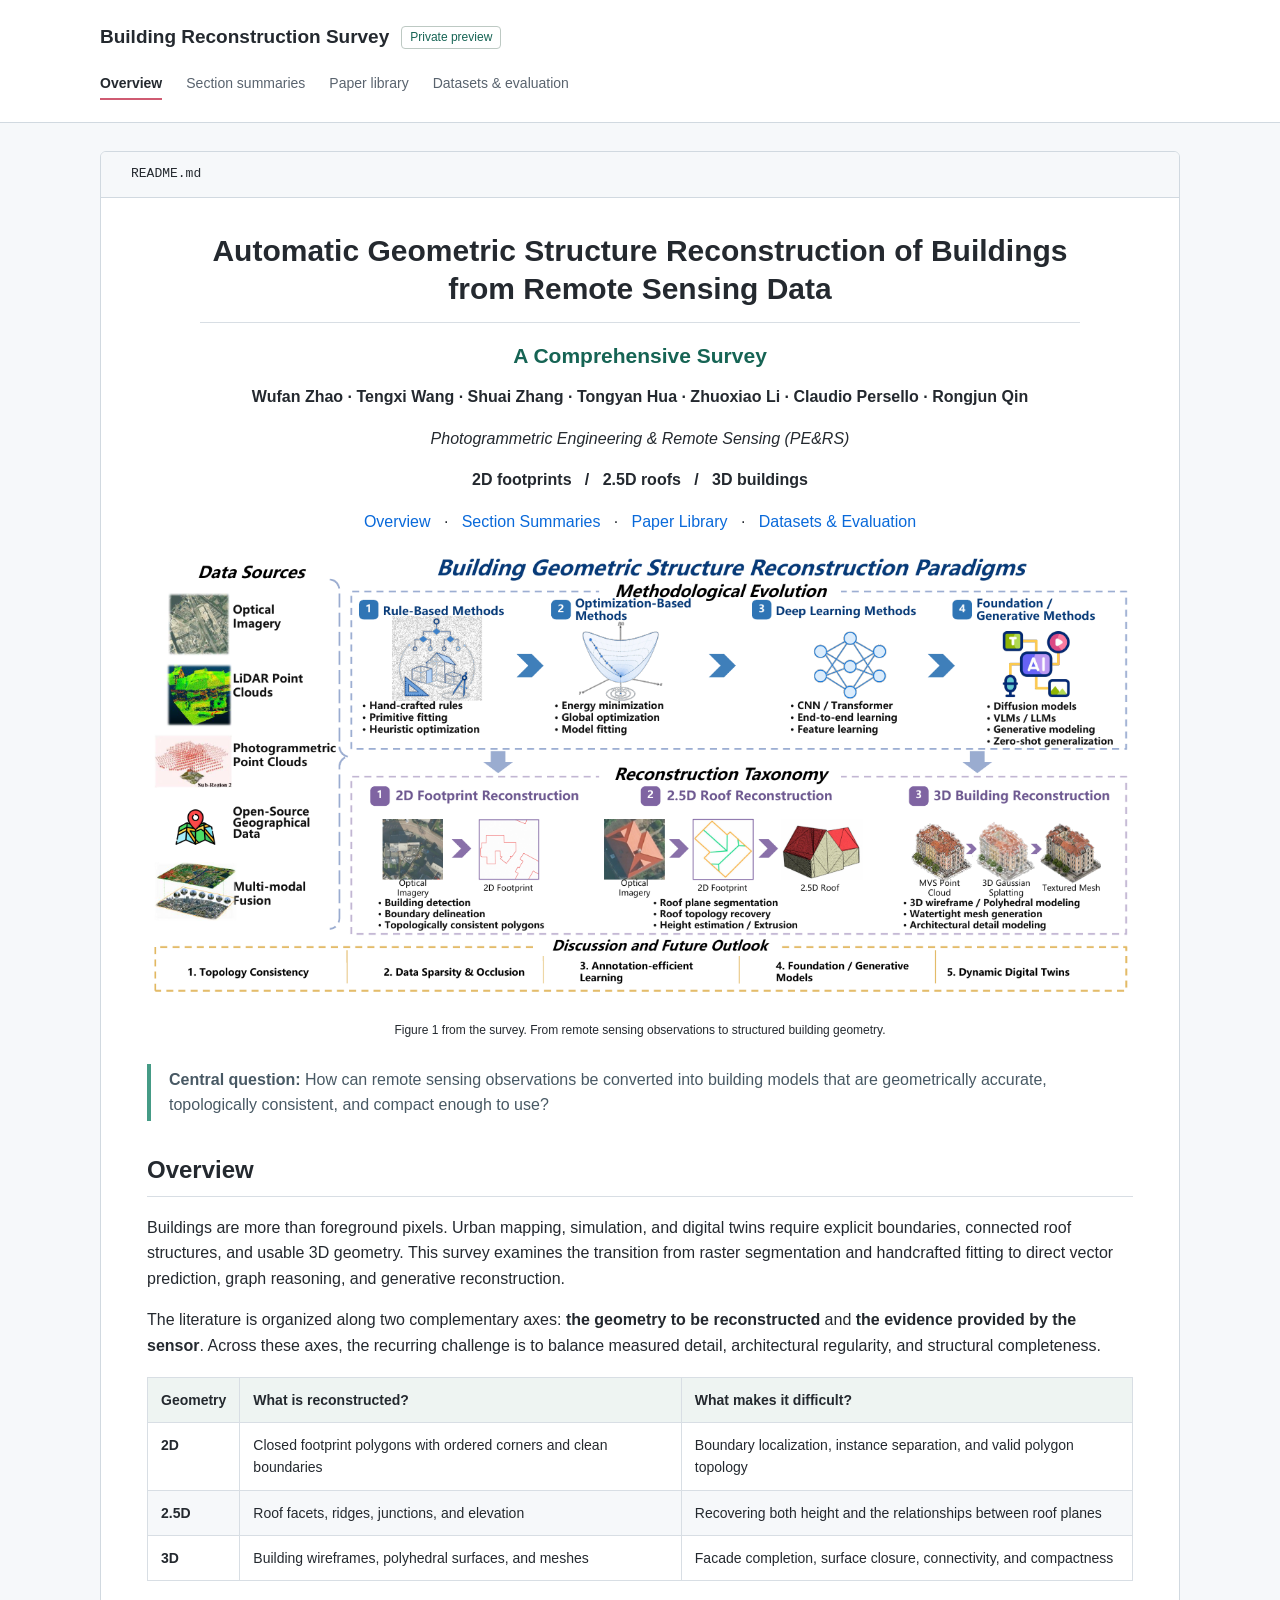
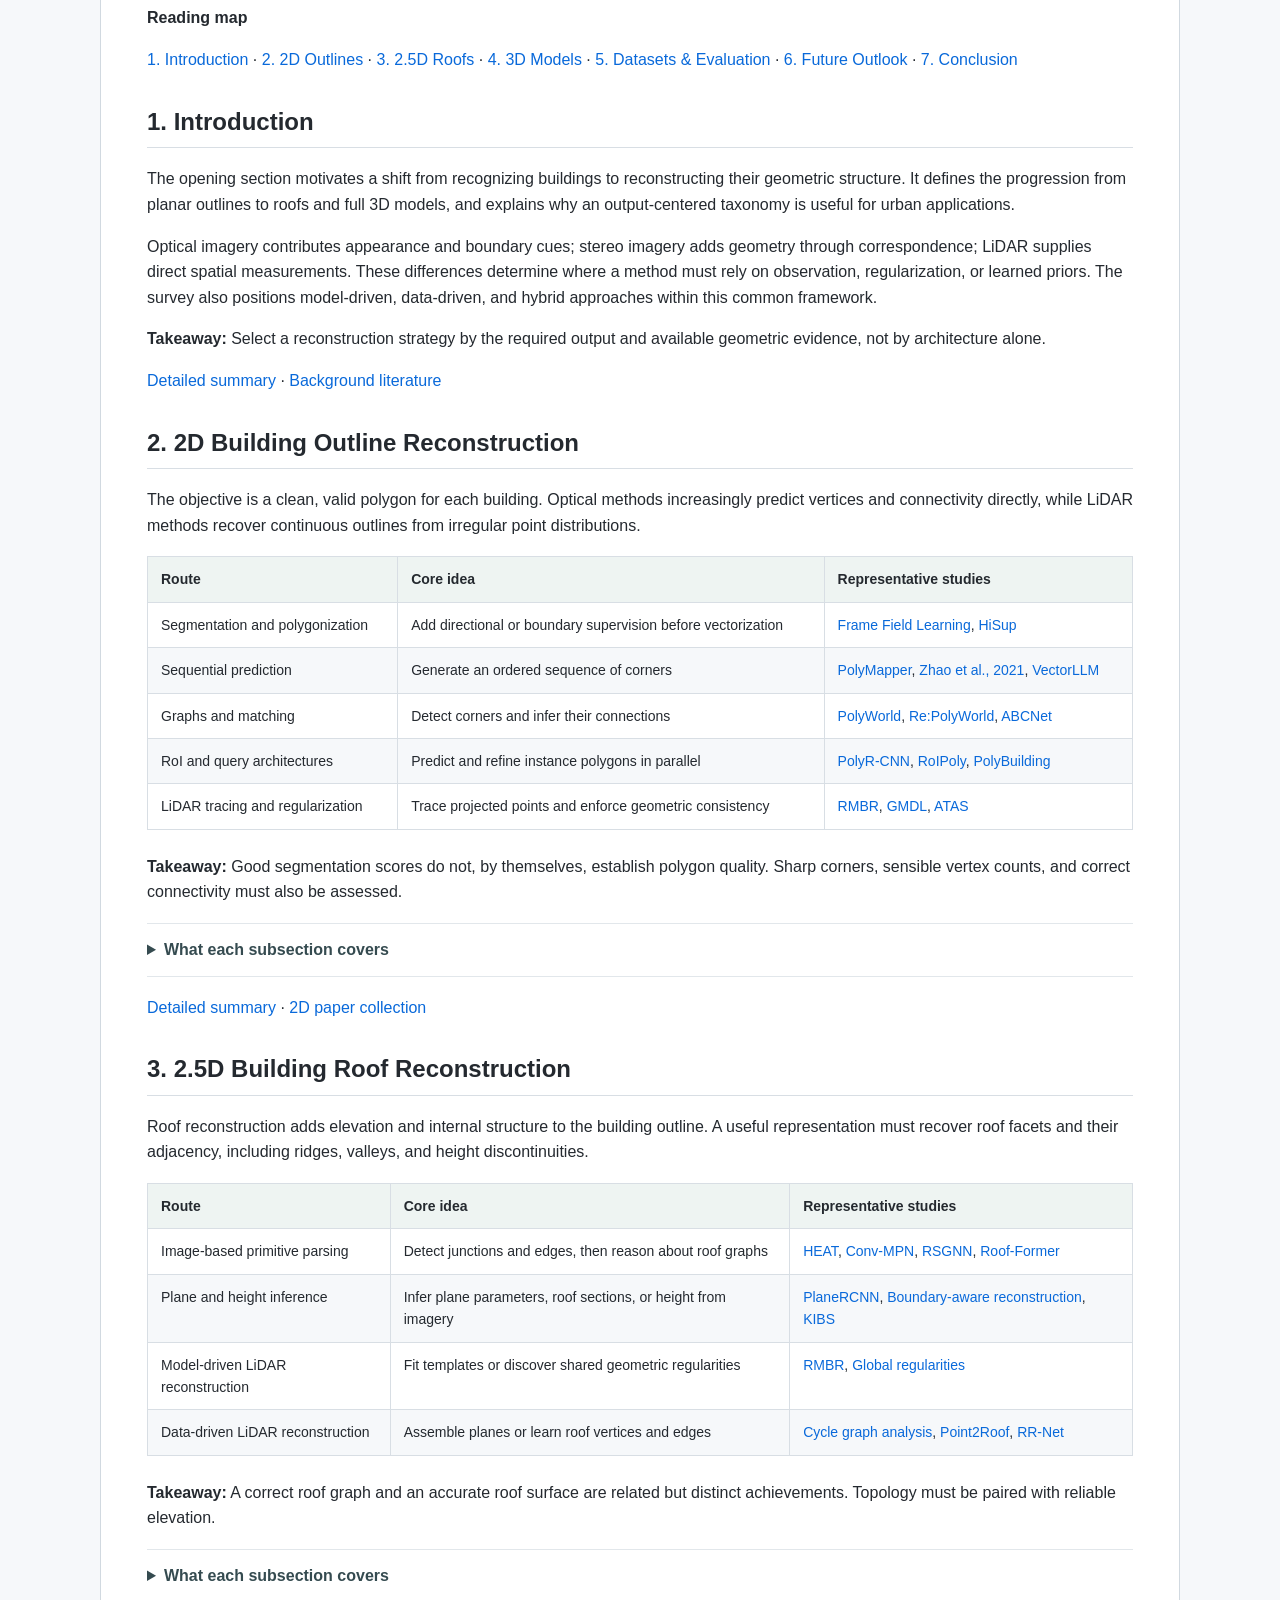
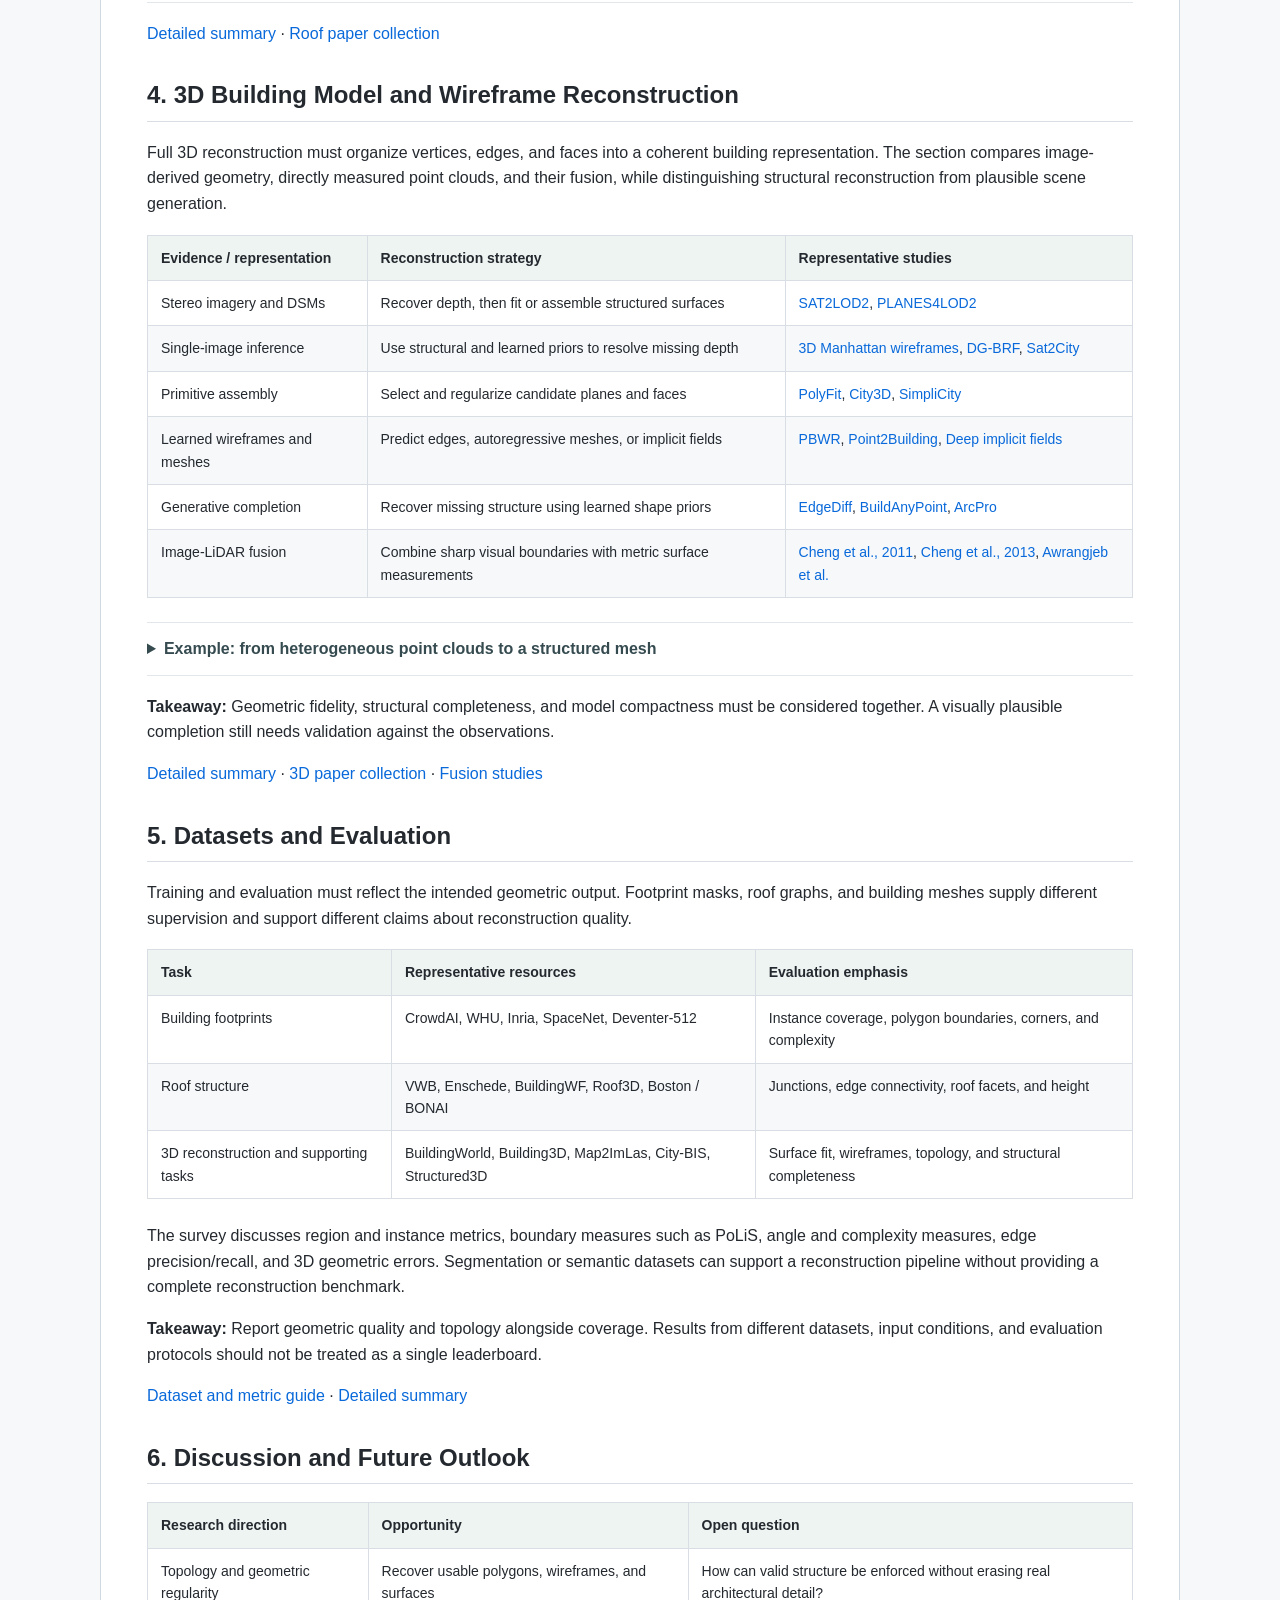
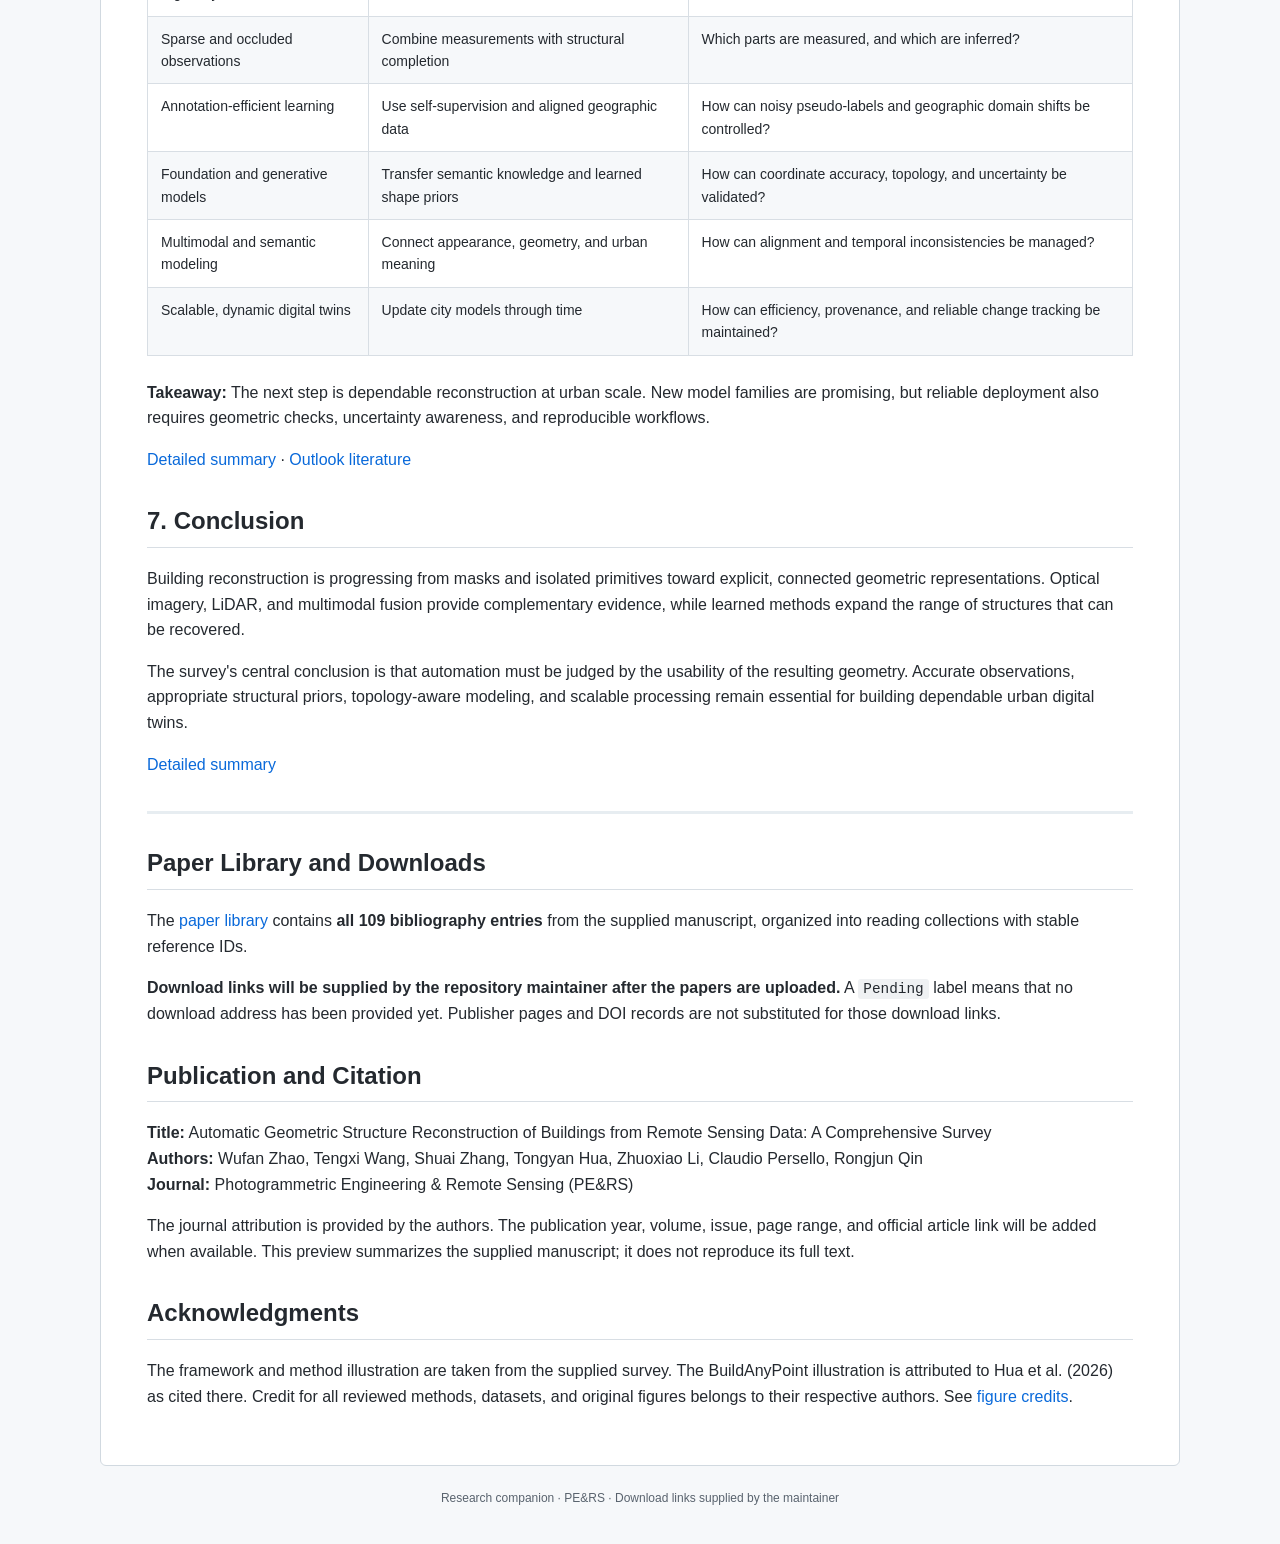
==== preview/index.html @ 86fb91e4 "Add survey overview, section summaries, and 109-paper reading library" ====
<!doctype html>
<html lang="en"><head><meta charset="utf-8"><meta name="viewport" content="width=device-width,initial-scale=1">
<title>Automatic Geometric Structure Reconstruction of Buildings from Remote Sensing Data | Building Reconstruction Survey</title><link rel="stylesheet" href="preview.css"></head>
<body><header class="site-header"><div class="site-title">Building Reconstruction Survey <span class="private-label">Private preview</span></div>
<nav aria-label="Repository pages"><a href="index.html" aria-current="page">Overview</a><a href="docs/section-summaries.html">Section summaries</a><a href="PAPERS.html">Paper library</a><a href="docs/datasets-and-evaluation.html">Datasets & evaluation</a></nav></header>
<main><div class="file-label">README.md</div><article class="markdown-body"><div align="center"><h1 id="automatic-geometric-structure-reconstruction-of-buildings-from-remote-sensing-data">Automatic Geometric Structure Reconstruction of Buildings from Remote Sensing Data</h1>
<h3 id="a-comprehensive-survey">A Comprehensive Survey</h3>
<p><strong>Wufan Zhao · Tengxi Wang · Shuai Zhang · Tongyan Hua · Zhuoxiao Li · Claudio Persello · Rongjun Qin</strong></p>
<p><em>Photogrammetric Engineering &amp; Remote Sensing (PE&amp;RS)</em></p>
<p><strong>2D footprints   /   2.5D roofs   /   3D buildings</strong></p>
<p><a href="#overview">Overview</a>   ·   <a href="docs/section-summaries.html">Section Summaries</a>   ·   <a href="PAPERS.html">Paper Library</a>   ·   <a href="docs/datasets-and-evaluation.html">Datasets &amp; Evaluation</a></p>
</div><p align="center">
<img alt="Survey framework connecting remote sensing data, reconstruction methods, 2D footprints, 2.5D roofs, 3D models, and future research directions" src="../assets/survey-framework.png" width="100%"/>
</p><p align="center"><sub>Figure 1 from the survey. From remote sensing observations to structured building geometry.</sub></p><blockquote><p><strong>Central question:</strong> How can remote sensing observations be converted into building models that are geometrically accurate, topologically consistent, and compact enough to use?</p>
</blockquote>
<h2 id="overview">Overview</h2>
<p>Buildings are more than foreground pixels. Urban mapping, simulation, and digital twins require explicit boundaries, connected roof structures, and usable 3D geometry. This survey examines the transition from raster segmentation and handcrafted fitting to direct vector prediction, graph reasoning, and generative reconstruction.</p>
<p>The literature is organized along two complementary axes: <strong>the geometry to be reconstructed</strong> and <strong>the evidence provided by the sensor</strong>. Across these axes, the recurring challenge is to balance measured detail, architectural regularity, and structural completeness.</p>
<div class="table-scroll" tabindex="0"><table>
<thead><tr>
<th style="text-align:left">Geometry</th>
<th style="text-align:left">What is reconstructed?</th>
<th style="text-align:left">What makes it difficult?</th>
</tr>
</thead>
<tbody>
<tr>
<td style="text-align:left"><strong>2D</strong></td>
<td style="text-align:left">Closed footprint polygons with ordered corners and clean boundaries</td>
<td style="text-align:left">Boundary localization, instance separation, and valid polygon topology</td>
</tr>
<tr>
<td style="text-align:left"><strong>2.5D</strong></td>
<td style="text-align:left">Roof facets, ridges, junctions, and elevation</td>
<td style="text-align:left">Recovering both height and the relationships between roof planes</td>
</tr>
<tr>
<td style="text-align:left"><strong>3D</strong></td>
<td style="text-align:left">Building wireframes, polyhedral surfaces, and meshes</td>
<td style="text-align:left">Facade completion, surface closure, connectivity, and compactness</td>
</tr>
</tbody>
</table></div>
<p><strong>Reading map</strong></p>
<p><a href="#1-introduction">1. Introduction</a> · <a href="#2-2d-building-outline-reconstruction">2. 2D Outlines</a> · <a href="#3-25d-building-roof-reconstruction">3. 2.5D Roofs</a> · <a href="#4-3d-building-model-and-wireframe-reconstruction">4. 3D Models</a> · <a href="#5-datasets-and-evaluation">5. Datasets &amp; Evaluation</a> · <a href="#6-discussion-and-future-outlook">6. Future Outlook</a> · <a href="#7-conclusion">7. Conclusion</a></p>
<h2 id="1-introduction">1. Introduction</h2>
<p>The opening section motivates a shift from recognizing buildings to reconstructing their geometric structure. It defines the progression from planar outlines to roofs and full 3D models, and explains why an output-centered taxonomy is useful for urban applications.</p>
<p>Optical imagery contributes appearance and boundary cues; stereo imagery adds geometry through correspondence; LiDAR supplies direct spatial measurements. These differences determine where a method must rely on observation, regularization, or learned priors. The survey also positions model-driven, data-driven, and hybrid approaches within this common framework.</p>
<p><strong>Takeaway:</strong> Select a reconstruction strategy by the required output and available geometric evidence, not by architecture alone.</p>
<p><a href="docs/section-summaries.html#s1">Detailed summary</a> · <a href="PAPERS.html#background">Background literature</a></p>
<h2 id="2-2d-building-outline-reconstruction">2. 2D Building Outline Reconstruction</h2>
<p>The objective is a clean, valid polygon for each building. Optical methods increasingly predict vertices and connectivity directly, while LiDAR methods recover continuous outlines from irregular point distributions.</p>
<div class="table-scroll" tabindex="0"><table>
<thead><tr>
<th style="text-align:left">Route</th>
<th style="text-align:left">Core idea</th>
<th style="text-align:left">Representative studies</th>
</tr>
</thead>
<tbody>
<tr>
<td style="text-align:left">Segmentation and polygonization</td>
<td style="text-align:left">Add directional or boundary supervision before vectorization</td>
<td style="text-align:left"><a href="PAPERS.html#r021">Frame Field Learning</a>, <a href="PAPERS.html#r085">HiSup</a></td>
</tr>
<tr>
<td style="text-align:left">Sequential prediction</td>
<td style="text-align:left">Generate an ordered sequence of corners</td>
<td style="text-align:left"><a href="PAPERS.html#r048">PolyMapper</a>, <a href="PAPERS.html#r101">Zhao et al., 2021</a>, <a href="PAPERS.html#r098">VectorLLM</a></td>
</tr>
<tr>
<td style="text-align:left">Graphs and matching</td>
<td style="text-align:left">Detect corners and infer their connections</td>
<td style="text-align:left"><a href="PAPERS.html#r108">PolyWorld</a>, <a href="PAPERS.html#r109">Re:PolyWorld</a>, <a href="PAPERS.html#r016">ABCNet</a></td>
</tr>
<tr>
<td style="text-align:left">RoI and query architectures</td>
<td style="text-align:left">Predict and refine instance polygons in parallel</td>
<td style="text-align:left"><a href="PAPERS.html#r036">PolyR-CNN</a>, <a href="PAPERS.html#r034">RoIPoly</a>, <a href="PAPERS.html#r026">PolyBuilding</a></td>
</tr>
<tr>
<td style="text-align:left">LiDAR tracing and regularization</td>
<td style="text-align:left">Trace projected points and enforce geometric consistency</td>
<td style="text-align:left"><a href="PAPERS.html#r039">RMBR</a>, <a href="PAPERS.html#r037">GMDL</a>, <a href="PAPERS.html#r051">ATAS</a></td>
</tr>
</tbody>
</table></div>
<p><strong>Takeaway:</strong> Good segmentation scores do not, by themselves, establish polygon quality. Sharp corners, sensible vertex counts, and correct connectivity must also be assessed.</p>
<details><summary><strong>What each subsection covers</strong></summary><ul>
<li><strong>2.1 Optical imagery:</strong> segmentation-based methods; sequential, graph-based, query-based, and hybrid vector generation; their different failure modes.</li>
<li><strong>2.2 LiDAR point clouds:</strong> local tracing, global regularization, adaptive boundaries, and point/grid feature fusion.</li>
<li><strong>2.3 Synthesis:</strong> the trade-off between preserving observed boundary detail and enforcing architectural regularity.</li>
</ul>
</details><p><a href="docs/section-summaries.html#s2">Detailed summary</a> · <a href="PAPERS.html#footprints">2D paper collection</a></p>
<h2 id="3-25d-building-roof-reconstruction">3. 2.5D Building Roof Reconstruction</h2>
<p>Roof reconstruction adds elevation and internal structure to the building outline. A useful representation must recover roof facets and their adjacency, including ridges, valleys, and height discontinuities.</p>
<div class="table-scroll" tabindex="0"><table>
<thead><tr>
<th style="text-align:left">Route</th>
<th style="text-align:left">Core idea</th>
<th style="text-align:left">Representative studies</th>
</tr>
</thead>
<tbody>
<tr>
<td style="text-align:left">Image-based primitive parsing</td>
<td style="text-align:left">Detect junctions and edges, then reason about roof graphs</td>
<td style="text-align:left"><a href="PAPERS.html#r011">HEAT</a>, <a href="PAPERS.html#r096">Conv-MPN</a>, <a href="PAPERS.html#r102">RSGNN</a>, <a href="PAPERS.html#r100">Roof-Former</a></td>
</tr>
<tr>
<td style="text-align:left">Plane and height inference</td>
<td style="text-align:left">Infer plane parameters, roof sections, or height from imagery</td>
<td style="text-align:left"><a href="PAPERS.html#r050">PlaneRCNN</a>, <a href="PAPERS.html#r060">Boundary-aware reconstruction</a>, <a href="PAPERS.html#r056">KIBS</a></td>
</tr>
<tr>
<td style="text-align:left">Model-driven LiDAR reconstruction</td>
<td style="text-align:left">Fit templates or discover shared geometric regularities</td>
<td style="text-align:left"><a href="PAPERS.html#r039">RMBR</a>, <a href="PAPERS.html#r105">Global regularities</a></td>
</tr>
<tr>
<td style="text-align:left">Data-driven LiDAR reconstruction</td>
<td style="text-align:left">Assemble planes or learn roof vertices and edges</td>
<td style="text-align:left"><a href="PAPERS.html#r066">Cycle graph analysis</a>, <a href="PAPERS.html#r042">Point2Roof</a>, <a href="PAPERS.html#r086">RR-Net</a></td>
</tr>
</tbody>
</table></div>
<p><strong>Takeaway:</strong> A correct roof graph and an accurate roof surface are related but distinct achievements. Topology must be paired with reliable elevation.</p>
<details><summary><strong>What each subsection covers</strong></summary><ul>
<li><strong>3.1 Optical imagery:</strong> primitive graphs, segmentation-guided vectorization, direct plane estimation, and learned height cues.</li>
<li><strong>3.2 LiDAR point clouds:</strong> top-down templates and global priors versus bottom-up plane extraction, graph assembly, and learned edge prediction.</li>
<li><strong>3.3 Synthesis:</strong> roof models need metric accuracy and structural consistency, particularly for complex roof configurations.</li>
</ul>
</details><p><a href="docs/section-summaries.html#s3">Detailed summary</a> · <a href="PAPERS.html#roofs">Roof paper collection</a></p>
<h2 id="4-3d-building-model-and-wireframe-reconstruction">4. 3D Building Model and Wireframe Reconstruction</h2>
<p>Full 3D reconstruction must organize vertices, edges, and faces into a coherent building representation. The section compares image-derived geometry, directly measured point clouds, and their fusion, while distinguishing structural reconstruction from plausible scene generation.</p>
<div class="table-scroll" tabindex="0"><table>
<thead><tr>
<th style="text-align:left">Evidence / representation</th>
<th style="text-align:left">Reconstruction strategy</th>
<th style="text-align:left">Representative studies</th>
</tr>
</thead>
<tbody>
<tr>
<td style="text-align:left">Stereo imagery and DSMs</td>
<td style="text-align:left">Recover depth, then fit or assemble structured surfaces</td>
<td style="text-align:left"><a href="PAPERS.html#r022">SAT2LOD2</a>, <a href="PAPERS.html#r070">PLANES4LOD2</a></td>
</tr>
<tr>
<td style="text-align:left">Single-image inference</td>
<td style="text-align:left">Use structural and learned priors to resolve missing depth</td>
<td style="text-align:left"><a href="PAPERS.html#r106">3D Manhattan wireframes</a>, <a href="PAPERS.html#r027">DG-BRF</a>, <a href="PAPERS.html#r029">Sat2City</a></td>
</tr>
<tr>
<td style="text-align:left">Primitive assembly</td>
<td style="text-align:left">Select and regularize candidate planes and faces</td>
<td style="text-align:left"><a href="PAPERS.html#r063">PolyFit</a>, <a href="PAPERS.html#r030">City3D</a>, <a href="PAPERS.html#r006">SimpliCity</a></td>
</tr>
<tr>
<td style="text-align:left">Learned wireframes and meshes</td>
<td style="text-align:left">Predict edges, autoregressive meshes, or implicit fields</td>
<td style="text-align:left"><a href="PAPERS.html#r032">PBWR</a>, <a href="PAPERS.html#r052">Point2Building</a>, <a href="PAPERS.html#r014">Deep implicit fields</a></td>
</tr>
<tr>
<td style="text-align:left">Generative completion</td>
<td style="text-align:left">Recover missing structure using learned shape priors</td>
<td style="text-align:left"><a href="PAPERS.html#r053">EdgeDiff</a>, <a href="PAPERS.html#r028">BuildAnyPoint</a>, <a href="PAPERS.html#r031">ArcPro</a></td>
</tr>
<tr>
<td style="text-align:left">Image-LiDAR fusion</td>
<td style="text-align:left">Combine sharp visual boundaries with metric surface measurements</td>
<td style="text-align:left"><a href="PAPERS.html#r015">Cheng et al., 2011</a>, <a href="PAPERS.html#r017">Cheng et al., 2013</a>, <a href="PAPERS.html#r004">Awrangjeb et al.</a></td>
</tr>
</tbody>
</table></div>
<details><p><summary><strong>Example: from heterogeneous point clouds to a structured mesh</strong></summary></p>
<p align="center"><img alt="BuildAnyPoint pipeline: diffusion-based point recovery followed by Transformer-based mesh generation" src="../assets/buildanypoint.png" width="90%"/></p><p><em>Figure 7 from the survey, presenting BuildAnyPoint (Hua et al., 2026). The method recovers an intermediate point representation before conditional mesh generation.</em></p>
</details><p><strong>Takeaway:</strong> Geometric fidelity, structural completeness, and model compactness must be considered together. A visually plausible completion still needs validation against the observations.</p>
<p><a href="docs/section-summaries.html#s4">Detailed summary</a> · <a href="PAPERS.html#models">3D paper collection</a> · <a href="PAPERS.html#fusion">Fusion studies</a></p>
<h2 id="5-datasets-and-evaluation">5. Datasets and Evaluation</h2>
<p>Training and evaluation must reflect the intended geometric output. Footprint masks, roof graphs, and building meshes supply different supervision and support different claims about reconstruction quality.</p>
<div class="table-scroll" tabindex="0"><table>
<thead><tr>
<th style="text-align:left">Task</th>
<th style="text-align:left">Representative resources</th>
<th style="text-align:left">Evaluation emphasis</th>
</tr>
</thead>
<tbody>
<tr>
<td style="text-align:left">Building footprints</td>
<td style="text-align:left">CrowdAI, WHU, Inria, SpaceNet, Deventer-512</td>
<td style="text-align:left">Instance coverage, polygon boundaries, corners, and complexity</td>
</tr>
<tr>
<td style="text-align:left">Roof structure</td>
<td style="text-align:left">VWB, Enschede, BuildingWF, Roof3D, Boston / BONAI</td>
<td style="text-align:left">Junctions, edge connectivity, roof facets, and height</td>
</tr>
<tr>
<td style="text-align:left">3D reconstruction and supporting tasks</td>
<td style="text-align:left">BuildingWorld, Building3D, Map2ImLas, City-BIS, Structured3D</td>
<td style="text-align:left">Surface fit, wireframes, topology, and structural completeness</td>
</tr>
</tbody>
</table></div>
<p>The survey discusses region and instance metrics, boundary measures such as PoLiS, angle and complexity measures, edge precision/recall, and 3D geometric errors. Segmentation or semantic datasets can support a reconstruction pipeline without providing a complete reconstruction benchmark.</p>
<p><strong>Takeaway:</strong> Report geometric quality and topology alongside coverage. Results from different datasets, input conditions, and evaluation protocols should not be treated as a single leaderboard.</p>
<p><a href="docs/datasets-and-evaluation.html">Dataset and metric guide</a> · <a href="docs/section-summaries.html#s5">Detailed summary</a></p>
<h2 id="6-discussion-and-future-outlook">6. Discussion and Future Outlook</h2>
<div class="table-scroll" tabindex="0"><table>
<thead><tr>
<th style="text-align:left">Research direction</th>
<th style="text-align:left">Opportunity</th>
<th style="text-align:left">Open question</th>
</tr>
</thead>
<tbody>
<tr>
<td style="text-align:left">Topology and geometric regularity</td>
<td style="text-align:left">Recover usable polygons, wireframes, and surfaces</td>
<td style="text-align:left">How can valid structure be enforced without erasing real architectural detail?</td>
</tr>
<tr>
<td style="text-align:left">Sparse and occluded observations</td>
<td style="text-align:left">Combine measurements with structural completion</td>
<td style="text-align:left">Which parts are measured, and which are inferred?</td>
</tr>
<tr>
<td style="text-align:left">Annotation-efficient learning</td>
<td style="text-align:left">Use self-supervision and aligned geographic data</td>
<td style="text-align:left">How can noisy pseudo-labels and geographic domain shifts be controlled?</td>
</tr>
<tr>
<td style="text-align:left">Foundation and generative models</td>
<td style="text-align:left">Transfer semantic knowledge and learned shape priors</td>
<td style="text-align:left">How can coordinate accuracy, topology, and uncertainty be validated?</td>
</tr>
<tr>
<td style="text-align:left">Multimodal and semantic modeling</td>
<td style="text-align:left">Connect appearance, geometry, and urban meaning</td>
<td style="text-align:left">How can alignment and temporal inconsistencies be managed?</td>
</tr>
<tr>
<td style="text-align:left">Scalable, dynamic digital twins</td>
<td style="text-align:left">Update city models through time</td>
<td style="text-align:left">How can efficiency, provenance, and reliable change tracking be maintained?</td>
</tr>
</tbody>
</table></div>
<p><strong>Takeaway:</strong> The next step is dependable reconstruction at urban scale. New model families are promising, but reliable deployment also requires geometric checks, uncertainty awareness, and reproducible workflows.</p>
<p><a href="docs/section-summaries.html#s6">Detailed summary</a> · <a href="PAPERS.html#outlook">Outlook literature</a></p>
<h2 id="7-conclusion">7. Conclusion</h2>
<p>Building reconstruction is progressing from masks and isolated primitives toward explicit, connected geometric representations. Optical imagery, LiDAR, and multimodal fusion provide complementary evidence, while learned methods expand the range of structures that can be recovered.</p>
<p>The survey's central conclusion is that automation must be judged by the usability of the resulting geometry. Accurate observations, appropriate structural priors, topology-aware modeling, and scalable processing remain essential for building dependable urban digital twins.</p>
<p><a href="docs/section-summaries.html#s7">Detailed summary</a></p>
<hr/>
<h2 id="paper-library-and-downloads">Paper Library and Downloads</h2>
<p>The <a href="PAPERS.html">paper library</a> contains <strong>all 109 bibliography entries</strong> from the supplied manuscript, organized into reading collections with stable reference IDs.</p>
<p><strong>Download links will be supplied by the repository maintainer after the papers are uploaded.</strong> A <code>Pending</code> label means that no download address has been provided yet. Publisher pages and DOI records are not substituted for those download links.</p>
<h2 id="publication-and-citation">Publication and Citation</h2>
<p><strong>Title:</strong> Automatic Geometric Structure Reconstruction of Buildings from Remote Sensing Data: A Comprehensive Survey<br/>
<strong>Authors:</strong> Wufan Zhao, Tengxi Wang, Shuai Zhang, Tongyan Hua, Zhuoxiao Li, Claudio Persello, Rongjun Qin<br/>
<strong>Journal:</strong> Photogrammetric Engineering &amp; Remote Sensing (PE&amp;RS)</p>
<p>The journal attribution is provided by the authors. The publication year, volume, issue, page range, and official article link will be added when available. This preview summarizes the supplied manuscript; it does not reproduce its full text.</p>
<h2 id="acknowledgments">Acknowledgments</h2>
<p>The framework and method illustration are taken from the supplied survey. The BuildAnyPoint illustration is attributed to Hua et al. (2026) as cited there. Credit for all reviewed methods, datasets, and original figures belongs to their respective authors. See <a href="assets/README.html">figure credits</a>.</p>
</article></main>
<footer>Research companion · PE&amp;RS · Download links supplied by the maintainer</footer></body></html>
---- preview/preview.css ----
:root { color-scheme: light; --ink: #24292f; --muted: #59636e; --line: #d1d9e0; --link: #0969da; --teal: #166454; }
* { box-sizing: border-box; letter-spacing: 0; }
html { scroll-behavior: smooth; scroll-padding-top: 24px; }
body { margin: 0; background: #f6f8fa; color: var(--ink); font: 16px/1.6 -apple-system, BlinkMacSystemFont, "Segoe UI", Helvetica, Arial, sans-serif; }
.site-header { padding: 22px max(24px, calc((100% - 1080px) / 2)); background: #fff; border-bottom: 1px solid var(--line); }
.site-title { display: flex; align-items: center; flex-wrap: wrap; gap: 12px; font-size: 19px; font-weight: 600; }
.private-label { border: 1px solid #bdc9c3; color: var(--teal); border-radius: 4px; padding: 1px 8px; font-size: 12px; font-weight: 500; white-space: nowrap; }
nav { display: flex; flex-wrap: wrap; gap: 8px 24px; margin-top: 17px; }
nav a { color: var(--muted); font-size: 14px; text-decoration: none; padding: 3px 0; border-bottom: 2px solid transparent; }
nav a[aria-current] { color: var(--ink); border-color: #cf5b72; font-weight: 600; }
main { max-width: 1080px; margin: 28px auto 0; background: #fff; border: 1px solid var(--line); border-radius: 6px; overflow: hidden; }
.file-label { padding: 12px 30px; font-size: 13px; font-family: Consolas, monospace; background: #f6f8fa; border-bottom: 1px solid var(--line); }
.markdown-body { padding: 34px 46px 40px; overflow-wrap: anywhere; }
a { color: var(--link); text-decoration: none; }
a:hover { text-decoration: underline; }
a:focus-visible, summary:focus-visible, .table-scroll:focus-visible { outline: 3px solid #218bff; outline-offset: 3px; }
h1,h2,h3,h4 { line-height: 1.28; font-weight: 600; }
h1 { margin: 0 0 20px; padding-bottom: 14px; font-size: 30px; border-bottom: 1px solid #d8dee4; }
h2 { font-size: 24px; margin: 34px 0 18px; padding-bottom: 10px; border-bottom: 1px solid #d8dee4; }
h3 { font-size: 20px; margin: 26px 0 14px; }
h4 { font-size: 17px; margin: 24px 0 12px; }
p { margin: 0 0 16px; }
[align="center"] { text-align: center; }
[align="center"] h1 { max-width: 880px; margin-left: auto; margin-right: auto; }
[align="center"] h3 { margin-top: 4px; color: var(--teal); font-size: 21px; }
img { max-width: 100%; height: auto; vertical-align: middle; }
blockquote { margin: 22px 0; padding: 3px 18px; color: #485964; border-left: 4px solid #459b86; }
blockquote p:last-child { margin-bottom: 0; }
.table-scroll { margin: 18px 0 24px; width: 100%; overflow-x: auto; }
table { border-collapse: collapse; width: 100%; font-size: 14px; }
th,td { padding: 11px 13px; border: 1px solid #d8dee4; vertical-align: top; }
th { text-align: left; font-weight: 600; background: #eef4f2; }
tr:nth-child(even) { background: #f6f8fa; }
td:first-child { min-width: 92px; }
td:last-child { min-width: 85px; }
td sub { color: var(--muted); line-height: 1.35; }
details { margin: 18px 0; padding: 13px 0; border-top: 1px solid #e2e7eb; border-bottom: 1px solid #e2e7eb; }
summary { cursor: pointer; color: #354b50; }
details[open] summary { margin-bottom: 15px; }
ul,ol { padding-left: 26px; margin: 0 0 18px; }
li { margin: 6px 0; }
pre { padding: 16px; overflow: auto; background: #f6f8fa; border-radius: 4px; font-size: 13px; }
code { font-family: Consolas, "Liberation Mono", monospace; font-size: .9em; background: #eff1f3; padding: 2px 5px; border-radius: 3px; }
pre code { padding: 0; }
hr { height: 3px; background: #e7edf1; border: 0; margin: 34px 0; }
sub { font-size: 12px; vertical-align: baseline; }
footer { max-width: 1080px; padding: 23px 24px 35px; margin: auto; color: var(--muted); font-size: 12px; text-align: center; }
@media (max-width: 700px) {
  .site-header { padding: 18px 18px 15px; }
  .site-title { font-size: 17px; gap: 9px; }
  nav { gap: 8px 18px; margin-top: 14px; }
  nav a { font-size: 13px; }
  main { margin: 14px 10px 0; }
  .file-label { padding: 10px 18px; }
  .markdown-body { padding: 24px 18px; }
  h1 { font-size: 25px; }
  h2 { font-size: 21px; }
  h3 { font-size: 18px; }
  [align="center"] h3 { font-size: 19px; }
  table { min-width: 590px; }
  th,td { padding: 9px 11px; }
  footer { padding: 20px 20px 28px; }
}
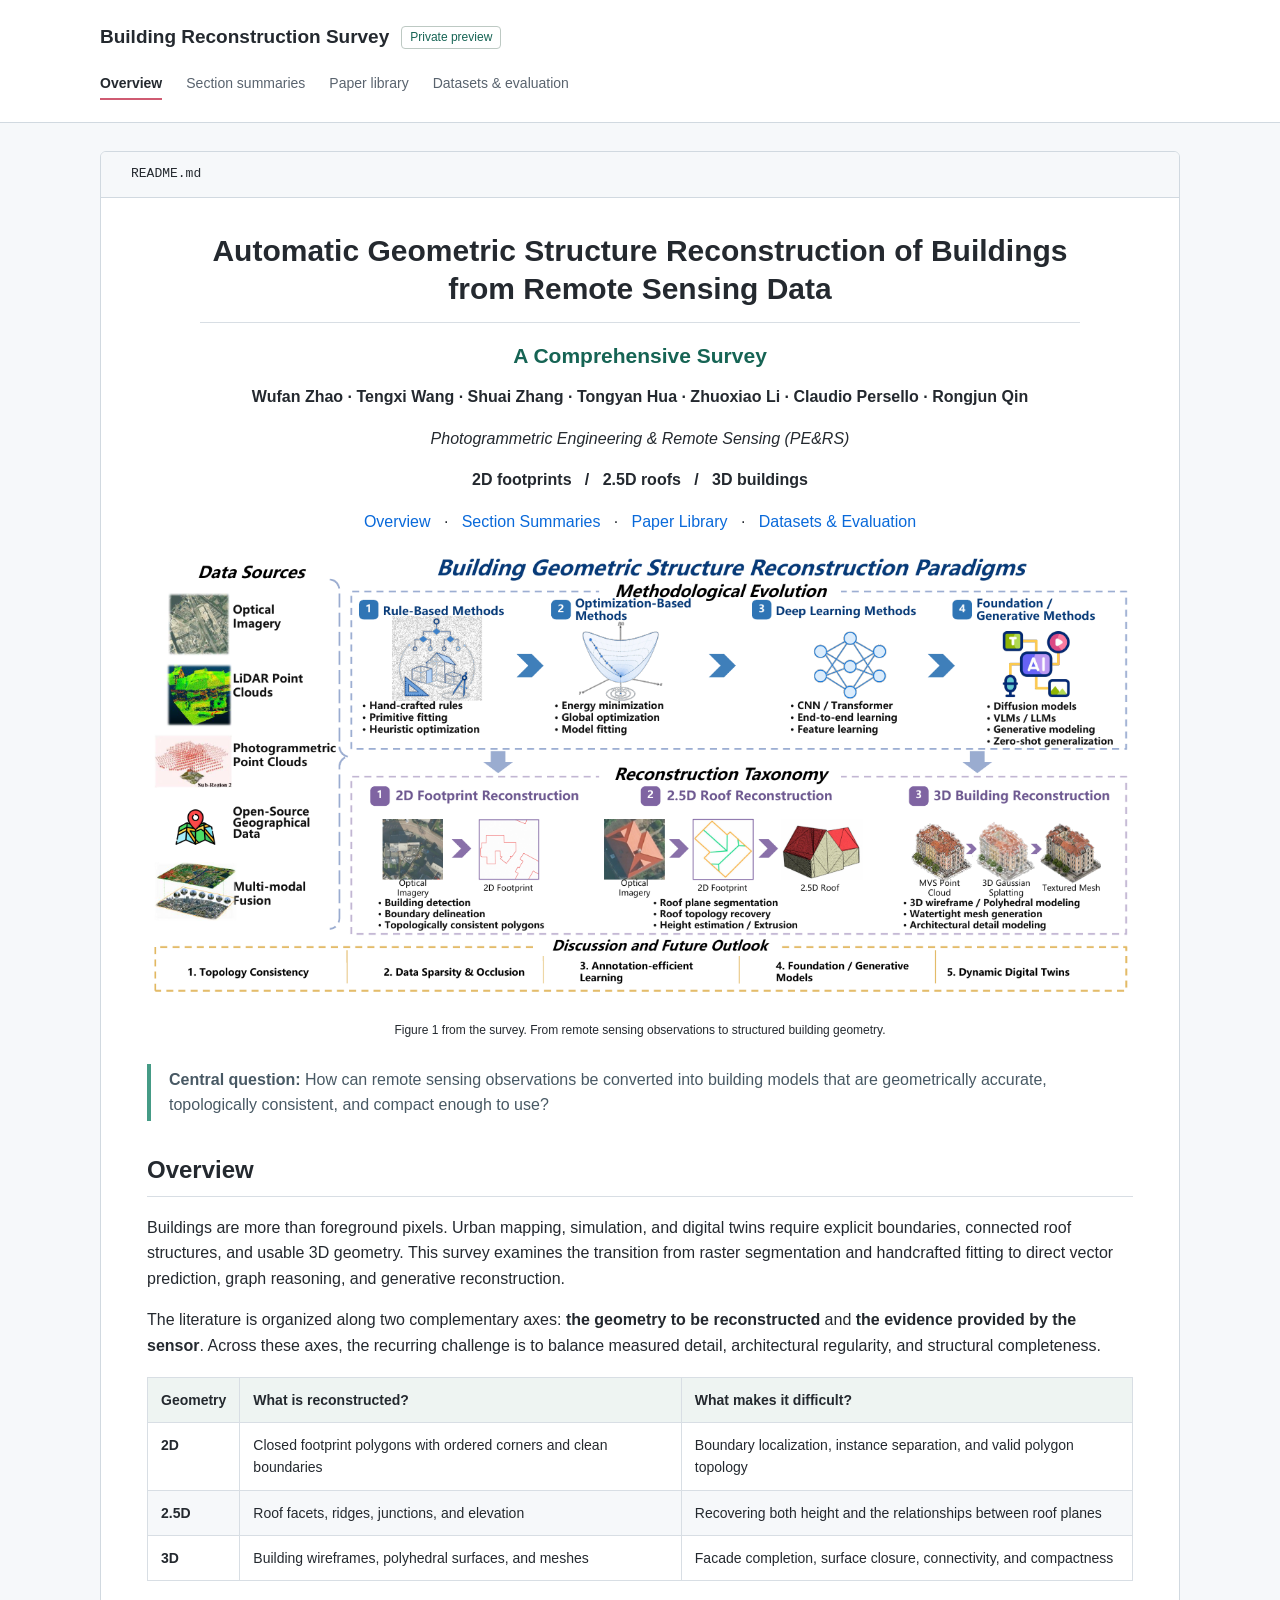
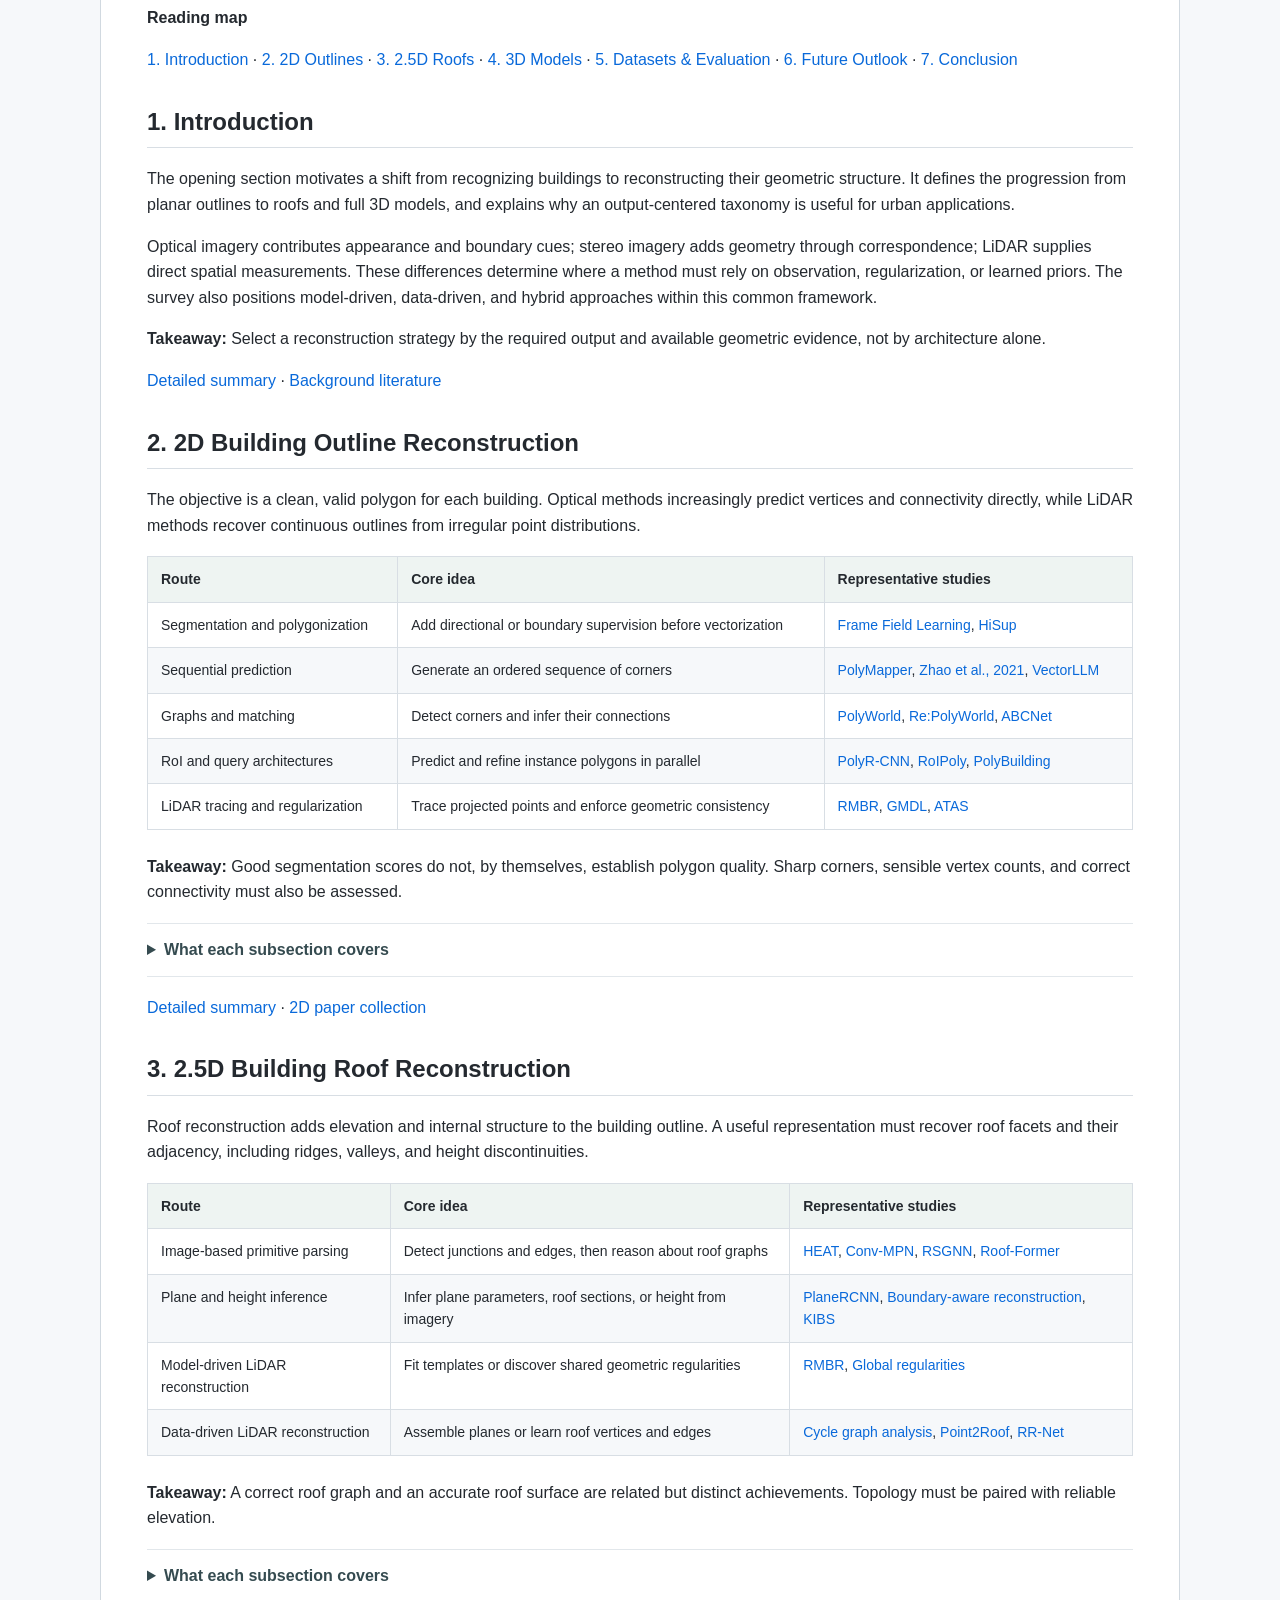
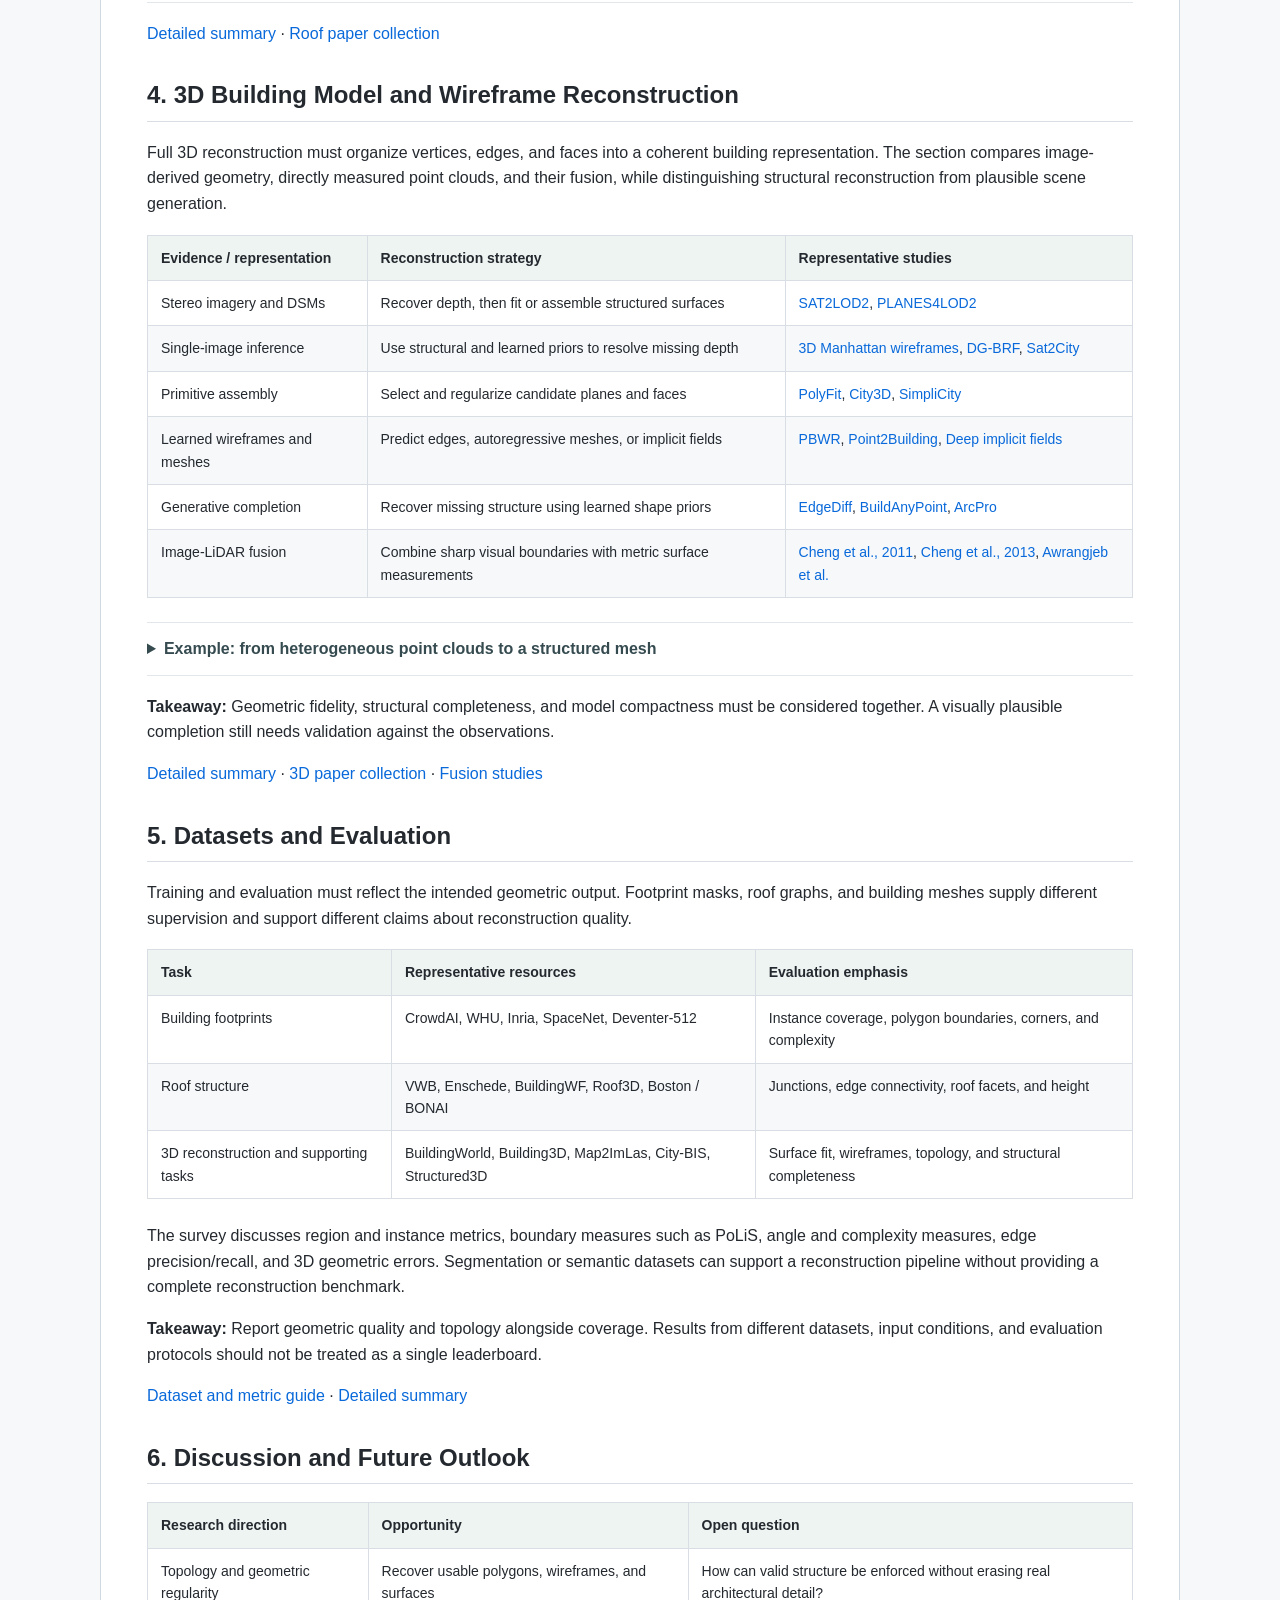
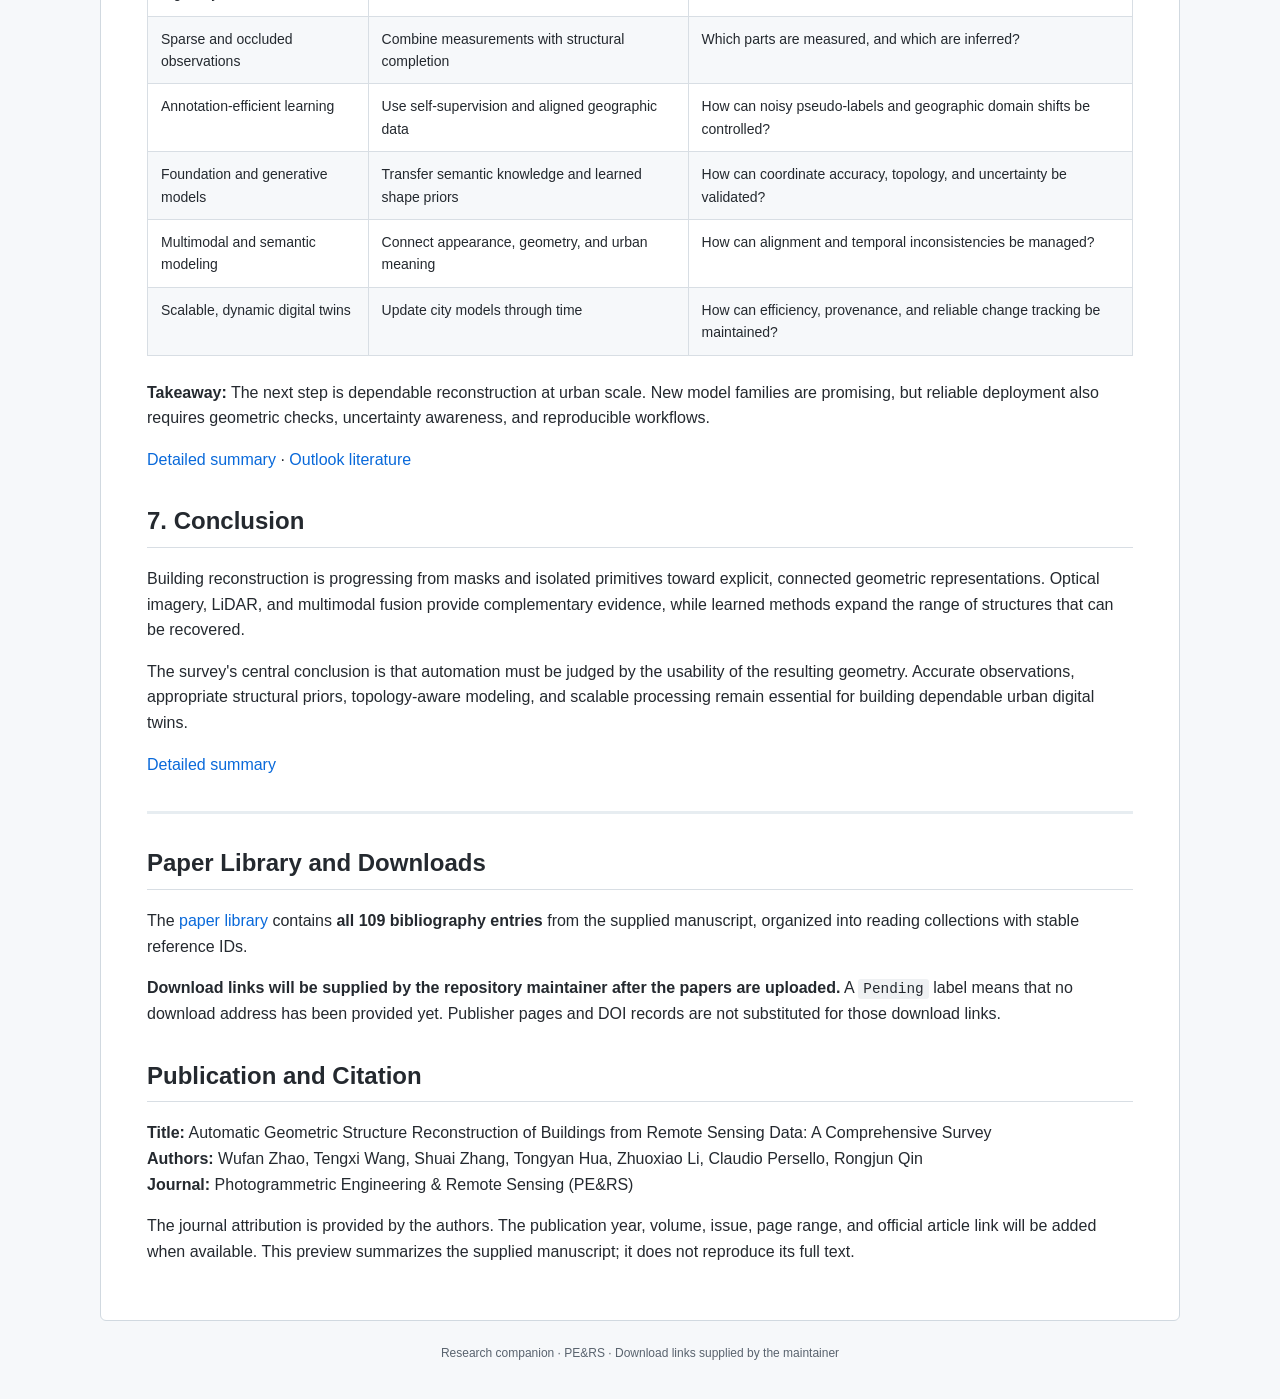
==== commit 72555a3c: "Remove acknowledgments section from survey overview" ====
--- a/preview/index.html
+++ b/preview/index.html
@@ -263,7 +263,5 @@
 <strong>Authors:</strong> Wufan Zhao, Tengxi Wang, Shuai Zhang, Tongyan Hua, Zhuoxiao Li, Claudio Persello, Rongjun Qin<br/>
 <strong>Journal:</strong> Photogrammetric Engineering &amp; Remote Sensing (PE&amp;RS)</p>
 <p>The journal attribution is provided by the authors. The publication year, volume, issue, page range, and official article link will be added when available. This preview summarizes the supplied manuscript; it does not reproduce its full text.</p>
-<h2 id="acknowledgments">Acknowledgments</h2>
-<p>The framework and method illustration are taken from the supplied survey. The BuildAnyPoint illustration is attributed to Hua et al. (2026) as cited there. Credit for all reviewed methods, datasets, and original figures belongs to their respective authors. See <a href="assets/README.html">figure credits</a>.</p>
 </article></main>
 <footer>Research companion · PE&amp;RS · Download links supplied by the maintainer</footer></body></html>
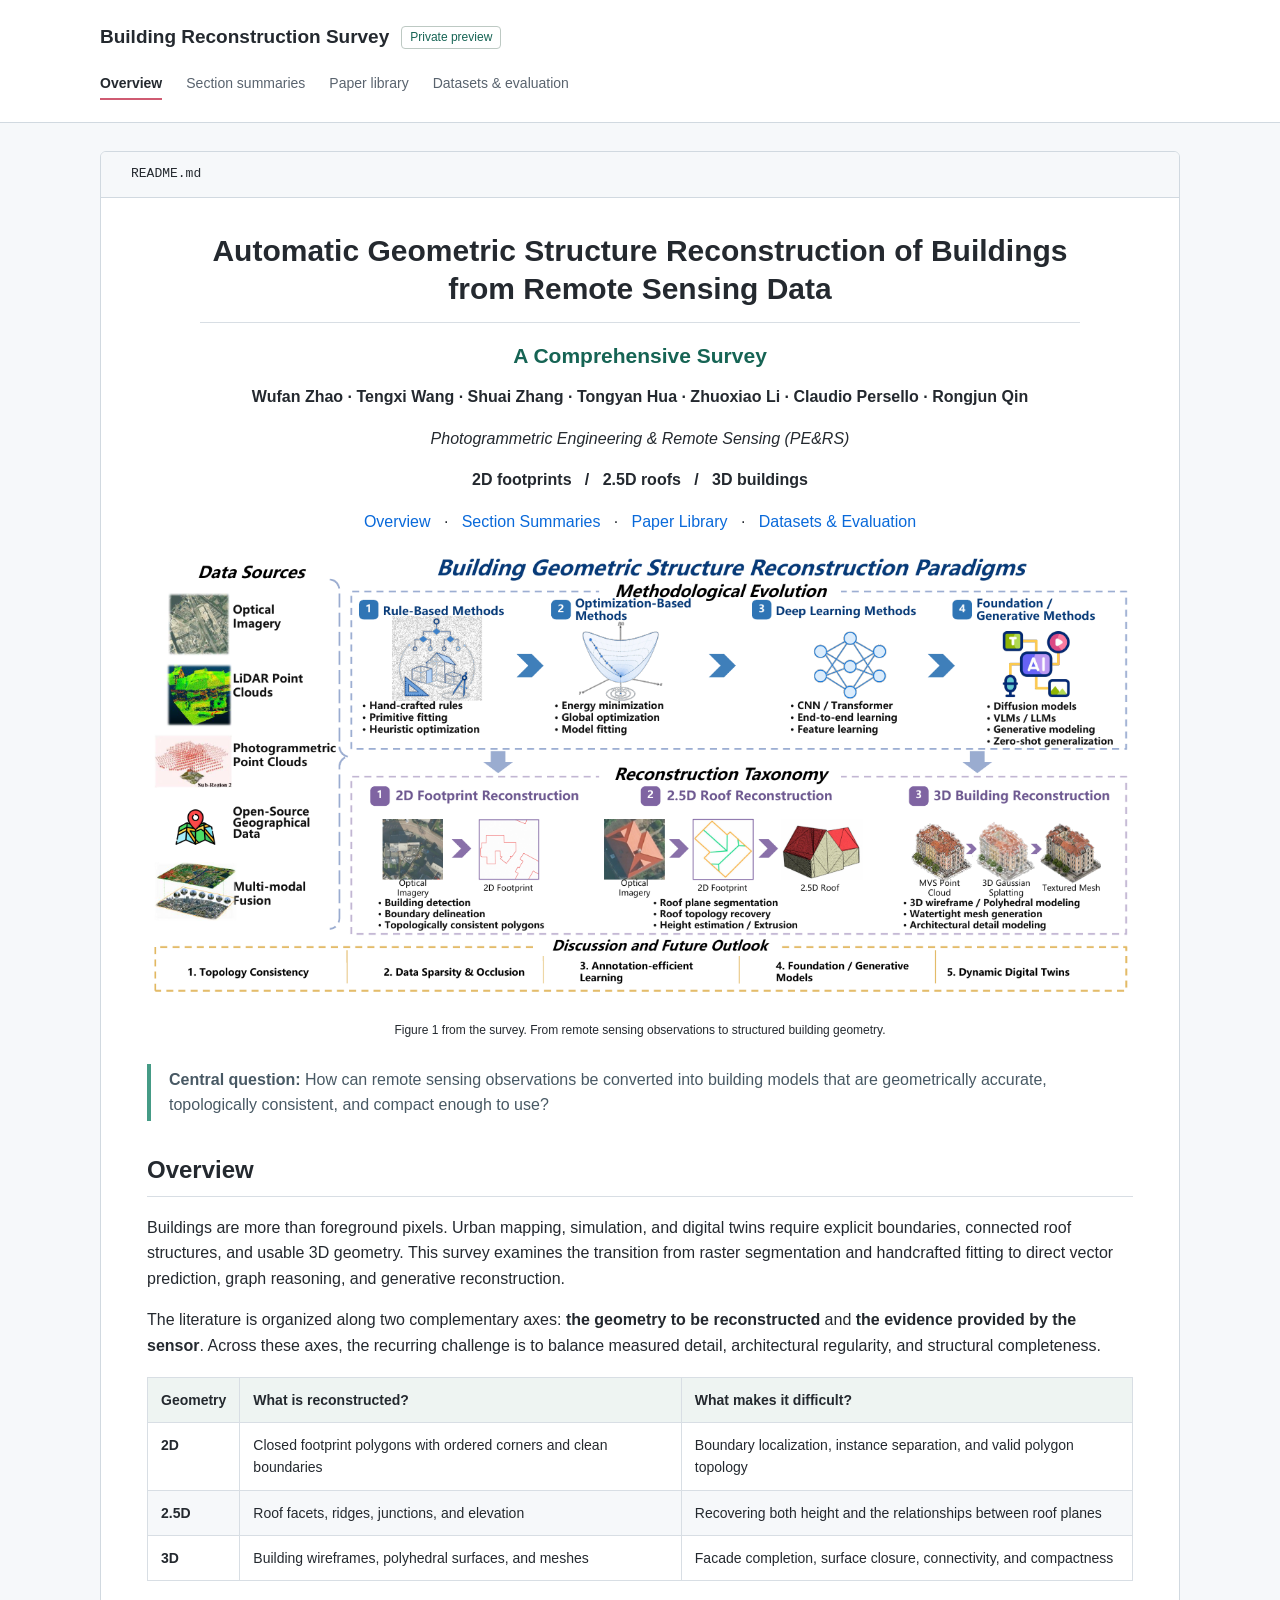
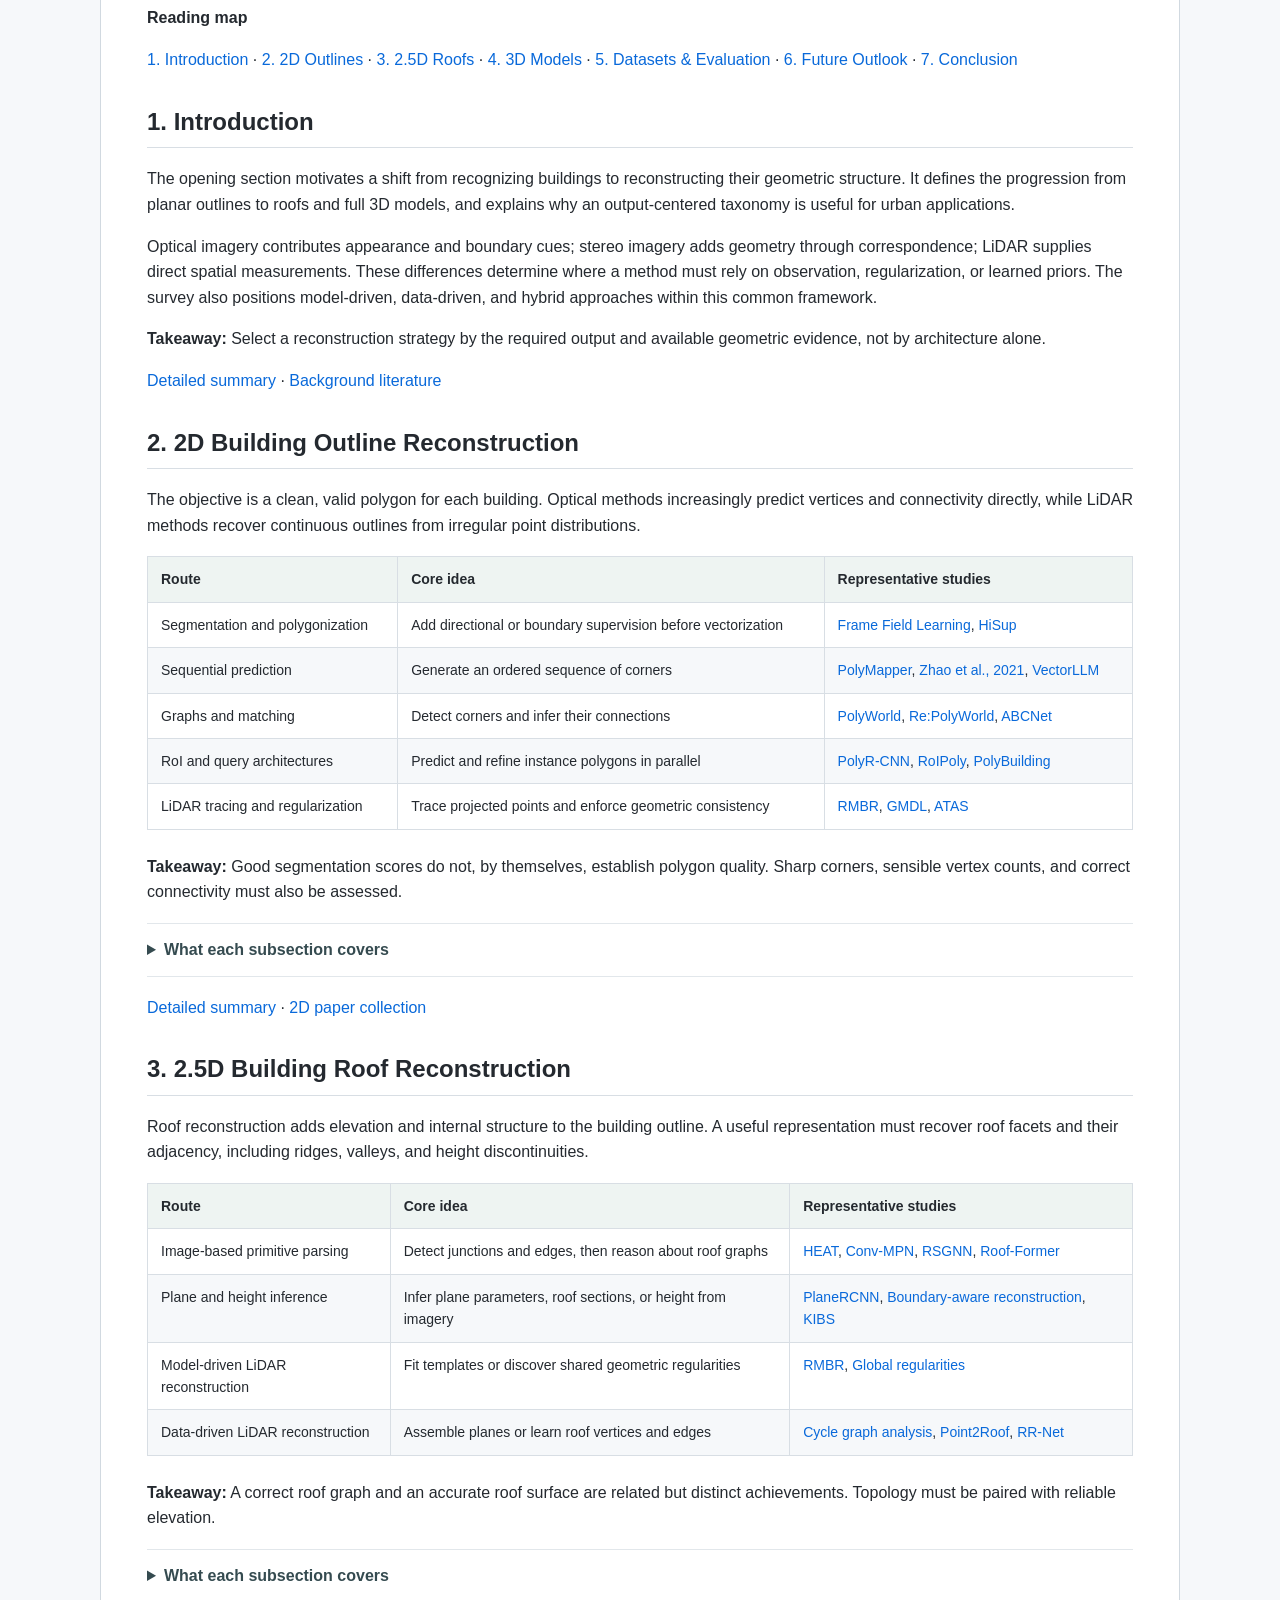
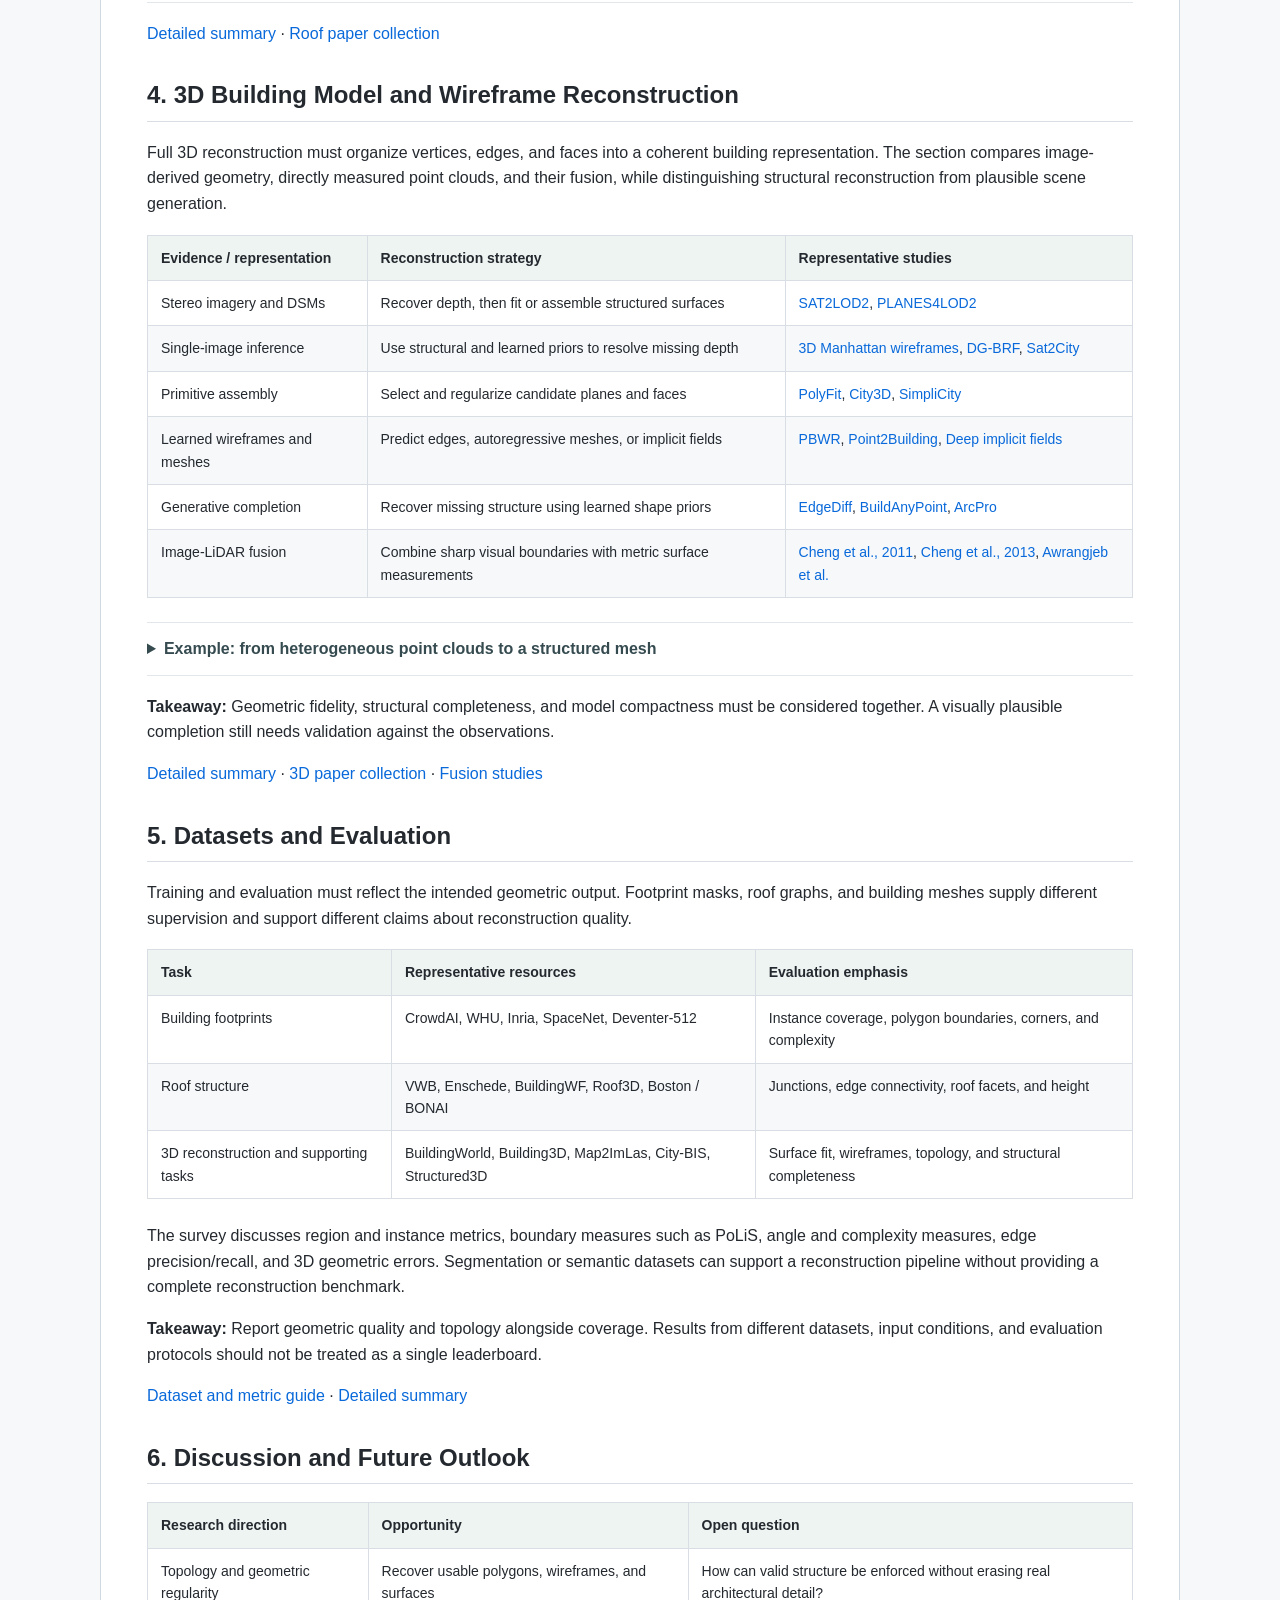
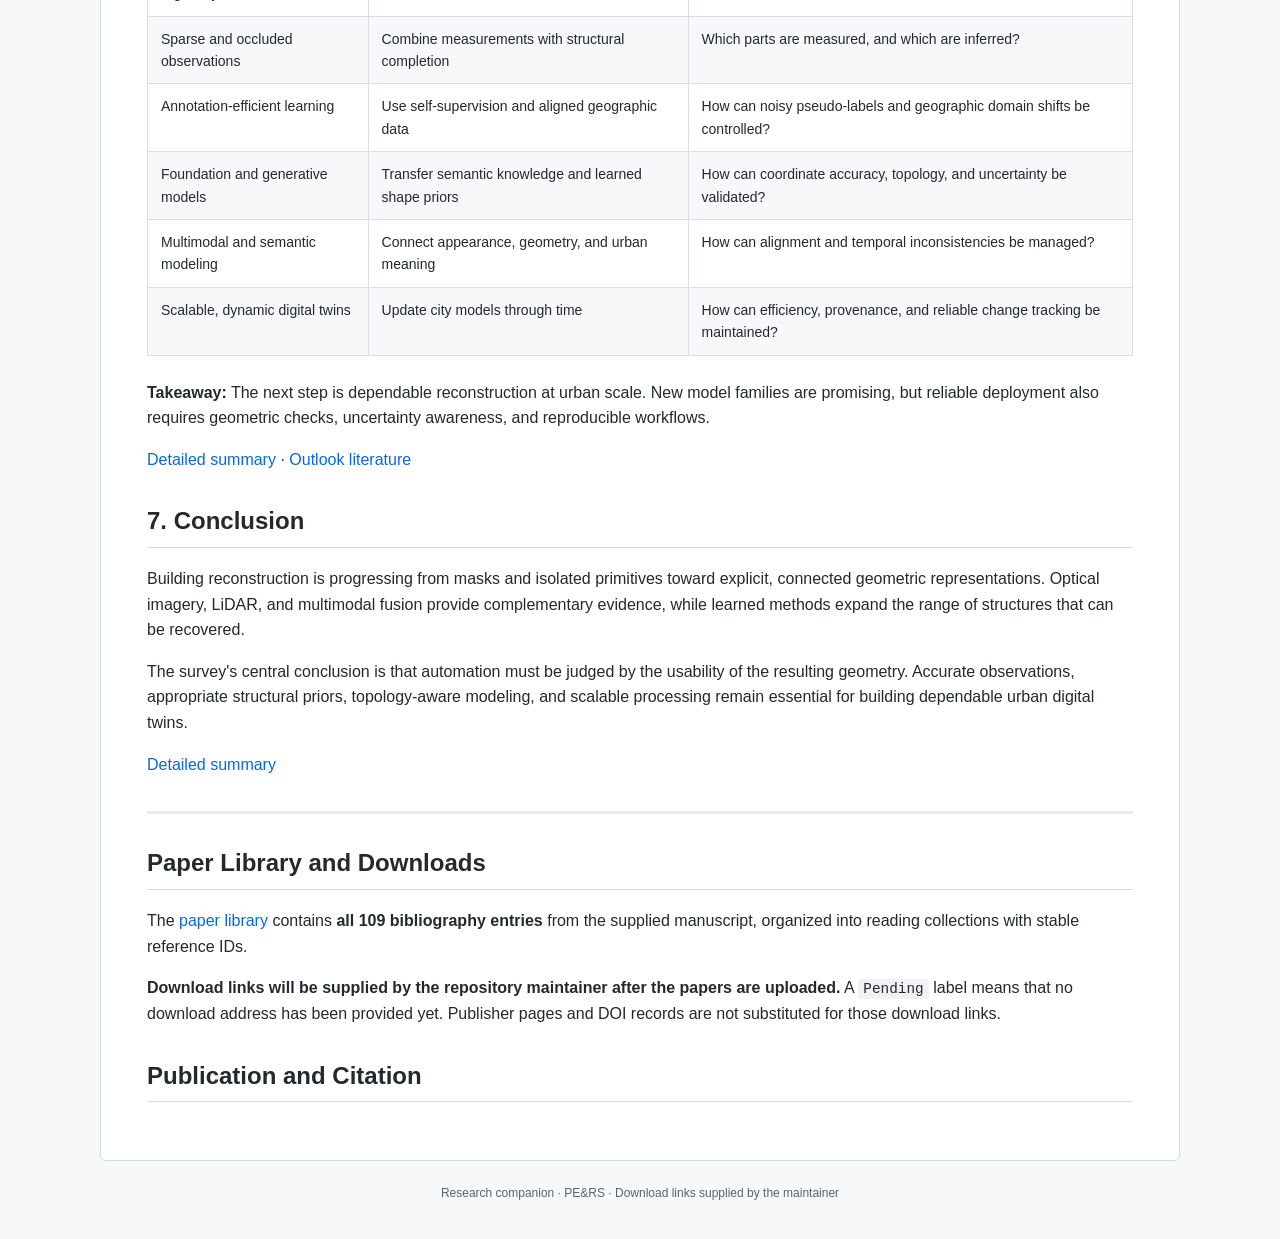
==== commit 43ba77ac: "Leave publication and citation section empty" ====
--- a/preview/index.html
+++ b/preview/index.html
@@ -259,9 +259,5 @@
 <p>The <a href="PAPERS.html">paper library</a> contains <strong>all 109 bibliography entries</strong> from the supplied manuscript, organized into reading collections with stable reference IDs.</p>
 <p><strong>Download links will be supplied by the repository maintainer after the papers are uploaded.</strong> A <code>Pending</code> label means that no download address has been provided yet. Publisher pages and DOI records are not substituted for those download links.</p>
 <h2 id="publication-and-citation">Publication and Citation</h2>
-<p><strong>Title:</strong> Automatic Geometric Structure Reconstruction of Buildings from Remote Sensing Data: A Comprehensive Survey<br/>
-<strong>Authors:</strong> Wufan Zhao, Tengxi Wang, Shuai Zhang, Tongyan Hua, Zhuoxiao Li, Claudio Persello, Rongjun Qin<br/>
-<strong>Journal:</strong> Photogrammetric Engineering &amp; Remote Sensing (PE&amp;RS)</p>
-<p>The journal attribution is provided by the authors. The publication year, volume, issue, page range, and official article link will be added when available. This preview summarizes the supplied manuscript; it does not reproduce its full text.</p>
 </article></main>
 <footer>Research companion · PE&amp;RS · Download links supplied by the maintainer</footer></body></html>
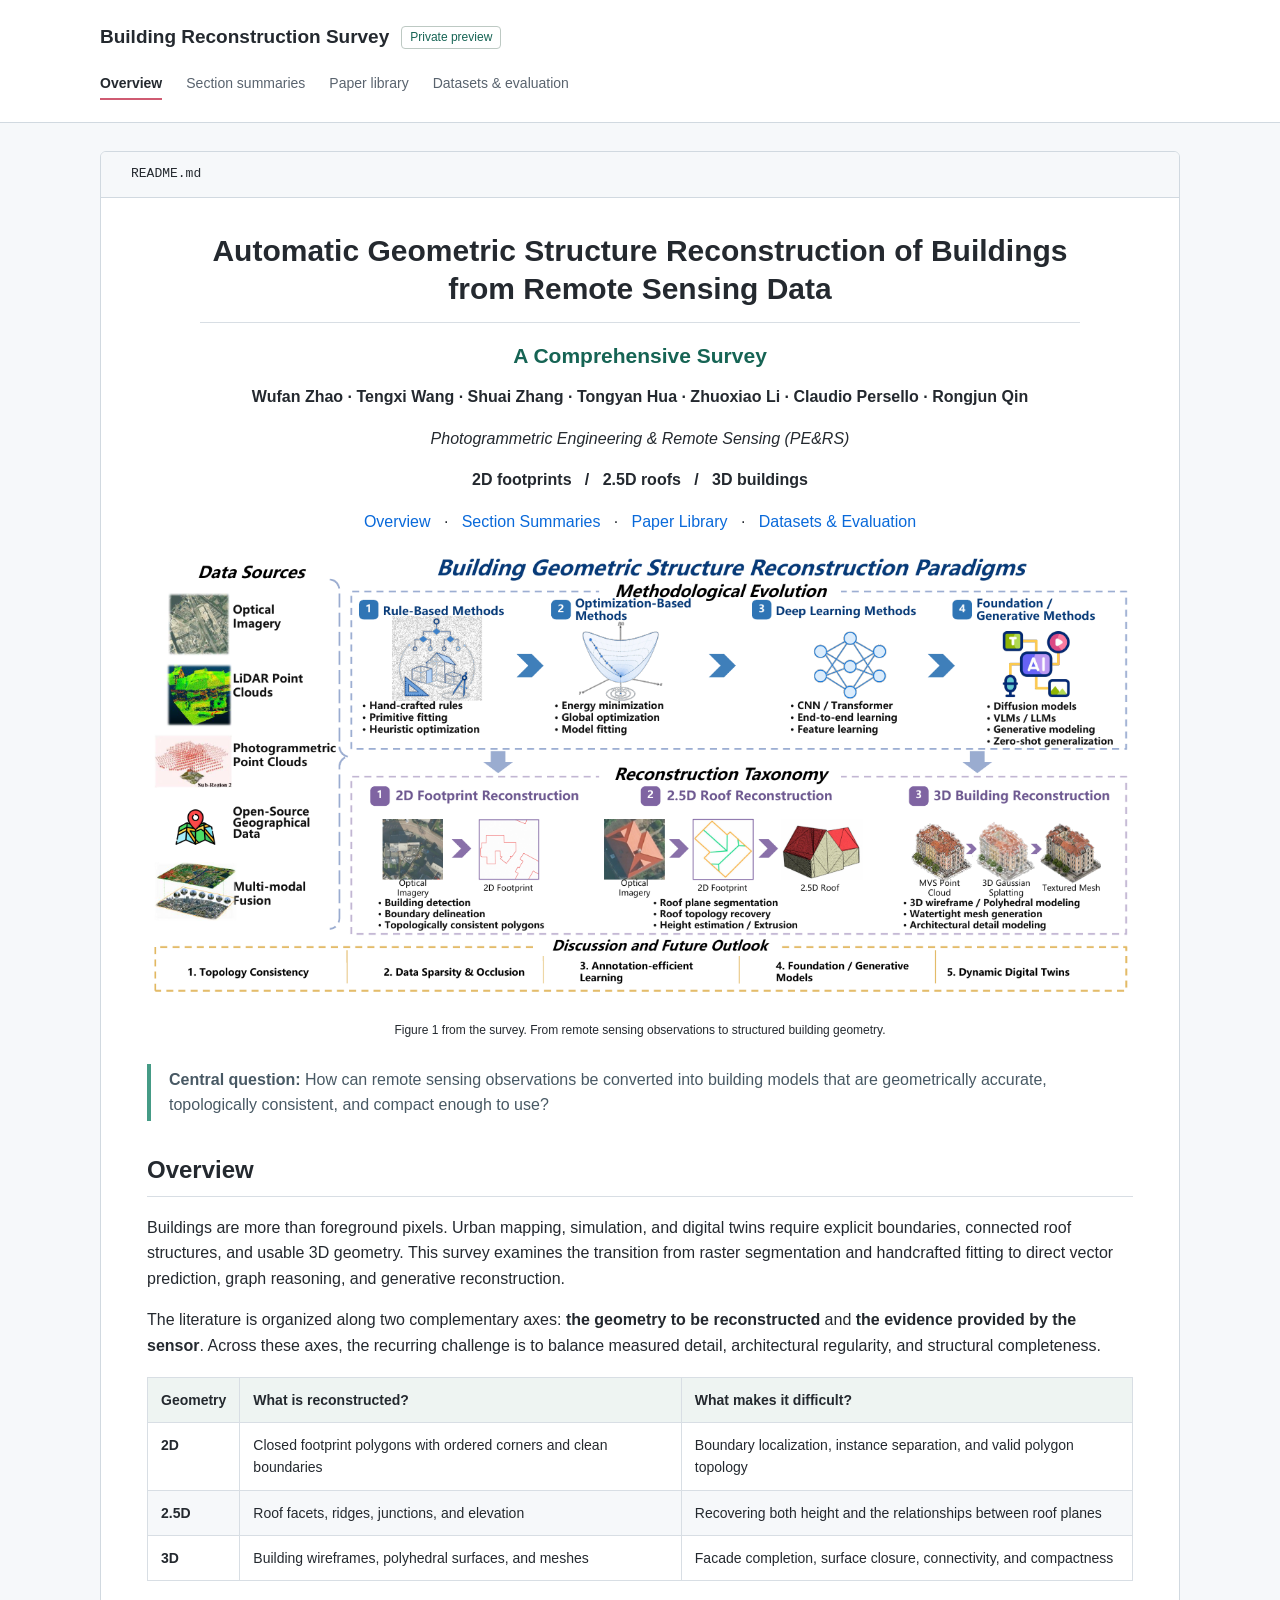
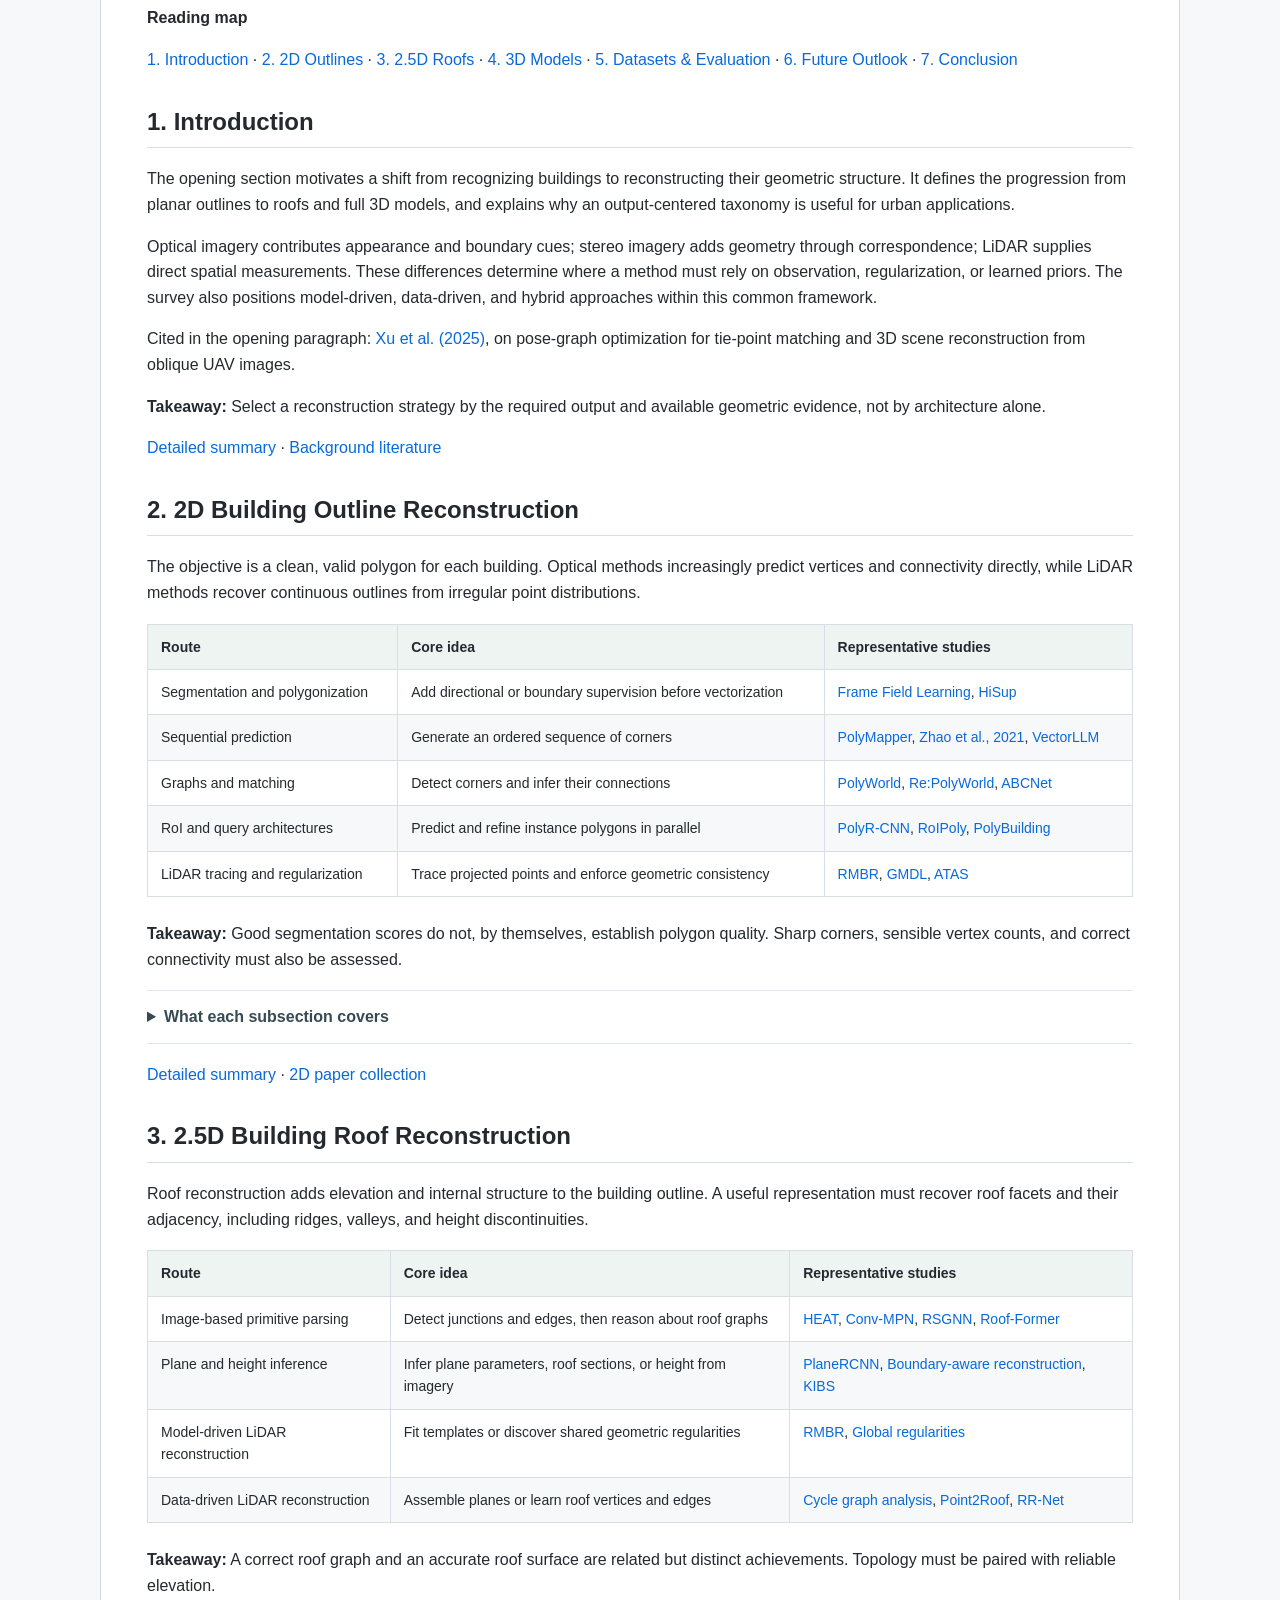
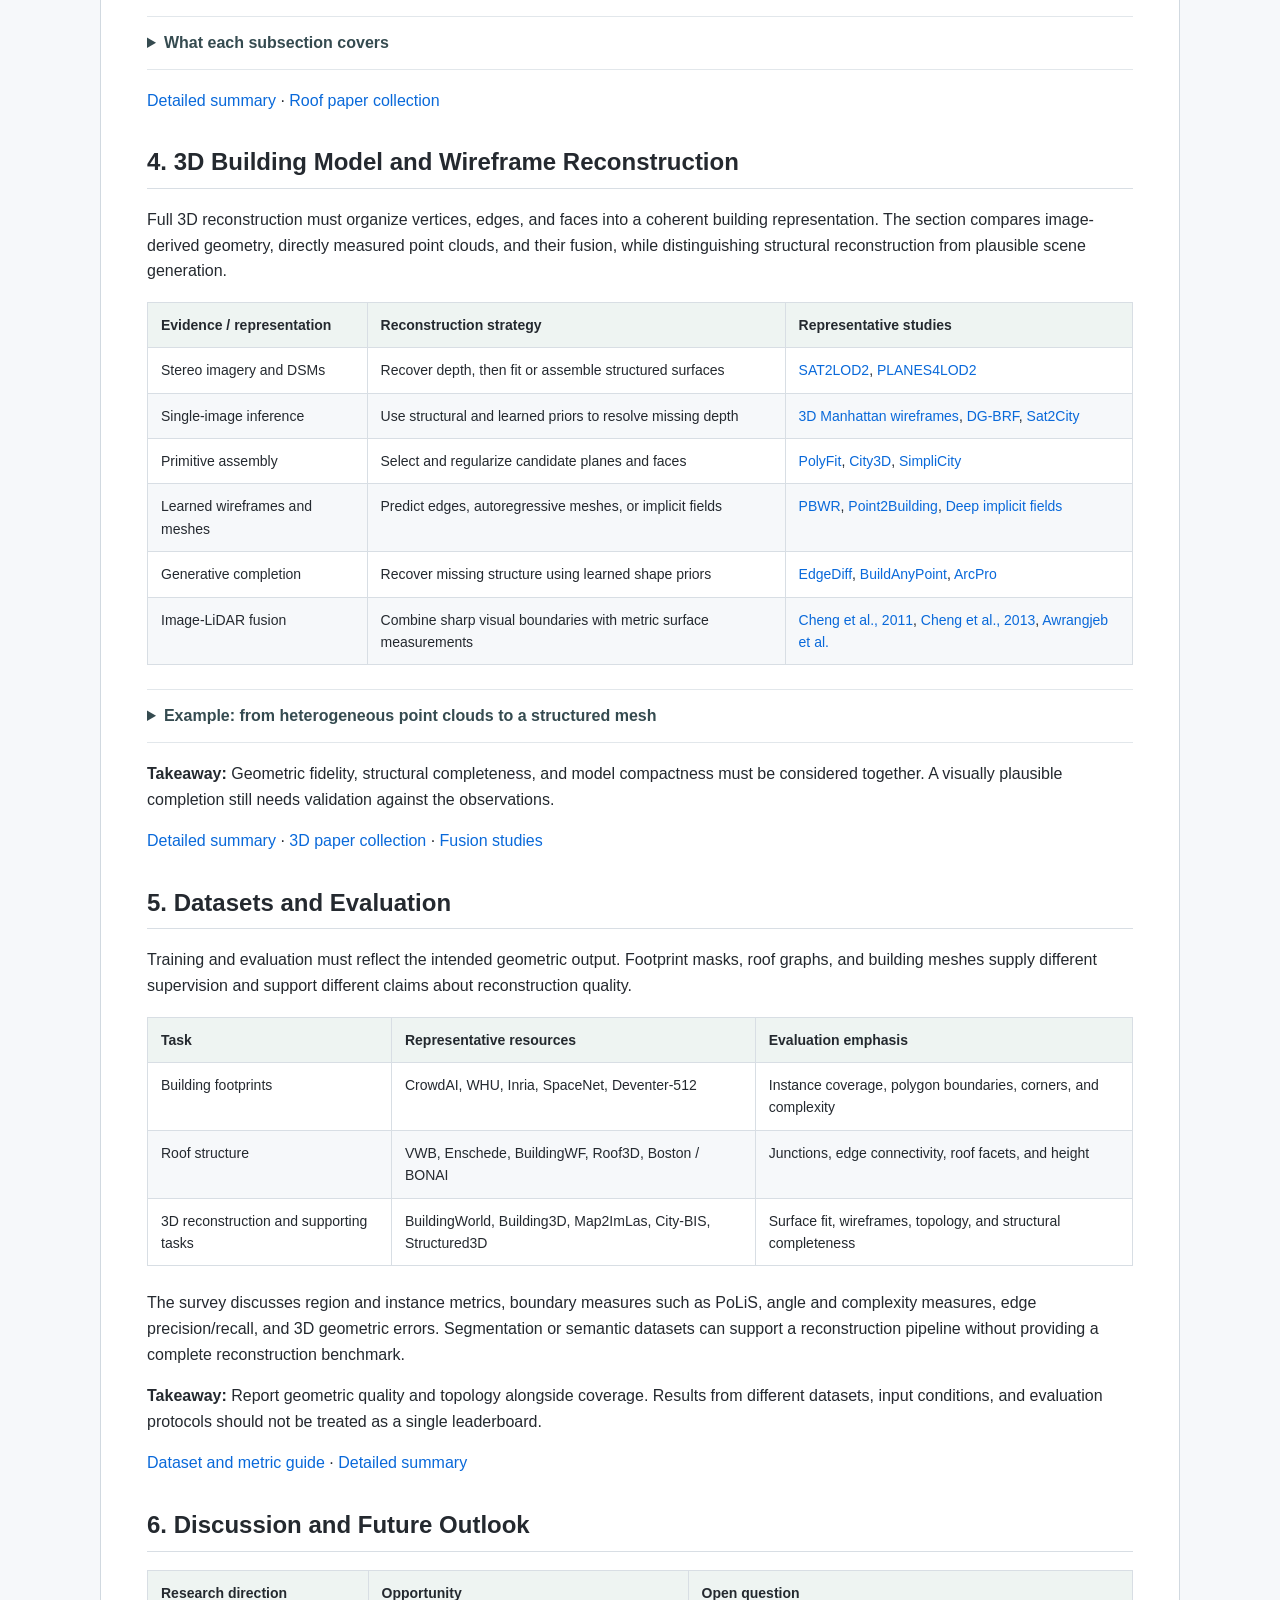
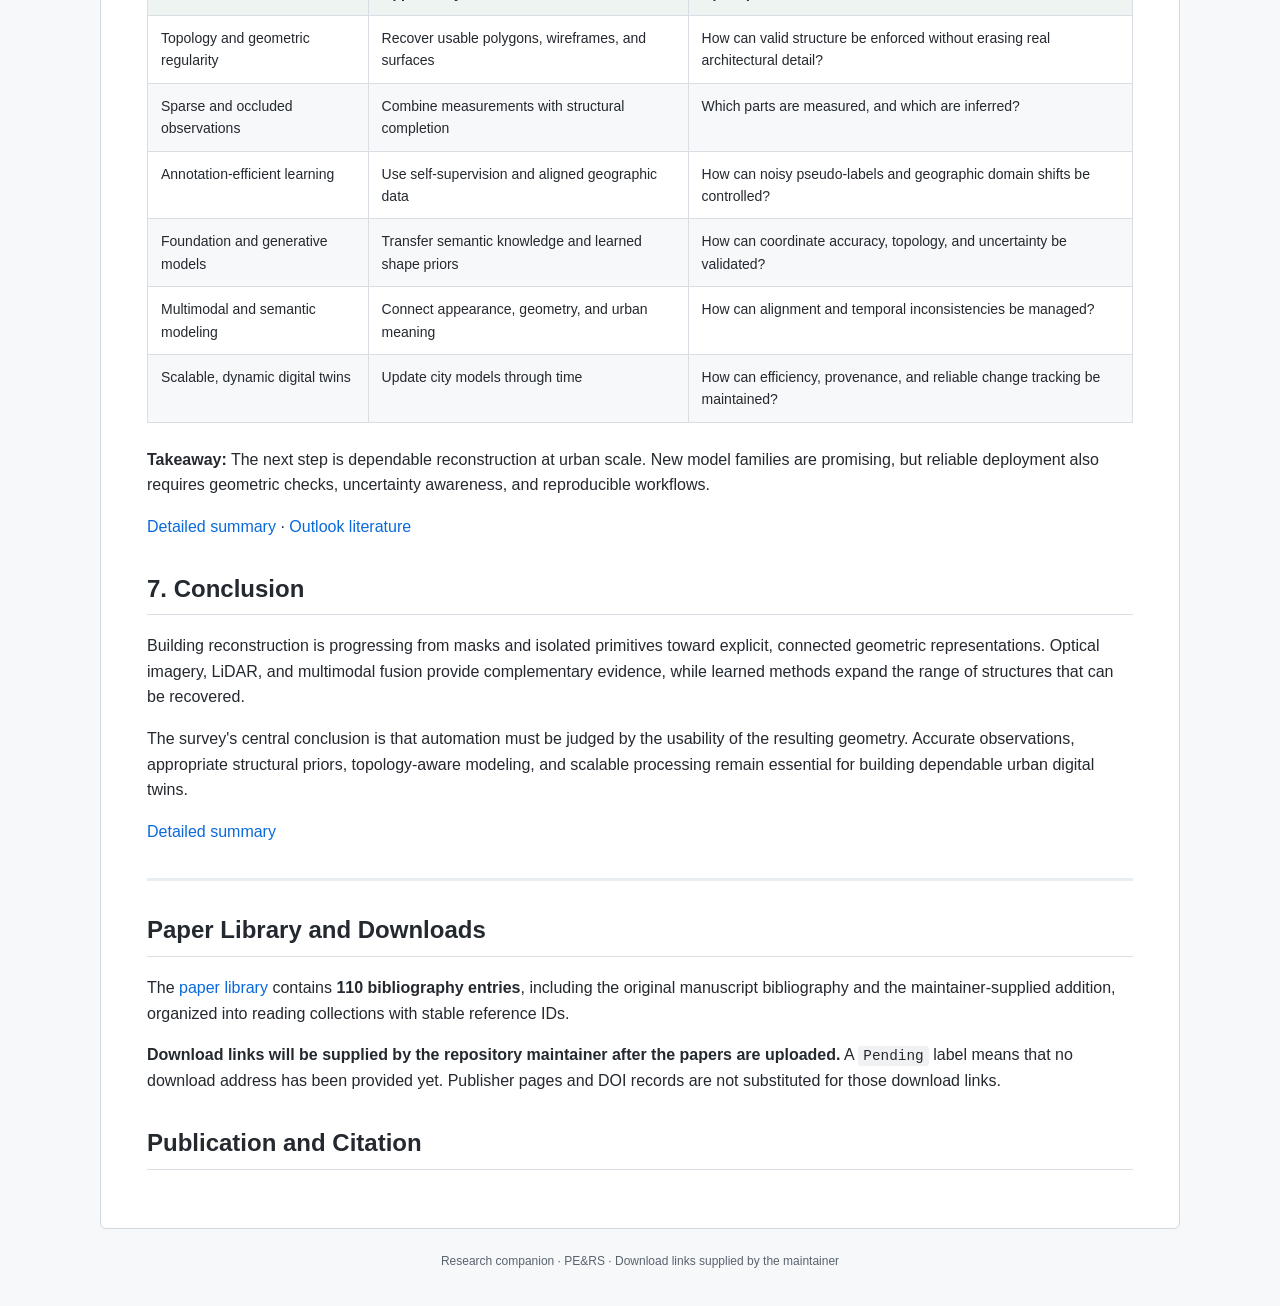
==== commit 6ca769e2: "Add Xu et al. 2025 Introduction reference" ====
--- a/preview/index.html
+++ b/preview/index.html
@@ -46,6 +46,7 @@
 <h2 id="1-introduction">1. Introduction</h2>
 <p>The opening section motivates a shift from recognizing buildings to reconstructing their geometric structure. It defines the progression from planar outlines to roofs and full 3D models, and explains why an output-centered taxonomy is useful for urban applications.</p>
 <p>Optical imagery contributes appearance and boundary cues; stereo imagery adds geometry through correspondence; LiDAR supplies direct spatial measurements. These differences determine where a method must rely on observation, regularization, or learned priors. The survey also positions model-driven, data-driven, and hybrid approaches within this common framework.</p>
+<p>Cited in the opening paragraph: <a href="PAPERS.html#r110">Xu et al. (2025)</a>, on pose-graph optimization for tie-point matching and 3D scene reconstruction from oblique UAV images.</p>
 <p><strong>Takeaway:</strong> Select a reconstruction strategy by the required output and available geometric evidence, not by architecture alone.</p>
 <p><a href="docs/section-summaries.html#s1">Detailed summary</a> · <a href="PAPERS.html#background">Background literature</a></p>
 <h2 id="2-2d-building-outline-reconstruction">2. 2D Building Outline Reconstruction</h2>
@@ -256,7 +257,7 @@
 <p><a href="docs/section-summaries.html#s7">Detailed summary</a></p>
 <hr/>
 <h2 id="paper-library-and-downloads">Paper Library and Downloads</h2>
-<p>The <a href="PAPERS.html">paper library</a> contains <strong>all 109 bibliography entries</strong> from the supplied manuscript, organized into reading collections with stable reference IDs.</p>
+<p>The <a href="PAPERS.html">paper library</a> contains <strong>110 bibliography entries</strong>, including the original manuscript bibliography and the maintainer-supplied addition, organized into reading collections with stable reference IDs.</p>
 <p><strong>Download links will be supplied by the repository maintainer after the papers are uploaded.</strong> A <code>Pending</code> label means that no download address has been provided yet. Publisher pages and DOI records are not substituted for those download links.</p>
 <h2 id="publication-and-citation">Publication and Citation</h2>
 </article></main>
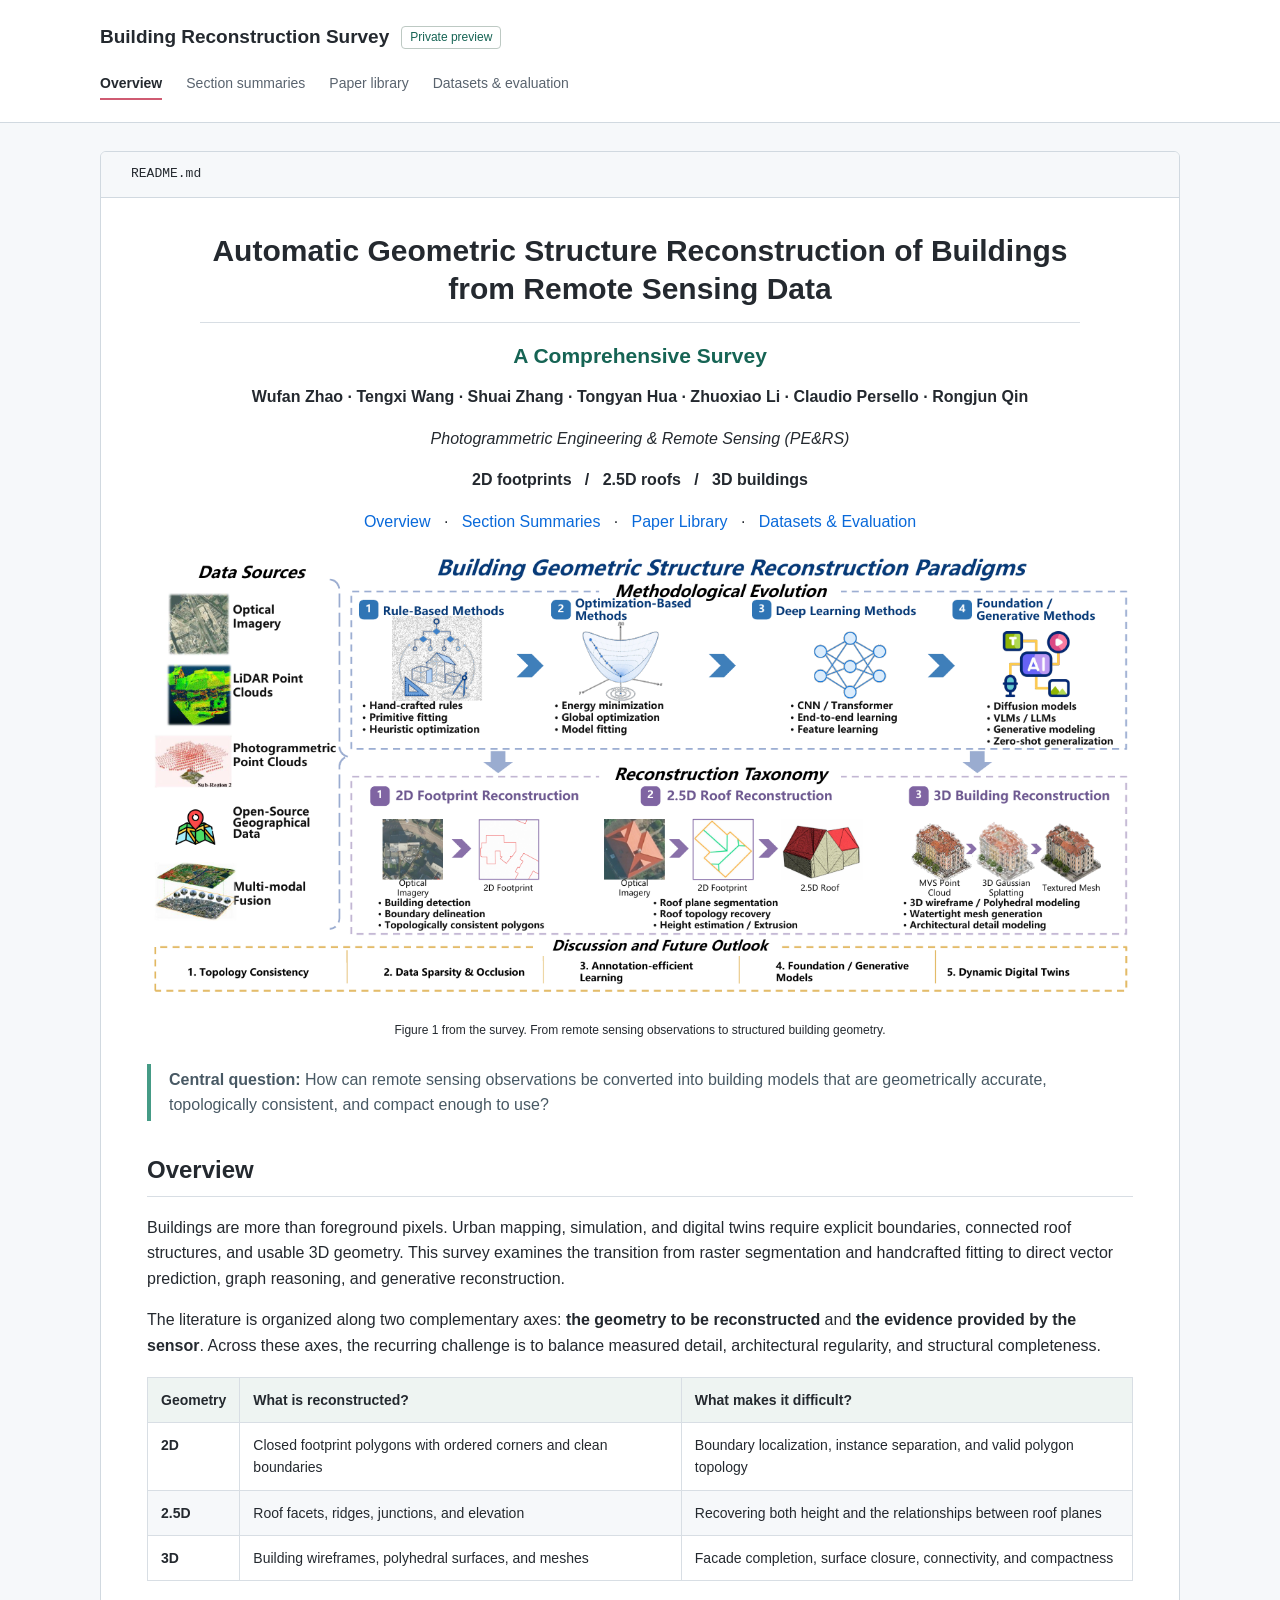
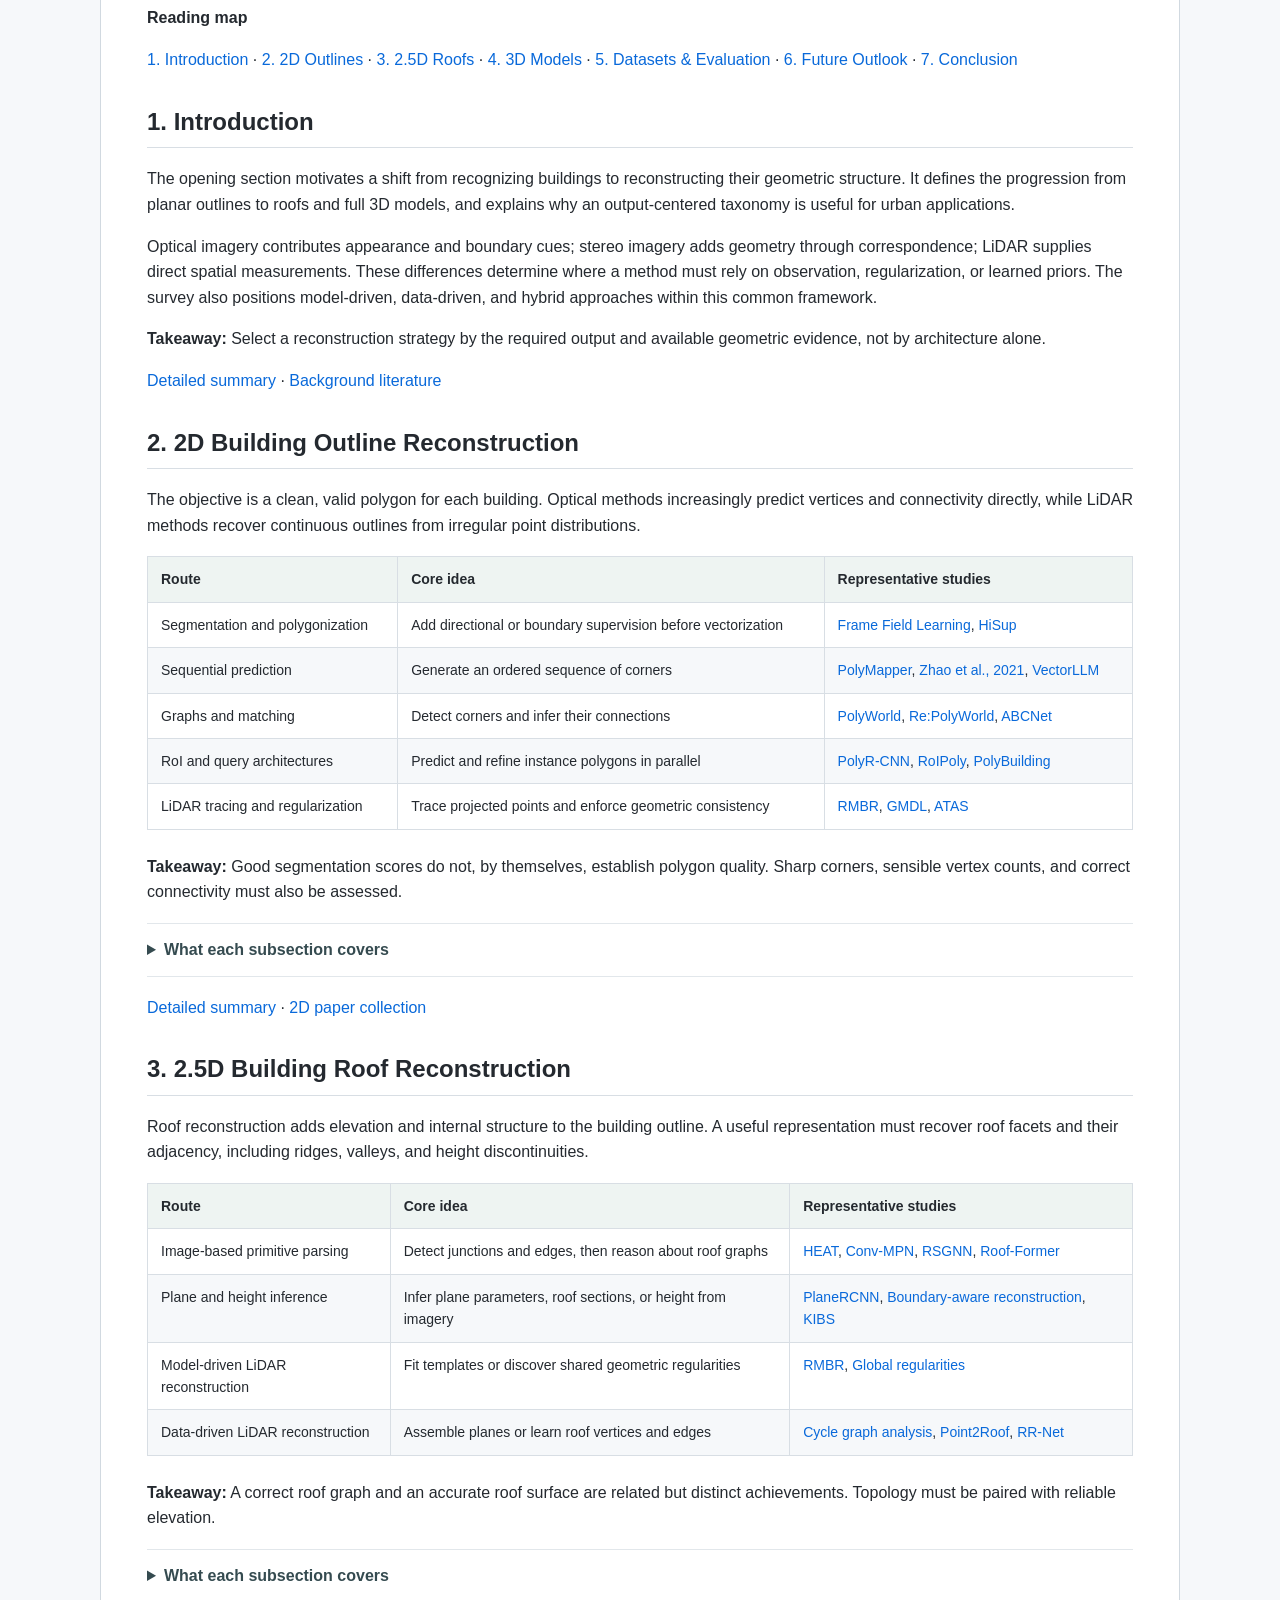
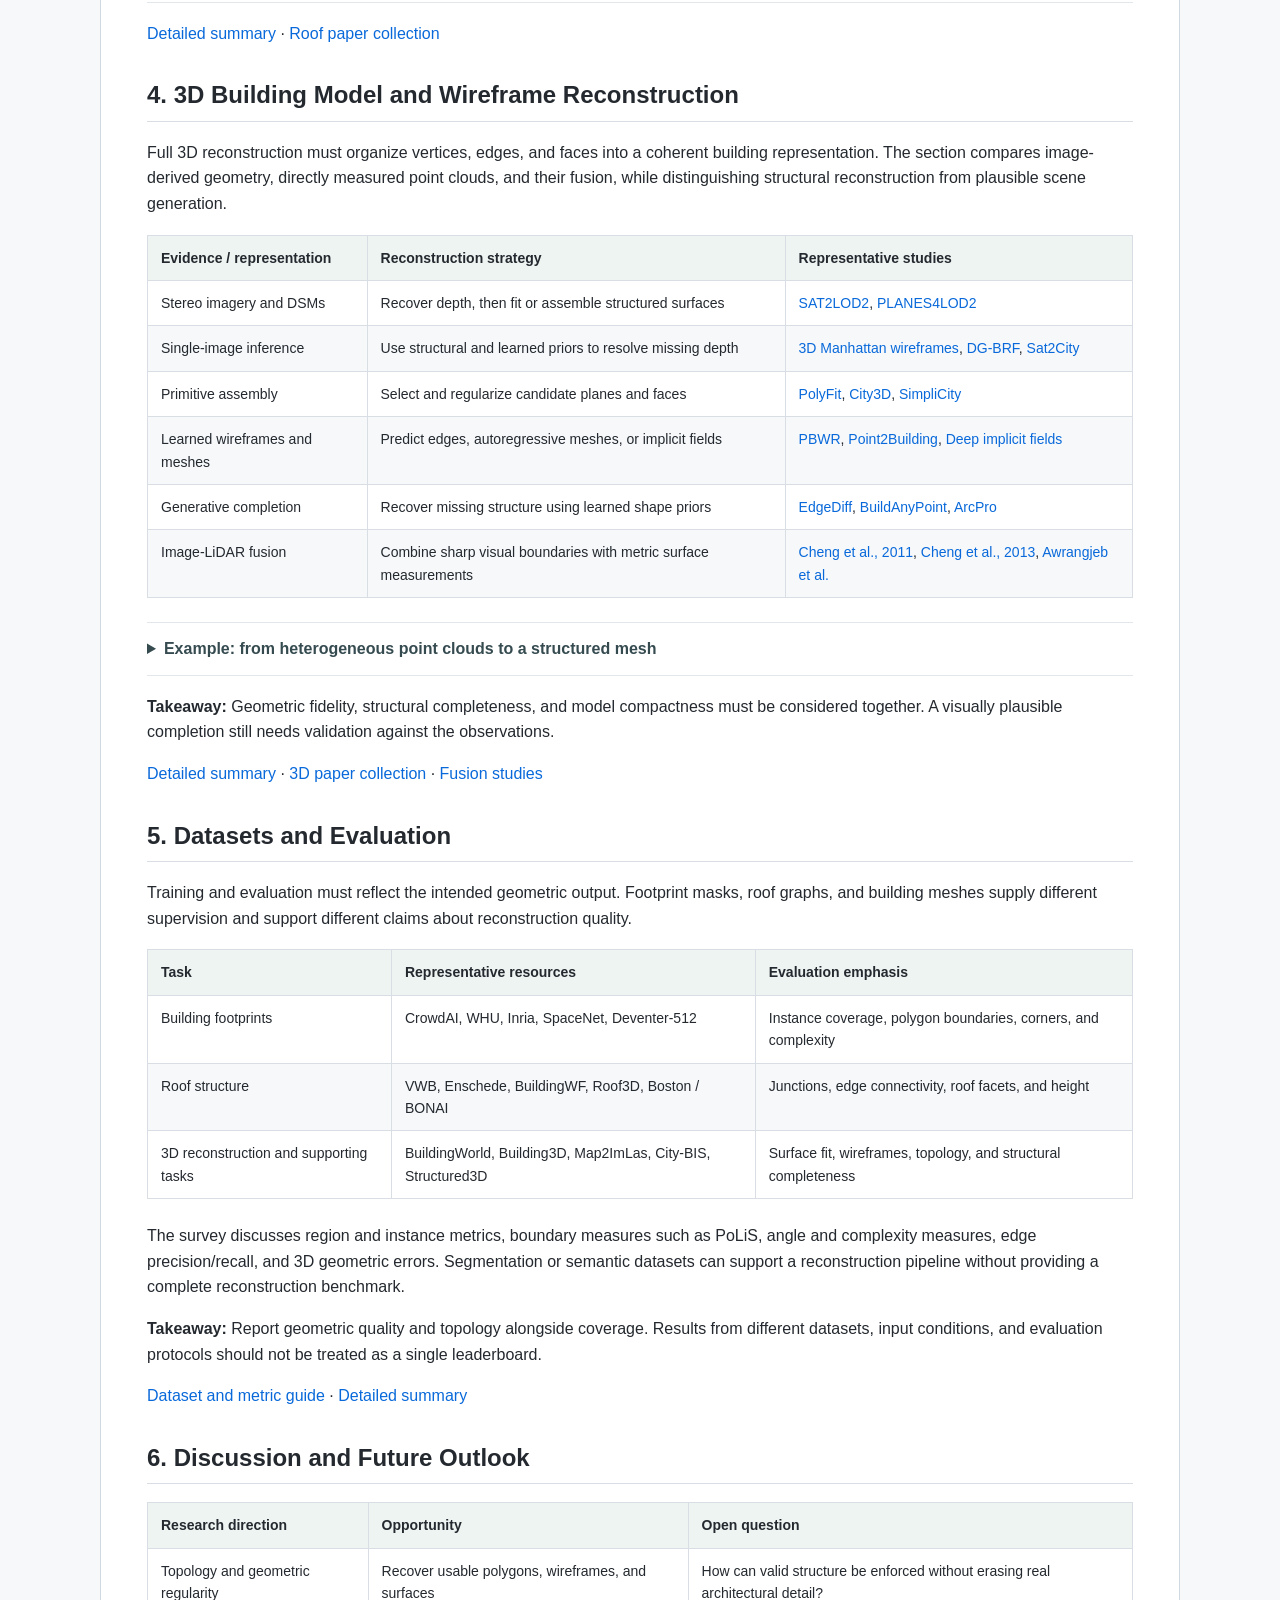
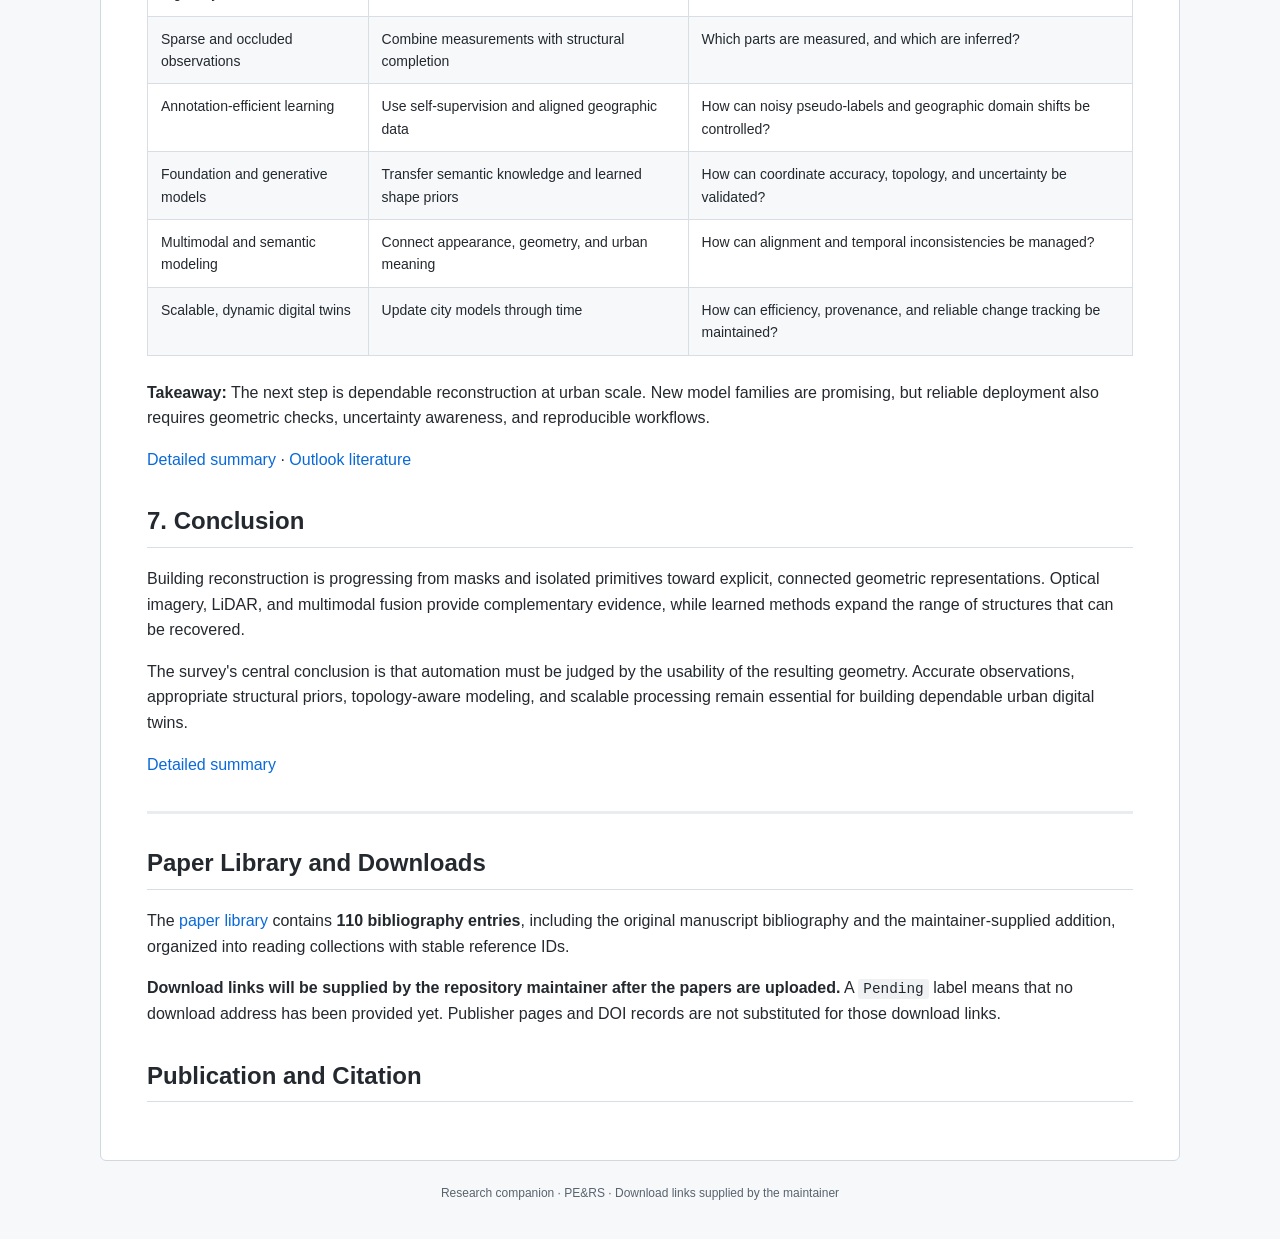
==== commit c62a48b7: "Correct Xu reference grouping and remove added summary citations" ====
--- a/preview/index.html
+++ b/preview/index.html
@@ -46,7 +46,6 @@
 <h2 id="1-introduction">1. Introduction</h2>
 <p>The opening section motivates a shift from recognizing buildings to reconstructing their geometric structure. It defines the progression from planar outlines to roofs and full 3D models, and explains why an output-centered taxonomy is useful for urban applications.</p>
 <p>Optical imagery contributes appearance and boundary cues; stereo imagery adds geometry through correspondence; LiDAR supplies direct spatial measurements. These differences determine where a method must rely on observation, regularization, or learned priors. The survey also positions model-driven, data-driven, and hybrid approaches within this common framework.</p>
-<p>Cited in the opening paragraph: <a href="PAPERS.html#r110">Xu et al. (2025)</a>, on pose-graph optimization for tie-point matching and 3D scene reconstruction from oblique UAV images.</p>
 <p><strong>Takeaway:</strong> Select a reconstruction strategy by the required output and available geometric evidence, not by architecture alone.</p>
 <p><a href="docs/section-summaries.html#s1">Detailed summary</a> · <a href="PAPERS.html#background">Background literature</a></p>
 <h2 id="2-2d-building-outline-reconstruction">2. 2D Building Outline Reconstruction</h2>
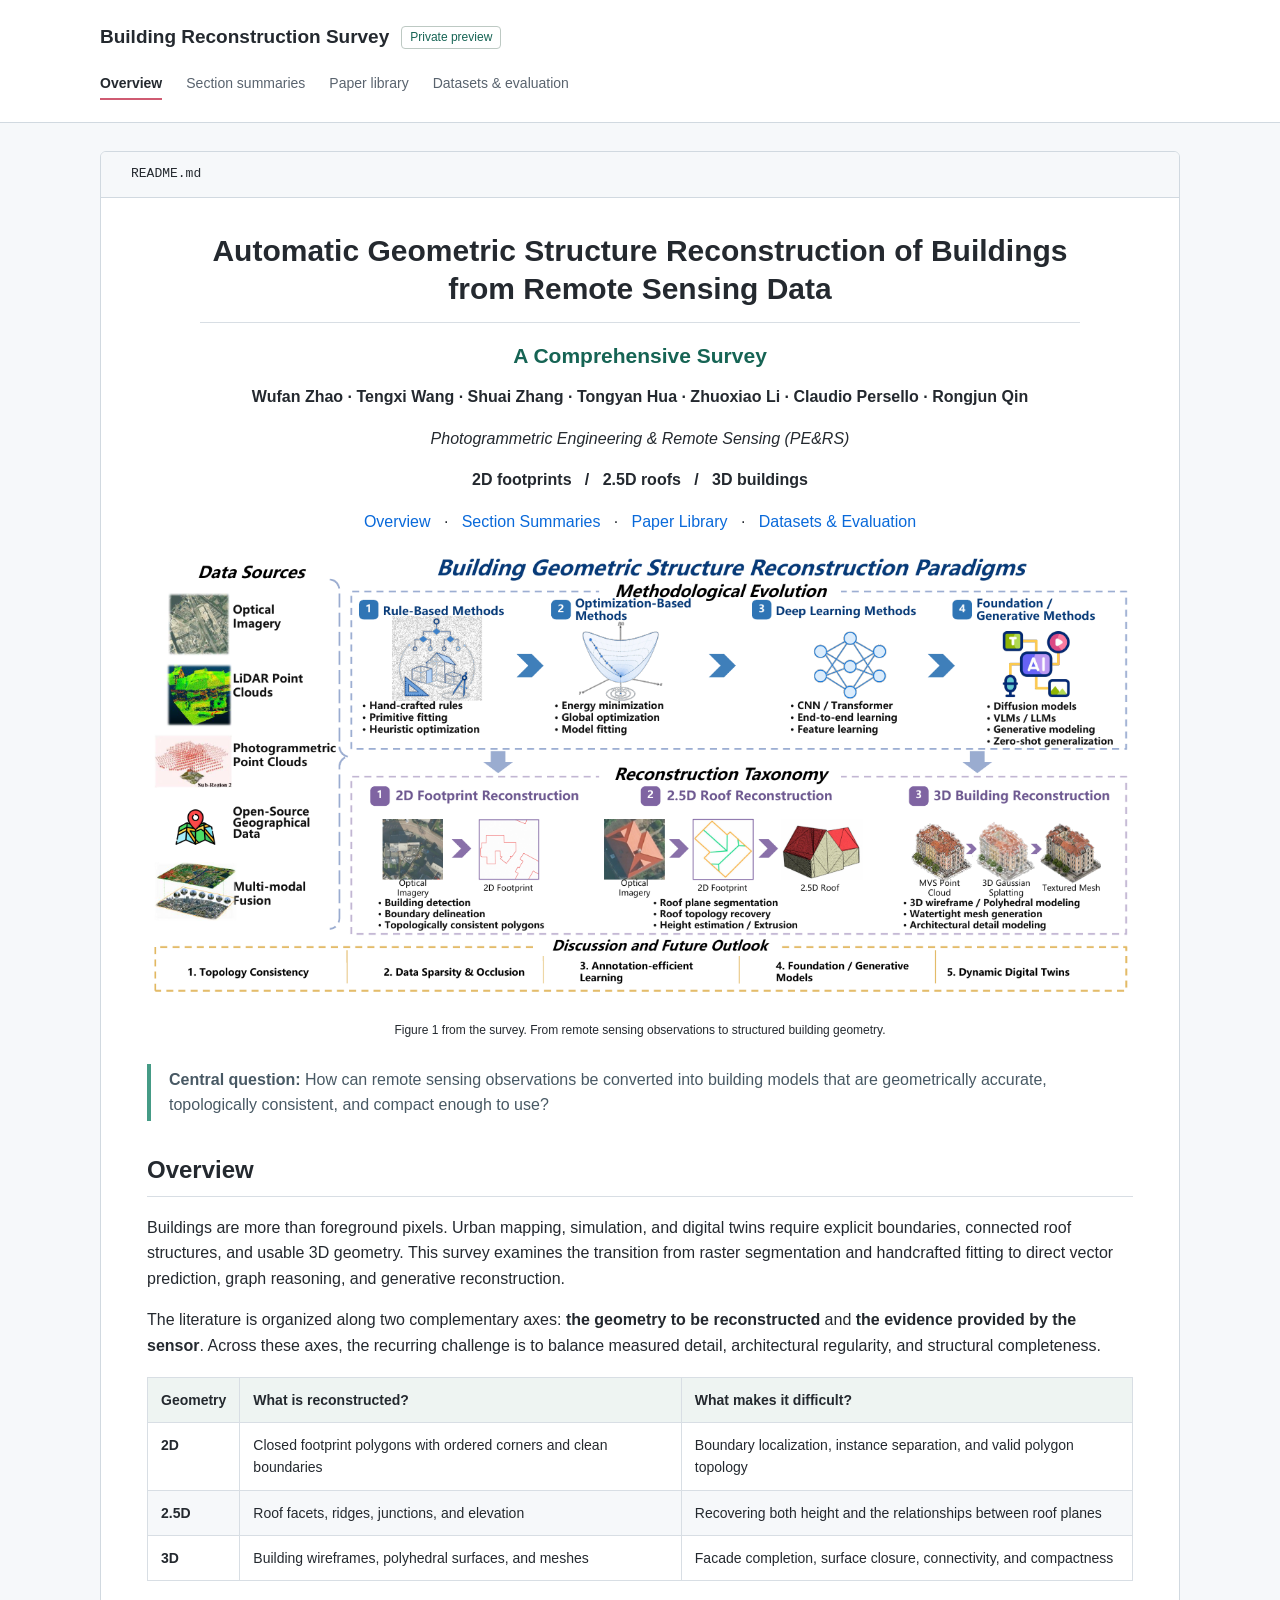
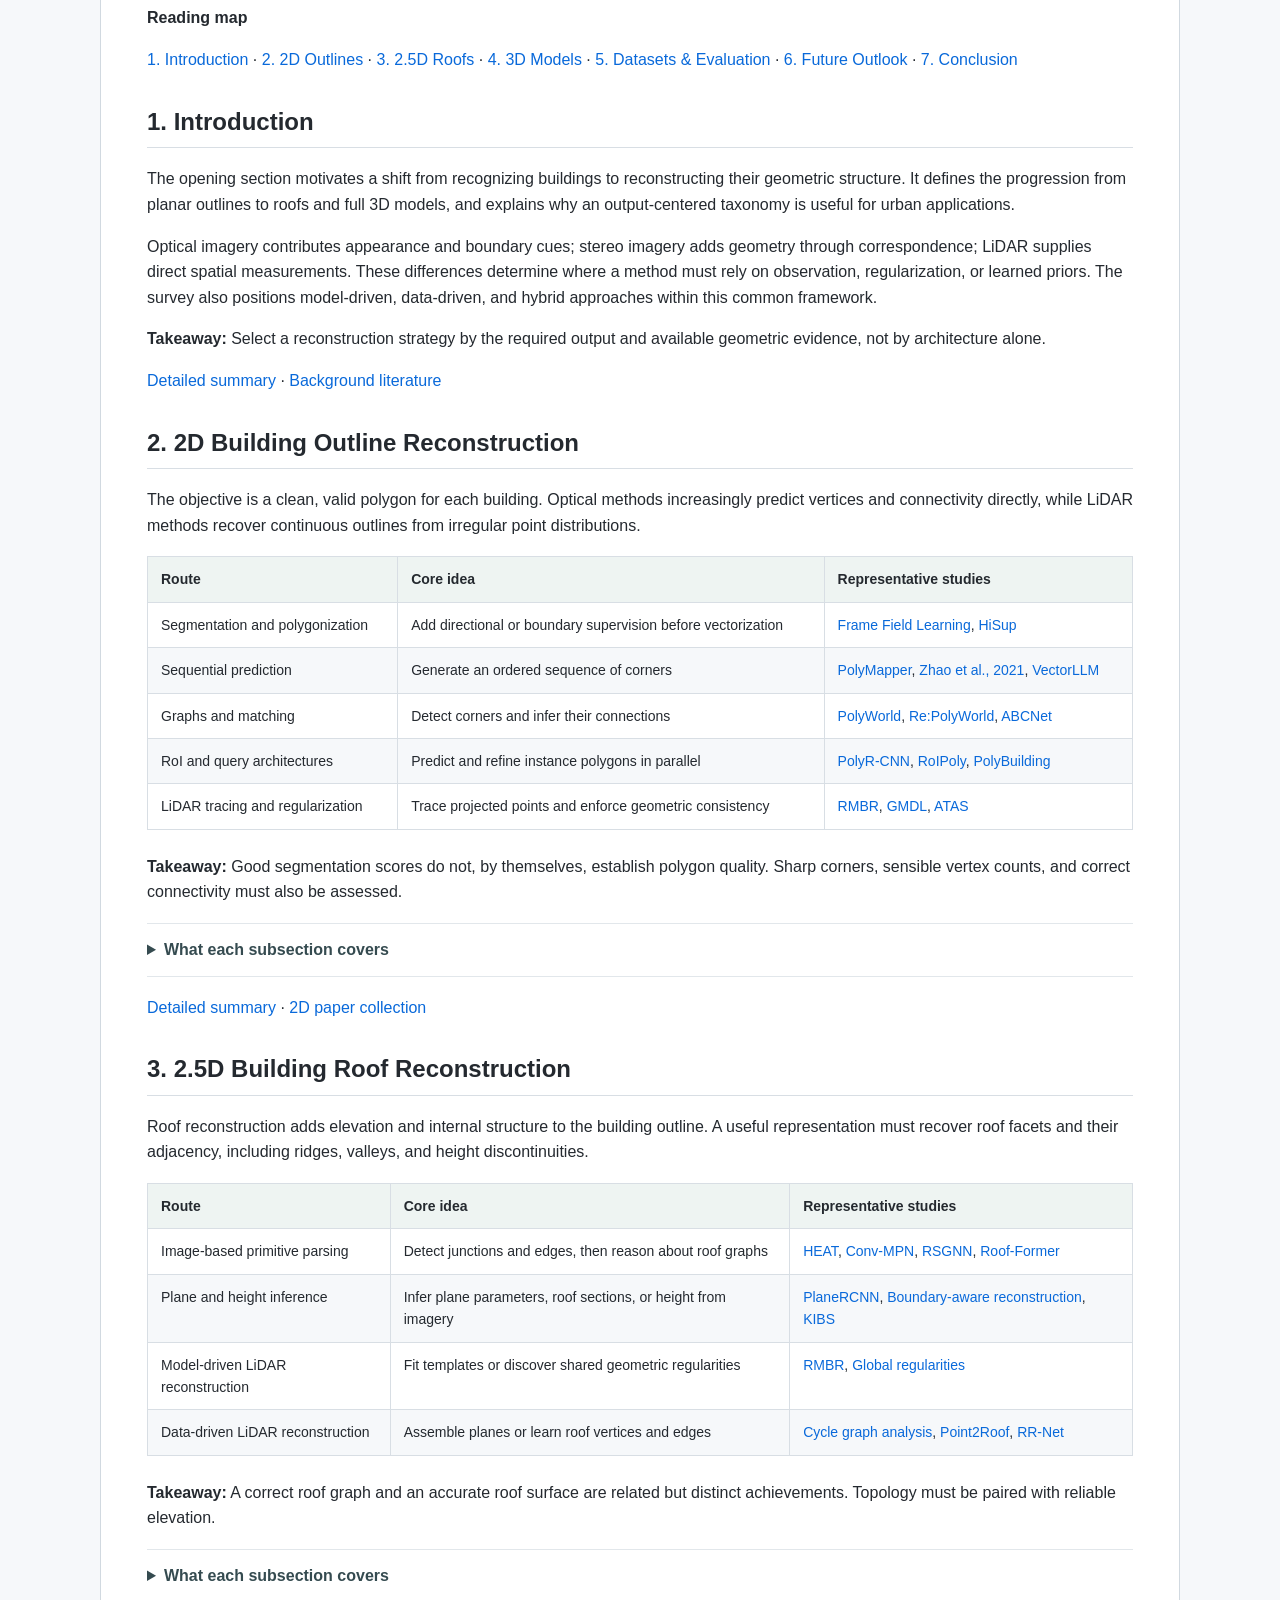
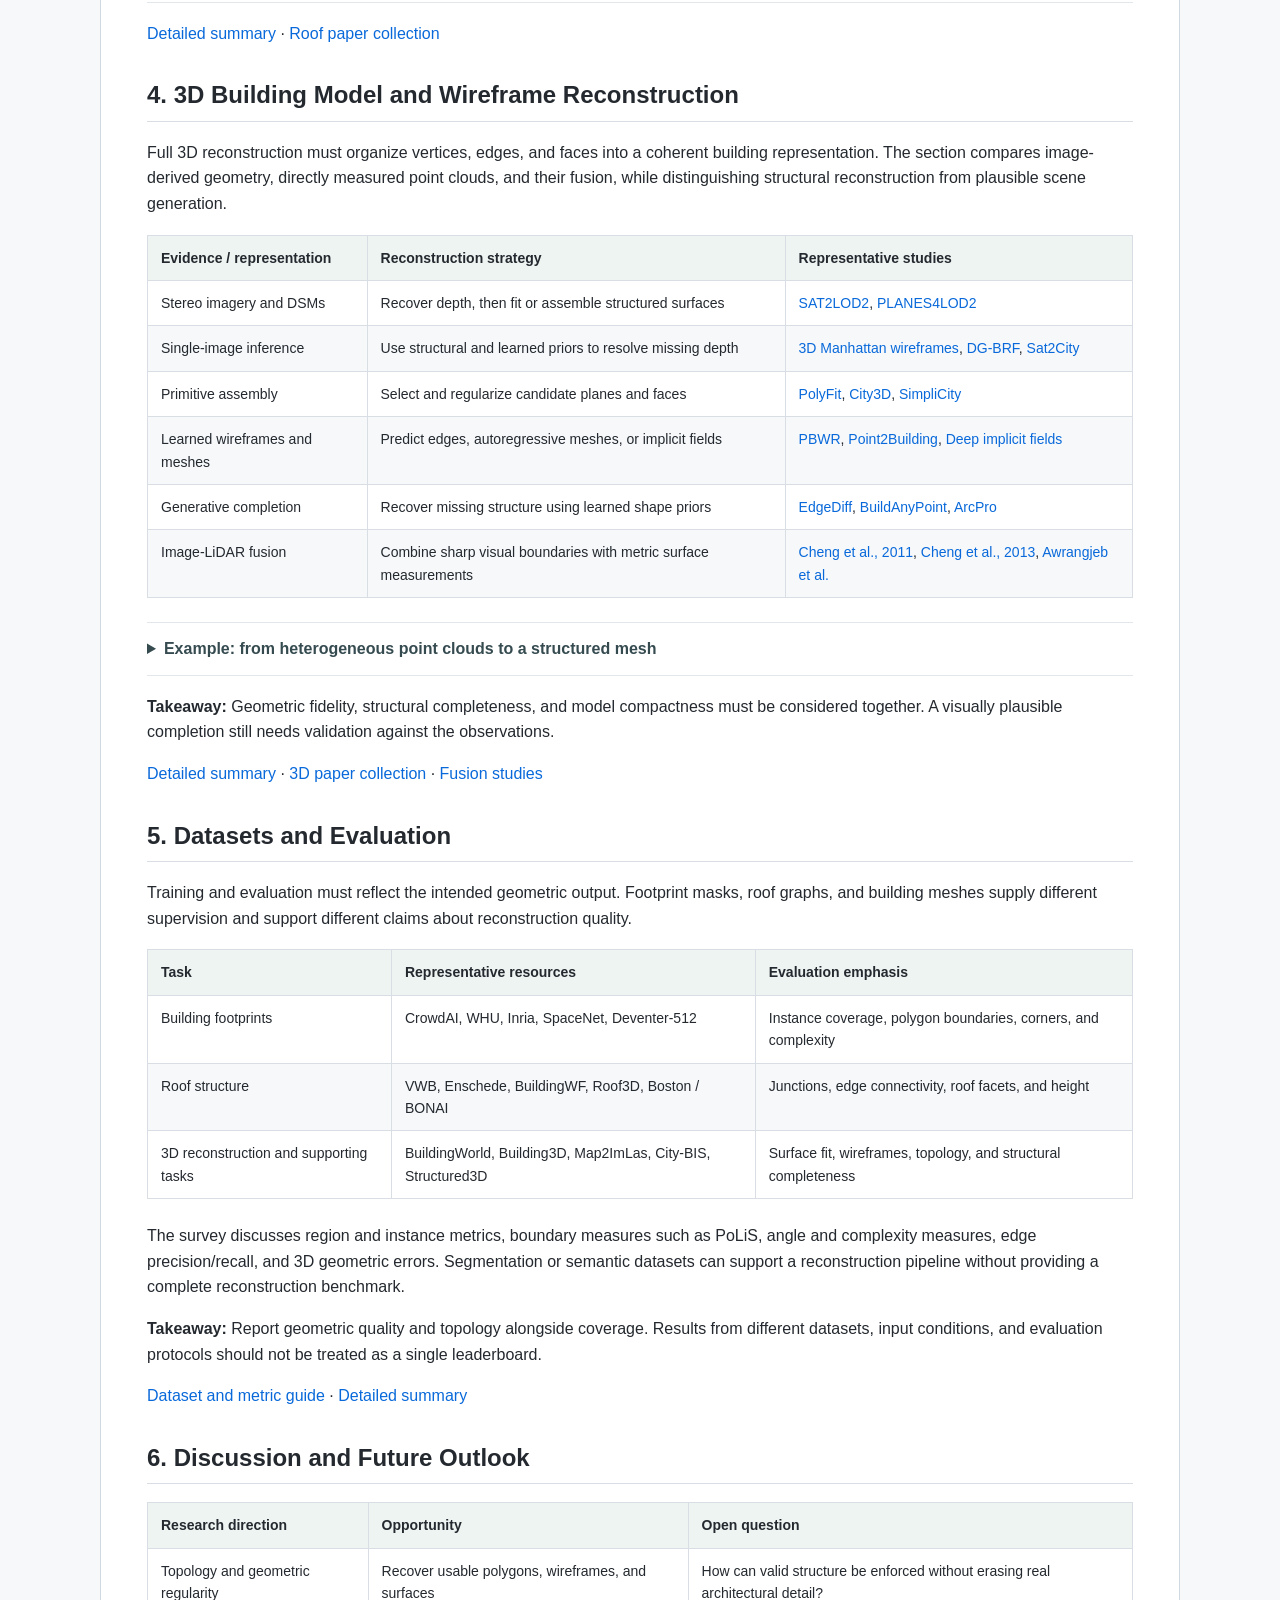
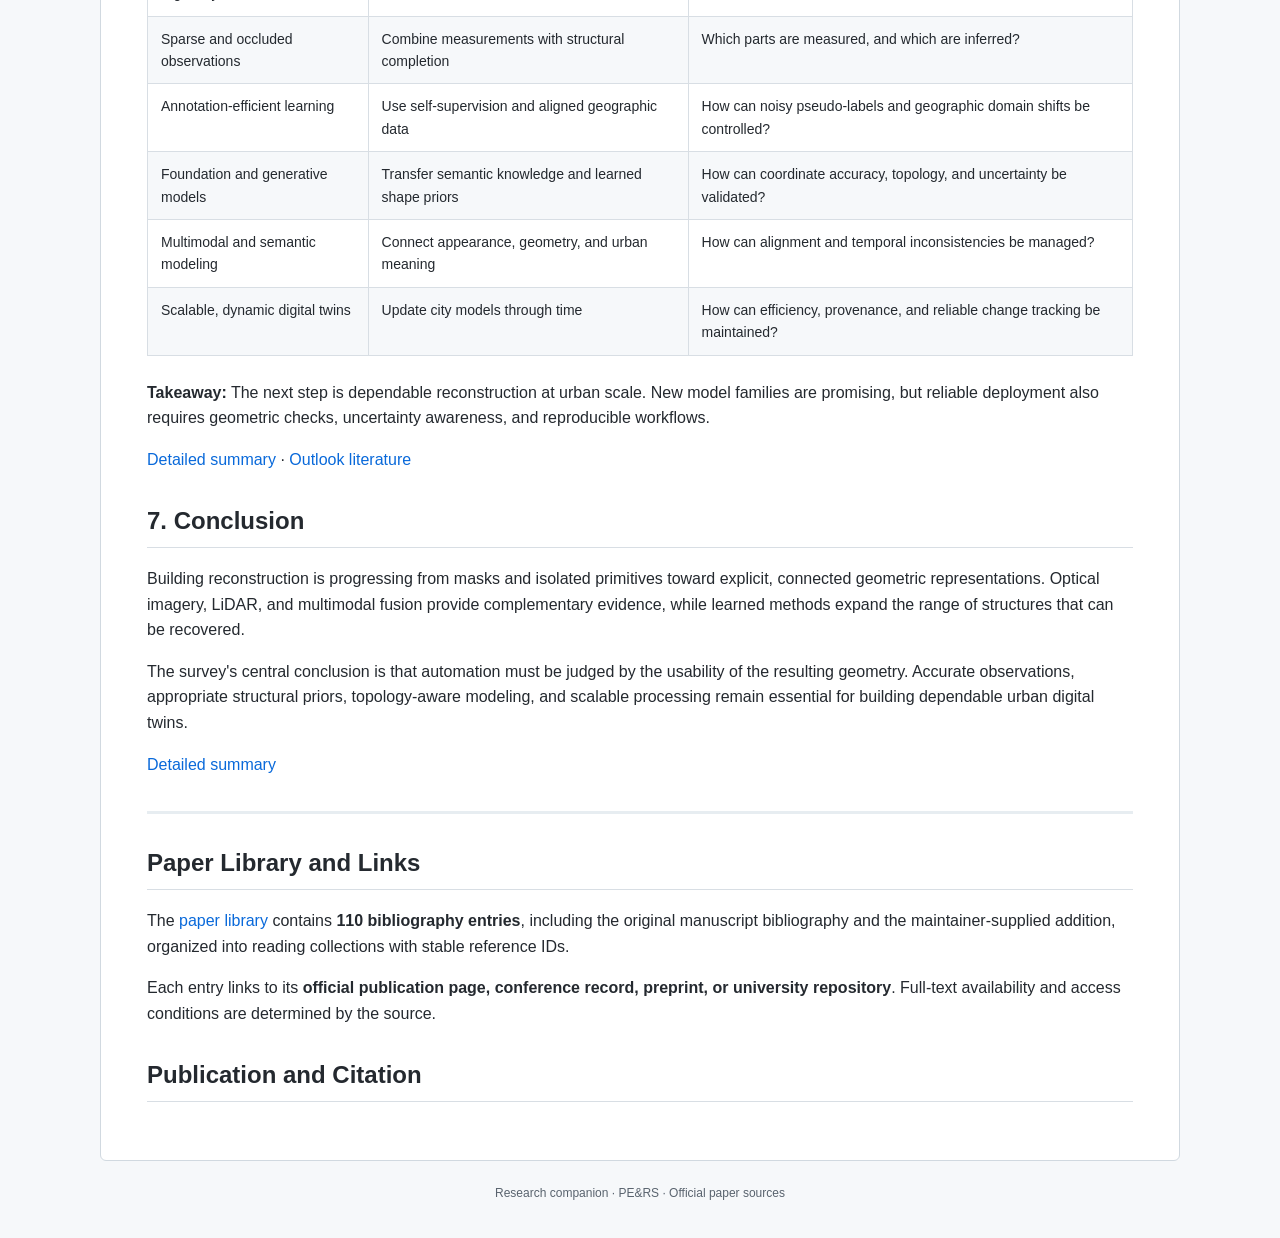
==== commit 38f31c11: "Link all 110 references to verified official paper sources" ====
--- a/preview/index.html
+++ b/preview/index.html
@@ -61,27 +61,27 @@
 <tr>
 <td style="text-align:left">Segmentation and polygonization</td>
 <td style="text-align:left">Add directional or boundary supervision before vectorization</td>
-<td style="text-align:left"><a href="PAPERS.html#r021">Frame Field Learning</a>, <a href="PAPERS.html#r085">HiSup</a></td>
+<td style="text-align:left"><a href="https://ieeexplore.ieee.org/document/9577910/">Frame Field Learning</a>, <a href="https://linkinghub.elsevier.com/retrieve/pii/S0924271623000667">HiSup</a></td>
 </tr>
 <tr>
 <td style="text-align:left">Sequential prediction</td>
 <td style="text-align:left">Generate an ordered sequence of corners</td>
-<td style="text-align:left"><a href="PAPERS.html#r048">PolyMapper</a>, <a href="PAPERS.html#r101">Zhao et al., 2021</a>, <a href="PAPERS.html#r098">VectorLLM</a></td>
+<td style="text-align:left"><a href="https://ieeexplore.ieee.org/document/9008272/">PolyMapper</a>, <a href="https://linkinghub.elsevier.com/retrieve/pii/S0924271621000551">Zhao et al., 2021</a>, <a href="https://linkinghub.elsevier.com/retrieve/pii/S0924271626000250">VectorLLM</a></td>
 </tr>
 <tr>
 <td style="text-align:left">Graphs and matching</td>
 <td style="text-align:left">Detect corners and infer their connections</td>
-<td style="text-align:left"><a href="PAPERS.html#r108">PolyWorld</a>, <a href="PAPERS.html#r109">Re:PolyWorld</a>, <a href="PAPERS.html#r016">ABCNet</a></td>
+<td style="text-align:left"><a href="https://ieeexplore.ieee.org/document/9880425/">PolyWorld</a>, <a href="https://ieeexplore.ieee.org/document/10377491/">Re:PolyWorld</a>, <a href="https://linkinghub.elsevier.com/retrieve/pii/S1569843225007186">ABCNet</a></td>
 </tr>
 <tr>
 <td style="text-align:left">RoI and query architectures</td>
 <td style="text-align:left">Predict and refine instance polygons in parallel</td>
-<td style="text-align:left"><a href="PAPERS.html#r036">PolyR-CNN</a>, <a href="PAPERS.html#r034">RoIPoly</a>, <a href="PAPERS.html#r026">PolyBuilding</a></td>
+<td style="text-align:left"><a href="https://linkinghub.elsevier.com/retrieve/pii/S0924271624003824">PolyR-CNN</a>, <a href="https://linkinghub.elsevier.com/retrieve/pii/S0924271625001364">RoIPoly</a>, <a href="https://linkinghub.elsevier.com/retrieve/pii/S0924271623000813">PolyBuilding</a></td>
 </tr>
 <tr>
 <td style="text-align:left">LiDAR tracing and regularization</td>
 <td style="text-align:left">Trace projected points and enforce geometric consistency</td>
-<td style="text-align:left"><a href="PAPERS.html#r039">RMBR</a>, <a href="PAPERS.html#r037">GMDL</a>, <a href="PAPERS.html#r051">ATAS</a></td>
+<td style="text-align:left"><a href="https://linkinghub.elsevier.com/retrieve/pii/S0924271613002256">RMBR</a>, <a href="https://www.isprs.org/proceedings/XXXVII/congress/3_pdf/11.pdf">GMDL</a>, <a href="https://linkinghub.elsevier.com/retrieve/pii/S0926580524000578">ATAS</a></td>
 </tr>
 </tbody>
 </table></div>
@@ -105,22 +105,22 @@
 <tr>
 <td style="text-align:left">Image-based primitive parsing</td>
 <td style="text-align:left">Detect junctions and edges, then reason about roof graphs</td>
-<td style="text-align:left"><a href="PAPERS.html#r011">HEAT</a>, <a href="PAPERS.html#r096">Conv-MPN</a>, <a href="PAPERS.html#r102">RSGNN</a>, <a href="PAPERS.html#r100">Roof-Former</a></td>
+<td style="text-align:left"><a href="https://ieeexplore.ieee.org/document/9878511/">HEAT</a>, <a href="https://ieeexplore.ieee.org/document/9156819/">Conv-MPN</a>, <a href="https://linkinghub.elsevier.com/retrieve/pii/S092427162200065X">RSGNN</a>, <a href="https://ieeexplore.ieee.org/document/10282198/">Roof-Former</a></td>
 </tr>
 <tr>
 <td style="text-align:left">Plane and height inference</td>
 <td style="text-align:left">Infer plane parameters, roof sections, or height from imagery</td>
-<td style="text-align:left"><a href="PAPERS.html#r050">PlaneRCNN</a>, <a href="PAPERS.html#r060">Boundary-aware reconstruction</a>, <a href="PAPERS.html#r056">KIBS</a></td>
+<td style="text-align:left"><a href="https://ieeexplore.ieee.org/document/8953257/">PlaneRCNN</a>, <a href="https://ieeexplore.ieee.org/document/9156304/">Boundary-aware reconstruction</a>, <a href="https://linkinghub.elsevier.com/retrieve/pii/S0924271624004210">KIBS</a></td>
 </tr>
 <tr>
 <td style="text-align:left">Model-driven LiDAR reconstruction</td>
 <td style="text-align:left">Fit templates or discover shared geometric regularities</td>
-<td style="text-align:left"><a href="PAPERS.html#r039">RMBR</a>, <a href="PAPERS.html#r105">Global regularities</a></td>
+<td style="text-align:left"><a href="https://linkinghub.elsevier.com/retrieve/pii/S0924271613002256">RMBR</a>, <a href="https://ieeexplore.ieee.org/document/6247692/">Global regularities</a></td>
 </tr>
 <tr>
 <td style="text-align:left">Data-driven LiDAR reconstruction</td>
 <td style="text-align:left">Assemble planes or learn roof vertices and edges</td>
-<td style="text-align:left"><a href="PAPERS.html#r066">Cycle graph analysis</a>, <a href="PAPERS.html#r042">Point2Roof</a>, <a href="PAPERS.html#r086">RR-Net</a></td>
+<td style="text-align:left"><a href="https://linkinghub.elsevier.com/retrieve/pii/S0924271614001129">Cycle graph analysis</a>, <a href="https://linkinghub.elsevier.com/retrieve/pii/S0924271622002362">Point2Roof</a>, <a href="https://ieeexplore.ieee.org/document/11218167/">RR-Net</a></td>
 </tr>
 </tbody>
 </table></div>
@@ -144,32 +144,32 @@
 <tr>
 <td style="text-align:left">Stereo imagery and DSMs</td>
 <td style="text-align:left">Recover depth, then fit or assemble structured surfaces</td>
-<td style="text-align:left"><a href="PAPERS.html#r022">SAT2LOD2</a>, <a href="PAPERS.html#r070">PLANES4LOD2</a></td>
+<td style="text-align:left"><a href="https://isprs-archives.copernicus.org/articles/XLIII-B2-2022/379/2022/">SAT2LOD2</a>, <a href="https://linkinghub.elsevier.com/retrieve/pii/S0924271624001758">PLANES4LOD2</a></td>
 </tr>
 <tr>
 <td style="text-align:left">Single-image inference</td>
 <td style="text-align:left">Use structural and learned priors to resolve missing depth</td>
-<td style="text-align:left"><a href="PAPERS.html#r106">3D Manhattan wireframes</a>, <a href="PAPERS.html#r027">DG-BRF</a>, <a href="PAPERS.html#r029">Sat2City</a></td>
+<td style="text-align:left"><a href="https://ieeexplore.ieee.org/document/9010693/">3D Manhattan wireframes</a>, <a href="https://linkinghub.elsevier.com/retrieve/pii/S0924271625004563">DG-BRF</a>, <a href="https://ieeexplore.ieee.org/document/11446050/">Sat2City</a></td>
 </tr>
 <tr>
 <td style="text-align:left">Primitive assembly</td>
 <td style="text-align:left">Select and regularize candidate planes and faces</td>
-<td style="text-align:left"><a href="PAPERS.html#r063">PolyFit</a>, <a href="PAPERS.html#r030">City3D</a>, <a href="PAPERS.html#r006">SimpliCity</a></td>
+<td style="text-align:left"><a href="https://ieeexplore.ieee.org/document/8237520/">PolyFit</a>, <a href="https://www.mdpi.com/2072-4292/14/9/2254">City3D</a>, <a href="https://ieeexplore.ieee.org/document/10678009/">SimpliCity</a></td>
 </tr>
 <tr>
 <td style="text-align:left">Learned wireframes and meshes</td>
 <td style="text-align:left">Predict edges, autoregressive meshes, or implicit fields</td>
-<td style="text-align:left"><a href="PAPERS.html#r032">PBWR</a>, <a href="PAPERS.html#r052">Point2Building</a>, <a href="PAPERS.html#r014">Deep implicit fields</a></td>
+<td style="text-align:left"><a href="https://ieeexplore.ieee.org/document/10656530/">PBWR</a>, <a href="https://linkinghub.elsevier.com/retrieve/pii/S092427162400279X">Point2Building</a>, <a href="https://linkinghub.elsevier.com/retrieve/pii/S0924271622002611">Deep implicit fields</a></td>
 </tr>
 <tr>
 <td style="text-align:left">Generative completion</td>
 <td style="text-align:left">Recover missing structure using learned shape priors</td>
-<td style="text-align:left"><a href="PAPERS.html#r053">EdgeDiff</a>, <a href="PAPERS.html#r028">BuildAnyPoint</a>, <a href="PAPERS.html#r031">ArcPro</a></td>
+<td style="text-align:left"><a href="https://ieeexplore.ieee.org/document/11094351/">EdgeDiff</a>, <a href="https://openaccess.thecvf.com/content/CVPR2026/html/Hua_BuildAnyPoint_3D_Building_Structured_Abstraction_from_Diverse_Point_Clouds_CVPR_2026_paper.html">BuildAnyPoint</a>, <a href="https://ieeexplore.ieee.org/document/11092796/">ArcPro</a></td>
 </tr>
 <tr>
 <td style="text-align:left">Image-LiDAR fusion</td>
 <td style="text-align:left">Combine sharp visual boundaries with metric surface measurements</td>
-<td style="text-align:left"><a href="PAPERS.html#r015">Cheng et al., 2011</a>, <a href="PAPERS.html#r017">Cheng et al., 2013</a>, <a href="PAPERS.html#r004">Awrangjeb et al.</a></td>
+<td style="text-align:left"><a href="https://doi.org/10.14358/pers.77.2.125">Cheng et al., 2011</a>, <a href="https://linkinghub.elsevier.com/retrieve/pii/S0143816612002990">Cheng et al., 2013</a>, <a href="https://linkinghub.elsevier.com/retrieve/pii/S0924271613001342">Awrangjeb et al.</a></td>
 </tr>
 </tbody>
 </table></div>
@@ -255,9 +255,9 @@
 <p>The survey's central conclusion is that automation must be judged by the usability of the resulting geometry. Accurate observations, appropriate structural priors, topology-aware modeling, and scalable processing remain essential for building dependable urban digital twins.</p>
 <p><a href="docs/section-summaries.html#s7">Detailed summary</a></p>
 <hr/>
-<h2 id="paper-library-and-downloads">Paper Library and Downloads</h2>
+<h2 id="paper-library-and-links">Paper Library and Links</h2>
 <p>The <a href="PAPERS.html">paper library</a> contains <strong>110 bibliography entries</strong>, including the original manuscript bibliography and the maintainer-supplied addition, organized into reading collections with stable reference IDs.</p>
-<p><strong>Download links will be supplied by the repository maintainer after the papers are uploaded.</strong> A <code>Pending</code> label means that no download address has been provided yet. Publisher pages and DOI records are not substituted for those download links.</p>
+<p>Each entry links to its <strong>official publication page, conference record, preprint, or university repository</strong>. Full-text availability and access conditions are determined by the source.</p>
 <h2 id="publication-and-citation">Publication and Citation</h2>
 </article></main>
-<footer>Research companion · PE&amp;RS · Download links supplied by the maintainer</footer></body></html>+<footer>Research companion · PE&amp;RS · Official paper sources</footer></body></html>
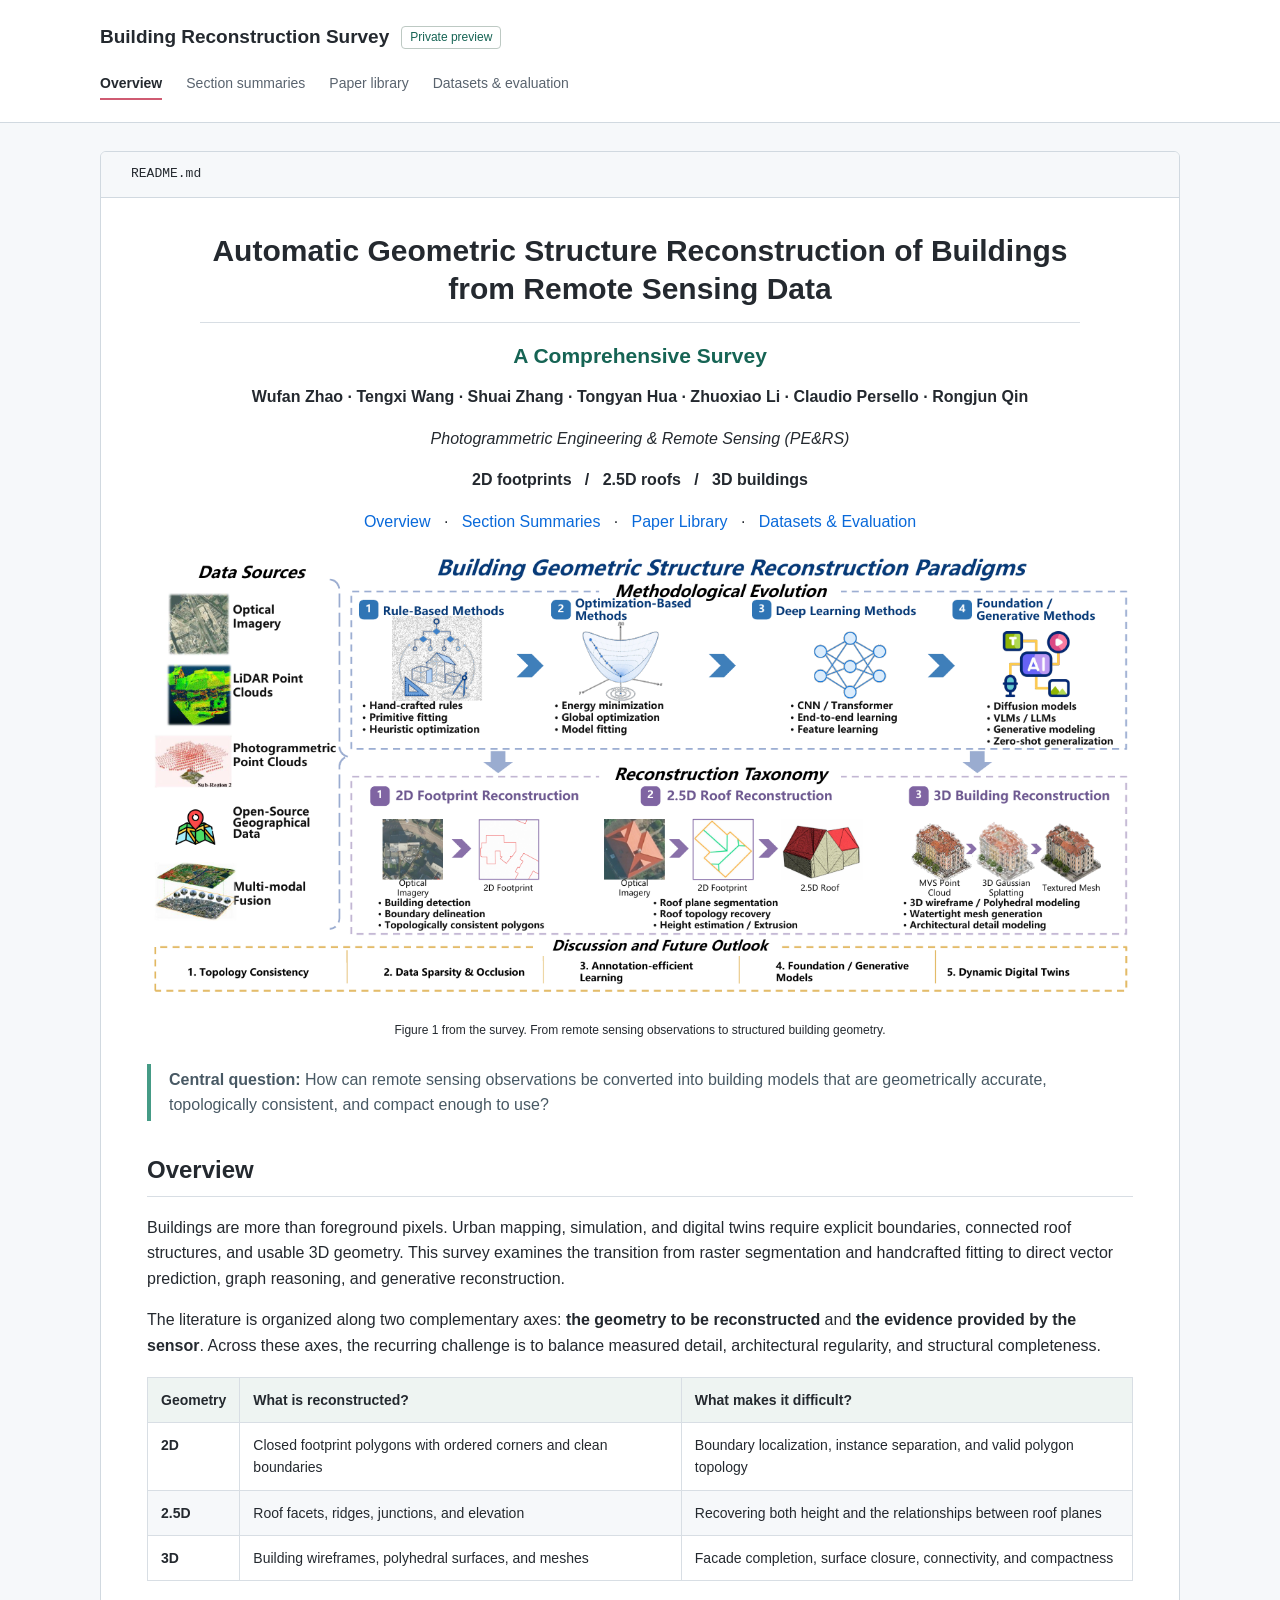
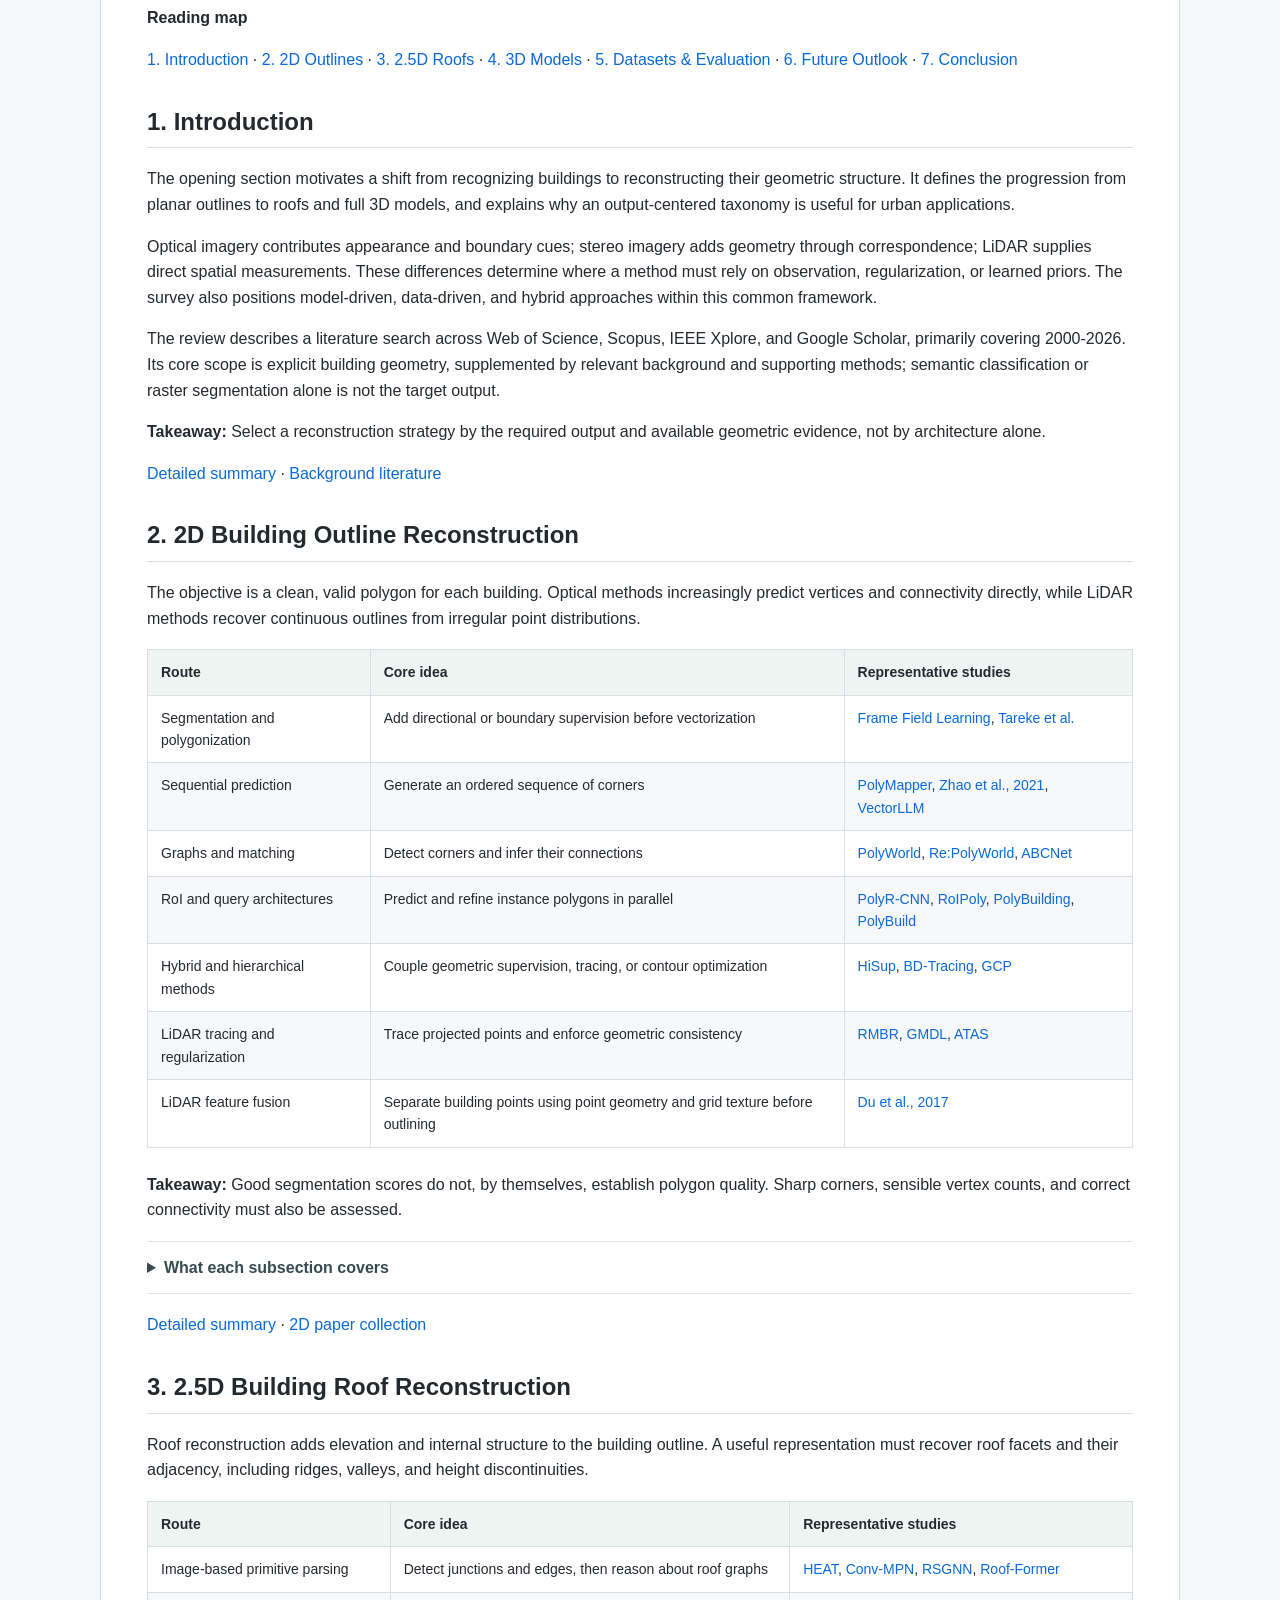
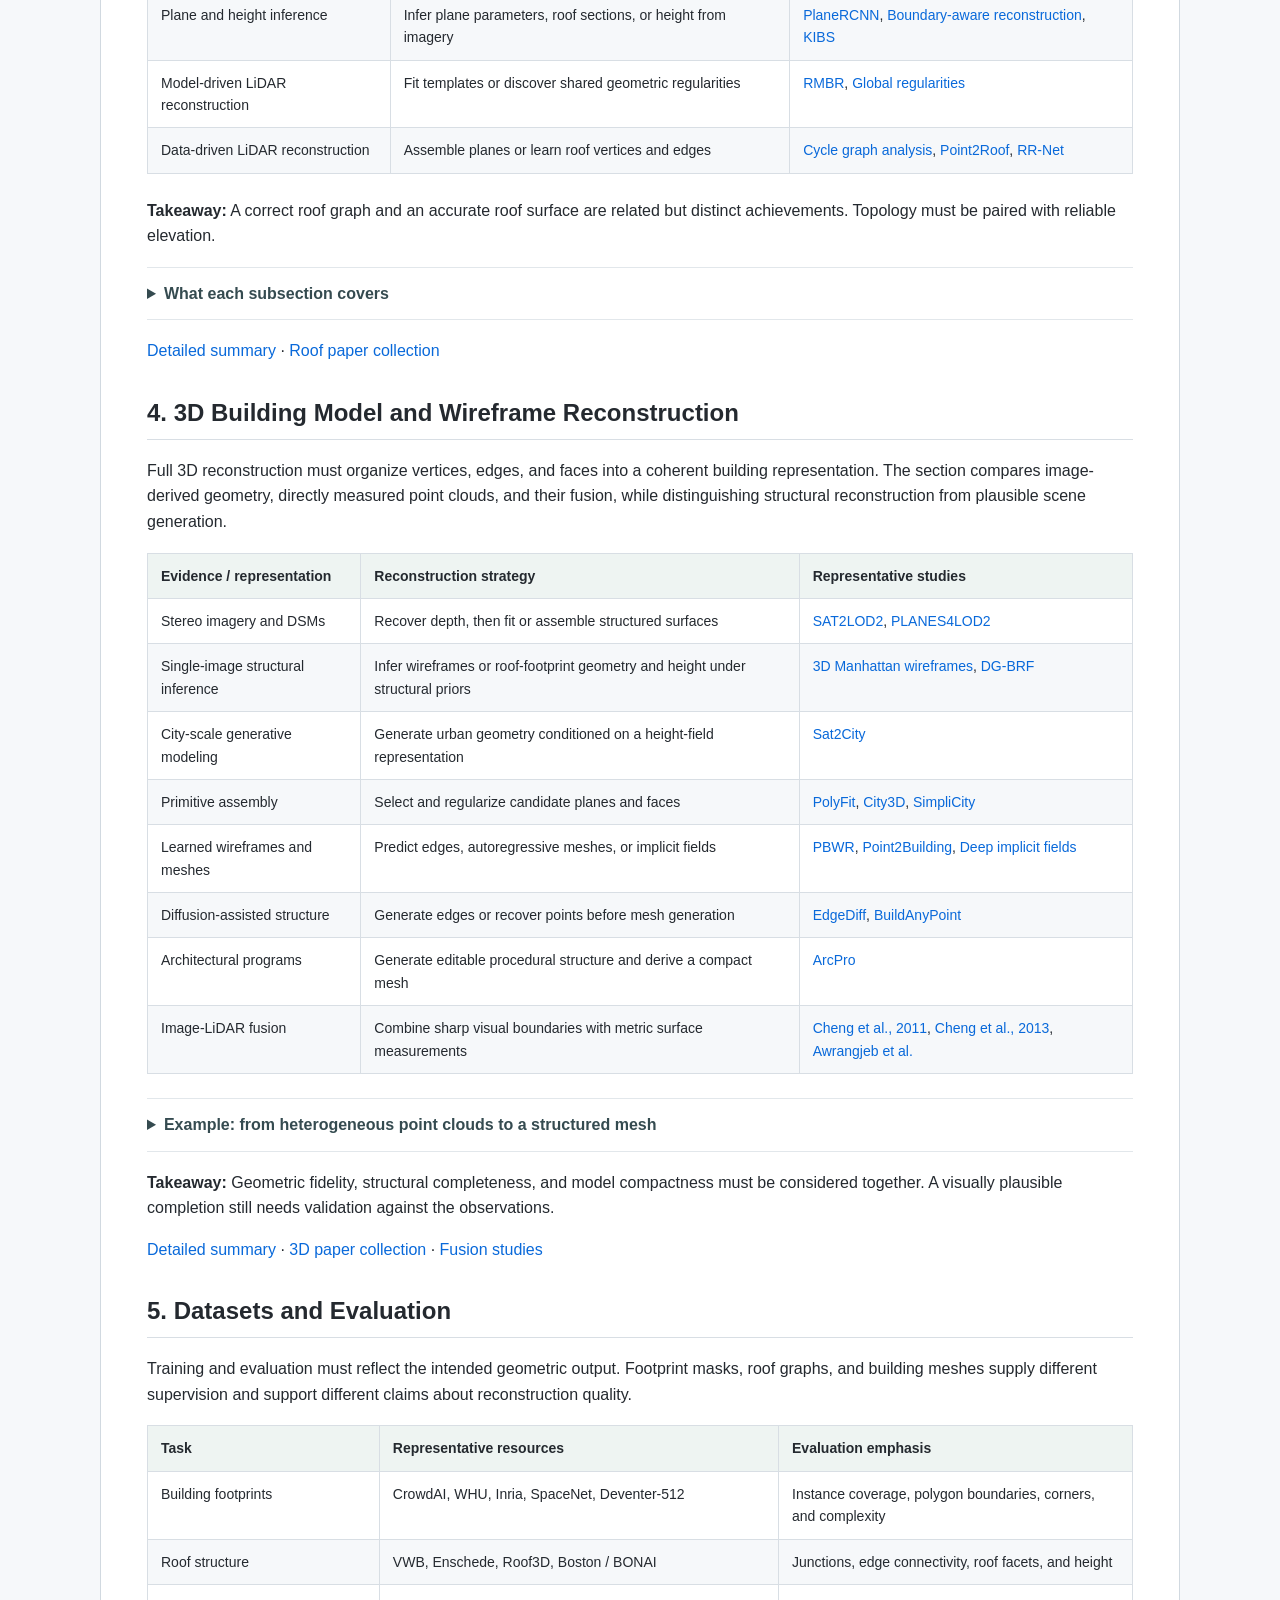
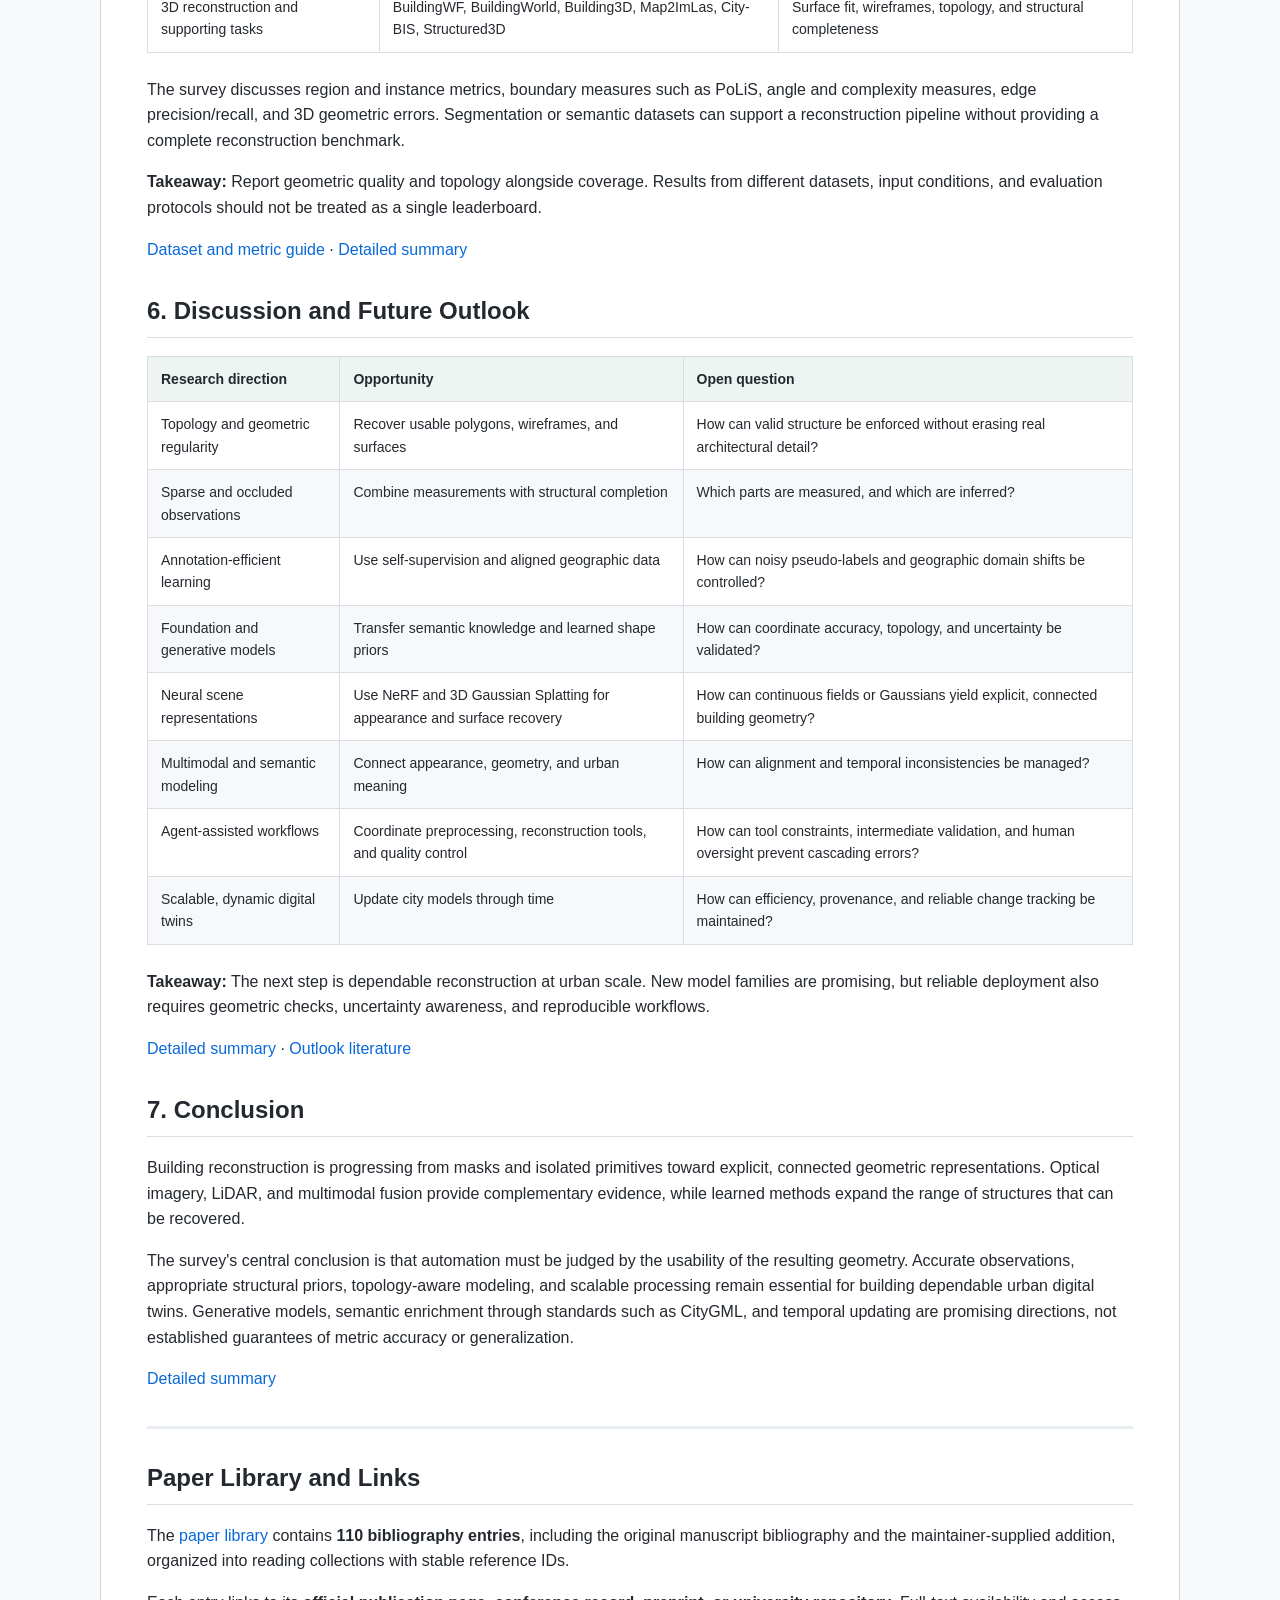
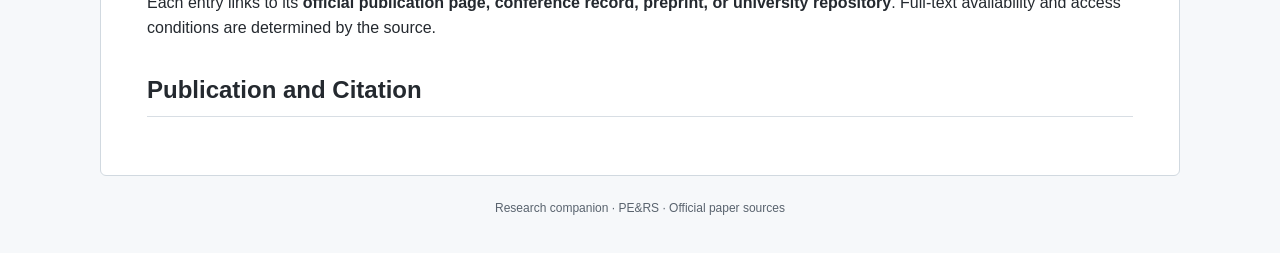
==== commit b791d99d: "Align survey summaries with revised LaTeX manuscript" ====
--- a/preview/index.html
+++ b/preview/index.html
@@ -46,6 +46,7 @@
 <h2 id="1-introduction">1. Introduction</h2>
 <p>The opening section motivates a shift from recognizing buildings to reconstructing their geometric structure. It defines the progression from planar outlines to roofs and full 3D models, and explains why an output-centered taxonomy is useful for urban applications.</p>
 <p>Optical imagery contributes appearance and boundary cues; stereo imagery adds geometry through correspondence; LiDAR supplies direct spatial measurements. These differences determine where a method must rely on observation, regularization, or learned priors. The survey also positions model-driven, data-driven, and hybrid approaches within this common framework.</p>
+<p>The review describes a literature search across Web of Science, Scopus, IEEE Xplore, and Google Scholar, primarily covering 2000-2026. Its core scope is explicit building geometry, supplemented by relevant background and supporting methods; semantic classification or raster segmentation alone is not the target output.</p>
 <p><strong>Takeaway:</strong> Select a reconstruction strategy by the required output and available geometric evidence, not by architecture alone.</p>
 <p><a href="docs/section-summaries.html#s1">Detailed summary</a> · <a href="PAPERS.html#background">Background literature</a></p>
 <h2 id="2-2d-building-outline-reconstruction">2. 2D Building Outline Reconstruction</h2>
@@ -61,7 +62,7 @@
 <tr>
 <td style="text-align:left">Segmentation and polygonization</td>
 <td style="text-align:left">Add directional or boundary supervision before vectorization</td>
-<td style="text-align:left"><a href="https://ieeexplore.ieee.org/document/9577910/">Frame Field Learning</a>, <a href="https://linkinghub.elsevier.com/retrieve/pii/S0924271623000667">HiSup</a></td>
+<td style="text-align:left"><a href="https://ieeexplore.ieee.org/document/9577910/">Frame Field Learning</a>, <a href="https://ieeexplore.ieee.org/document/10282644/">Tareke et al.</a></td>
 </tr>
 <tr>
 <td style="text-align:left">Sequential prediction</td>
@@ -76,12 +77,22 @@
 <tr>
 <td style="text-align:left">RoI and query architectures</td>
 <td style="text-align:left">Predict and refine instance polygons in parallel</td>
-<td style="text-align:left"><a href="https://linkinghub.elsevier.com/retrieve/pii/S0924271624003824">PolyR-CNN</a>, <a href="https://linkinghub.elsevier.com/retrieve/pii/S0924271625001364">RoIPoly</a>, <a href="https://linkinghub.elsevier.com/retrieve/pii/S0924271623000813">PolyBuilding</a></td>
+<td style="text-align:left"><a href="https://linkinghub.elsevier.com/retrieve/pii/S0924271624003824">PolyR-CNN</a>, <a href="https://linkinghub.elsevier.com/retrieve/pii/S0924271625001364">RoIPoly</a>, <a href="https://linkinghub.elsevier.com/retrieve/pii/S0924271623000813">PolyBuilding</a>, <a href="https://ieeexplore.ieee.org/document/10988661/">PolyBuild</a></td>
+</tr>
+<tr>
+<td style="text-align:left">Hybrid and hierarchical methods</td>
+<td style="text-align:left">Couple geometric supervision, tracing, or contour optimization</td>
+<td style="text-align:left"><a href="https://linkinghub.elsevier.com/retrieve/pii/S0924271623000667">HiSup</a>, <a href="https://ieeexplore.ieee.org/document/10285447/">BD-Tracing</a>, <a href="https://ieeexplore.ieee.org/document/11172367/">GCP</a></td>
 </tr>
 <tr>
 <td style="text-align:left">LiDAR tracing and regularization</td>
 <td style="text-align:left">Trace projected points and enforce geometric consistency</td>
 <td style="text-align:left"><a href="https://linkinghub.elsevier.com/retrieve/pii/S0924271613002256">RMBR</a>, <a href="https://www.isprs.org/proceedings/XXXVII/congress/3_pdf/11.pdf">GMDL</a>, <a href="https://linkinghub.elsevier.com/retrieve/pii/S0926580524000578">ATAS</a></td>
+</tr>
+<tr>
+<td style="text-align:left">LiDAR feature fusion</td>
+<td style="text-align:left">Separate building points using point geometry and grid texture before outlining</td>
+<td style="text-align:left"><a href="https://linkinghub.elsevier.com/retrieve/pii/S0924271616306438">Du et al., 2017</a></td>
 </tr>
 </tbody>
 </table></div>
@@ -147,9 +158,14 @@
 <td style="text-align:left"><a href="https://isprs-archives.copernicus.org/articles/XLIII-B2-2022/379/2022/">SAT2LOD2</a>, <a href="https://linkinghub.elsevier.com/retrieve/pii/S0924271624001758">PLANES4LOD2</a></td>
 </tr>
 <tr>
-<td style="text-align:left">Single-image inference</td>
-<td style="text-align:left">Use structural and learned priors to resolve missing depth</td>
-<td style="text-align:left"><a href="https://ieeexplore.ieee.org/document/9010693/">3D Manhattan wireframes</a>, <a href="https://linkinghub.elsevier.com/retrieve/pii/S0924271625004563">DG-BRF</a>, <a href="https://ieeexplore.ieee.org/document/11446050/">Sat2City</a></td>
+<td style="text-align:left">Single-image structural inference</td>
+<td style="text-align:left">Infer wireframes or roof-footprint geometry and height under structural priors</td>
+<td style="text-align:left"><a href="https://ieeexplore.ieee.org/document/9010693/">3D Manhattan wireframes</a>, <a href="https://linkinghub.elsevier.com/retrieve/pii/S0924271625004563">DG-BRF</a></td>
+</tr>
+<tr>
+<td style="text-align:left">City-scale generative modeling</td>
+<td style="text-align:left">Generate urban geometry conditioned on a height-field representation</td>
+<td style="text-align:left"><a href="https://ieeexplore.ieee.org/document/11446050/">Sat2City</a></td>
 </tr>
 <tr>
 <td style="text-align:left">Primitive assembly</td>
@@ -162,9 +178,14 @@
 <td style="text-align:left"><a href="https://ieeexplore.ieee.org/document/10656530/">PBWR</a>, <a href="https://linkinghub.elsevier.com/retrieve/pii/S092427162400279X">Point2Building</a>, <a href="https://linkinghub.elsevier.com/retrieve/pii/S0924271622002611">Deep implicit fields</a></td>
 </tr>
 <tr>
-<td style="text-align:left">Generative completion</td>
-<td style="text-align:left">Recover missing structure using learned shape priors</td>
-<td style="text-align:left"><a href="https://ieeexplore.ieee.org/document/11094351/">EdgeDiff</a>, <a href="https://openaccess.thecvf.com/content/CVPR2026/html/Hua_BuildAnyPoint_3D_Building_Structured_Abstraction_from_Diverse_Point_Clouds_CVPR_2026_paper.html">BuildAnyPoint</a>, <a href="https://ieeexplore.ieee.org/document/11092796/">ArcPro</a></td>
+<td style="text-align:left">Diffusion-assisted structure</td>
+<td style="text-align:left">Generate edges or recover points before mesh generation</td>
+<td style="text-align:left"><a href="https://ieeexplore.ieee.org/document/11094351/">EdgeDiff</a>, <a href="https://openaccess.thecvf.com/content/CVPR2026/html/Hua_BuildAnyPoint_3D_Building_Structured_Abstraction_from_Diverse_Point_Clouds_CVPR_2026_paper.html">BuildAnyPoint</a></td>
+</tr>
+<tr>
+<td style="text-align:left">Architectural programs</td>
+<td style="text-align:left">Generate editable procedural structure and derive a compact mesh</td>
+<td style="text-align:left"><a href="https://ieeexplore.ieee.org/document/11092796/">ArcPro</a></td>
 </tr>
 <tr>
 <td style="text-align:left">Image-LiDAR fusion</td>
@@ -194,12 +215,12 @@
 </tr>
 <tr>
 <td style="text-align:left">Roof structure</td>
-<td style="text-align:left">VWB, Enschede, BuildingWF, Roof3D, Boston / BONAI</td>
+<td style="text-align:left">VWB, Enschede, Roof3D, Boston / BONAI</td>
 <td style="text-align:left">Junctions, edge connectivity, roof facets, and height</td>
 </tr>
 <tr>
 <td style="text-align:left">3D reconstruction and supporting tasks</td>
-<td style="text-align:left">BuildingWorld, Building3D, Map2ImLas, City-BIS, Structured3D</td>
+<td style="text-align:left">BuildingWF, BuildingWorld, Building3D, Map2ImLas, City-BIS, Structured3D</td>
 <td style="text-align:left">Surface fit, wireframes, topology, and structural completeness</td>
 </tr>
 </tbody>
@@ -237,9 +258,19 @@
 <td style="text-align:left">How can coordinate accuracy, topology, and uncertainty be validated?</td>
 </tr>
 <tr>
+<td style="text-align:left">Neural scene representations</td>
+<td style="text-align:left">Use NeRF and 3D Gaussian Splatting for appearance and surface recovery</td>
+<td style="text-align:left">How can continuous fields or Gaussians yield explicit, connected building geometry?</td>
+</tr>
+<tr>
 <td style="text-align:left">Multimodal and semantic modeling</td>
 <td style="text-align:left">Connect appearance, geometry, and urban meaning</td>
 <td style="text-align:left">How can alignment and temporal inconsistencies be managed?</td>
+</tr>
+<tr>
+<td style="text-align:left">Agent-assisted workflows</td>
+<td style="text-align:left">Coordinate preprocessing, reconstruction tools, and quality control</td>
+<td style="text-align:left">How can tool constraints, intermediate validation, and human oversight prevent cascading errors?</td>
 </tr>
 <tr>
 <td style="text-align:left">Scalable, dynamic digital twins</td>
@@ -252,7 +283,7 @@
 <p><a href="docs/section-summaries.html#s6">Detailed summary</a> · <a href="PAPERS.html#outlook">Outlook literature</a></p>
 <h2 id="7-conclusion">7. Conclusion</h2>
 <p>Building reconstruction is progressing from masks and isolated primitives toward explicit, connected geometric representations. Optical imagery, LiDAR, and multimodal fusion provide complementary evidence, while learned methods expand the range of structures that can be recovered.</p>
-<p>The survey's central conclusion is that automation must be judged by the usability of the resulting geometry. Accurate observations, appropriate structural priors, topology-aware modeling, and scalable processing remain essential for building dependable urban digital twins.</p>
+<p>The survey's central conclusion is that automation must be judged by the usability of the resulting geometry. Accurate observations, appropriate structural priors, topology-aware modeling, and scalable processing remain essential for building dependable urban digital twins. Generative models, semantic enrichment through standards such as CityGML, and temporal updating are promising directions, not established guarantees of metric accuracy or generalization.</p>
 <p><a href="docs/section-summaries.html#s7">Detailed summary</a></p>
 <hr/>
 <h2 id="paper-library-and-links">Paper Library and Links</h2>
